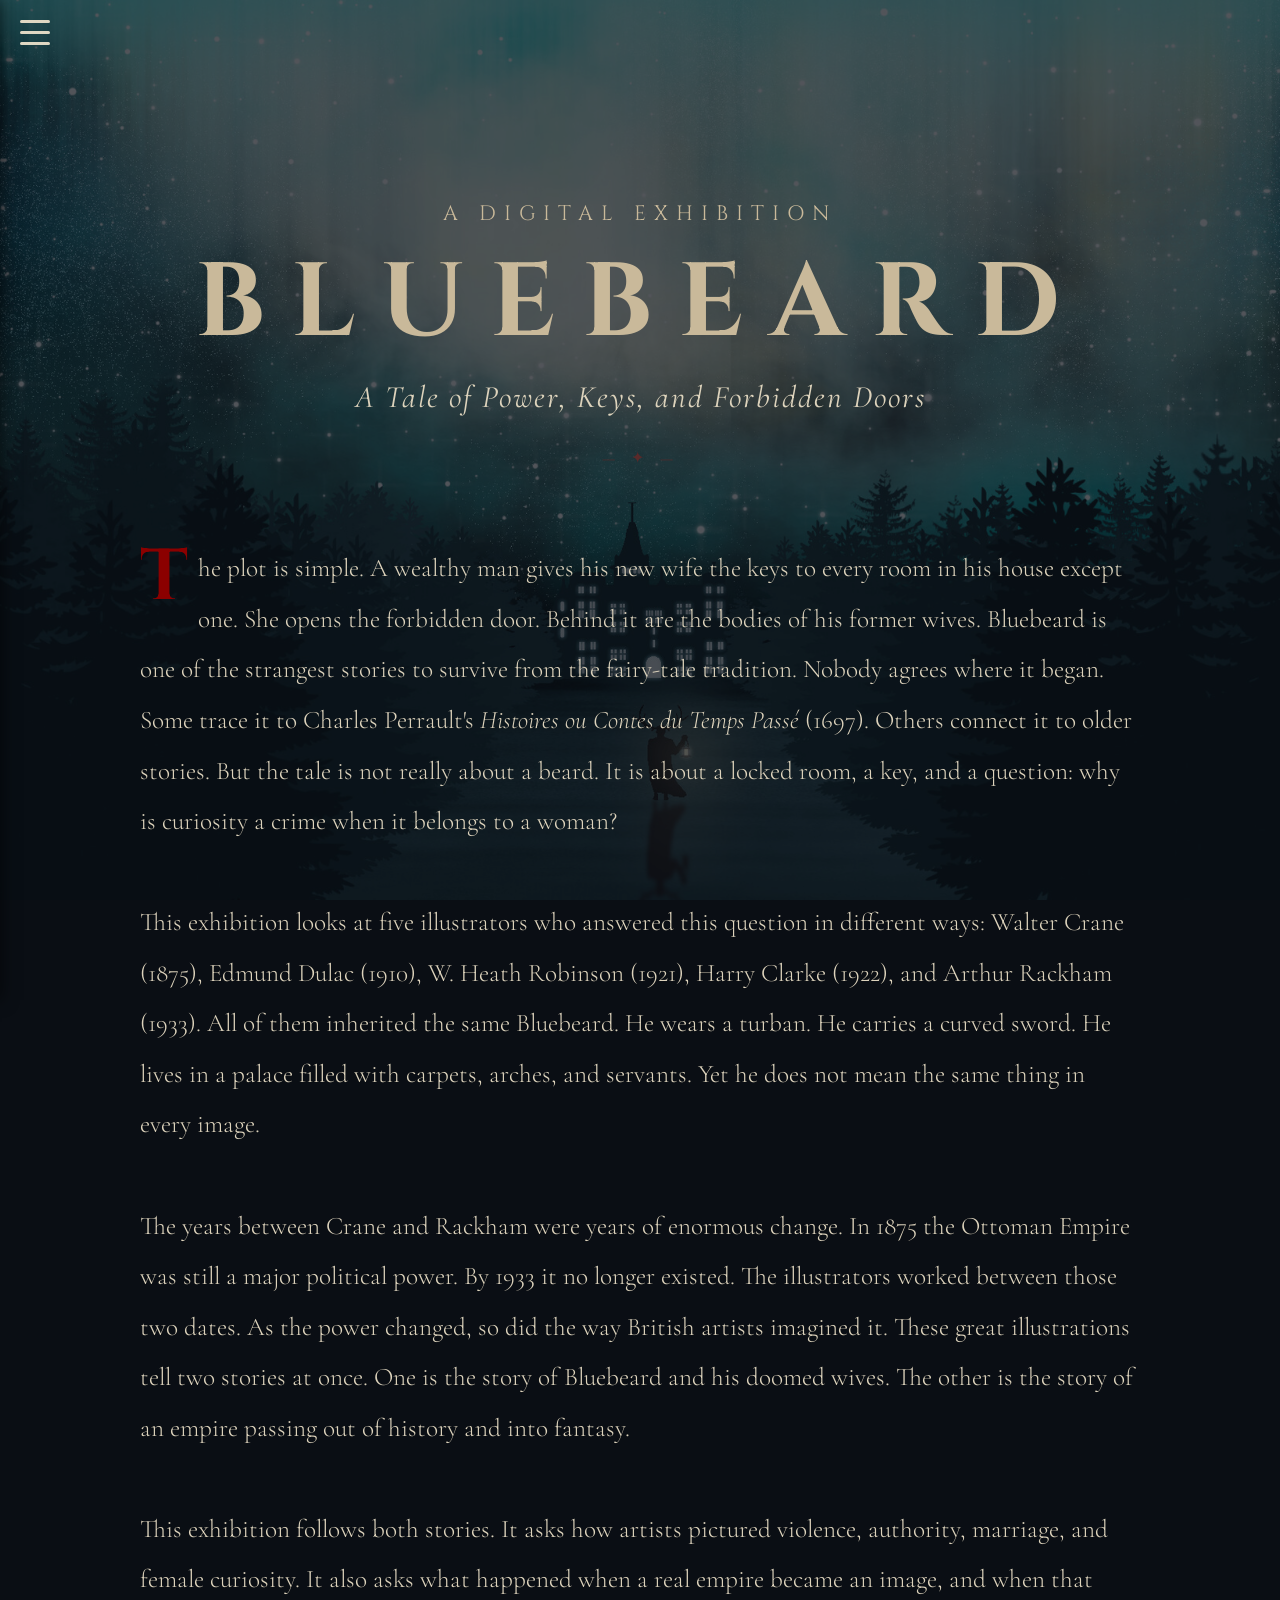
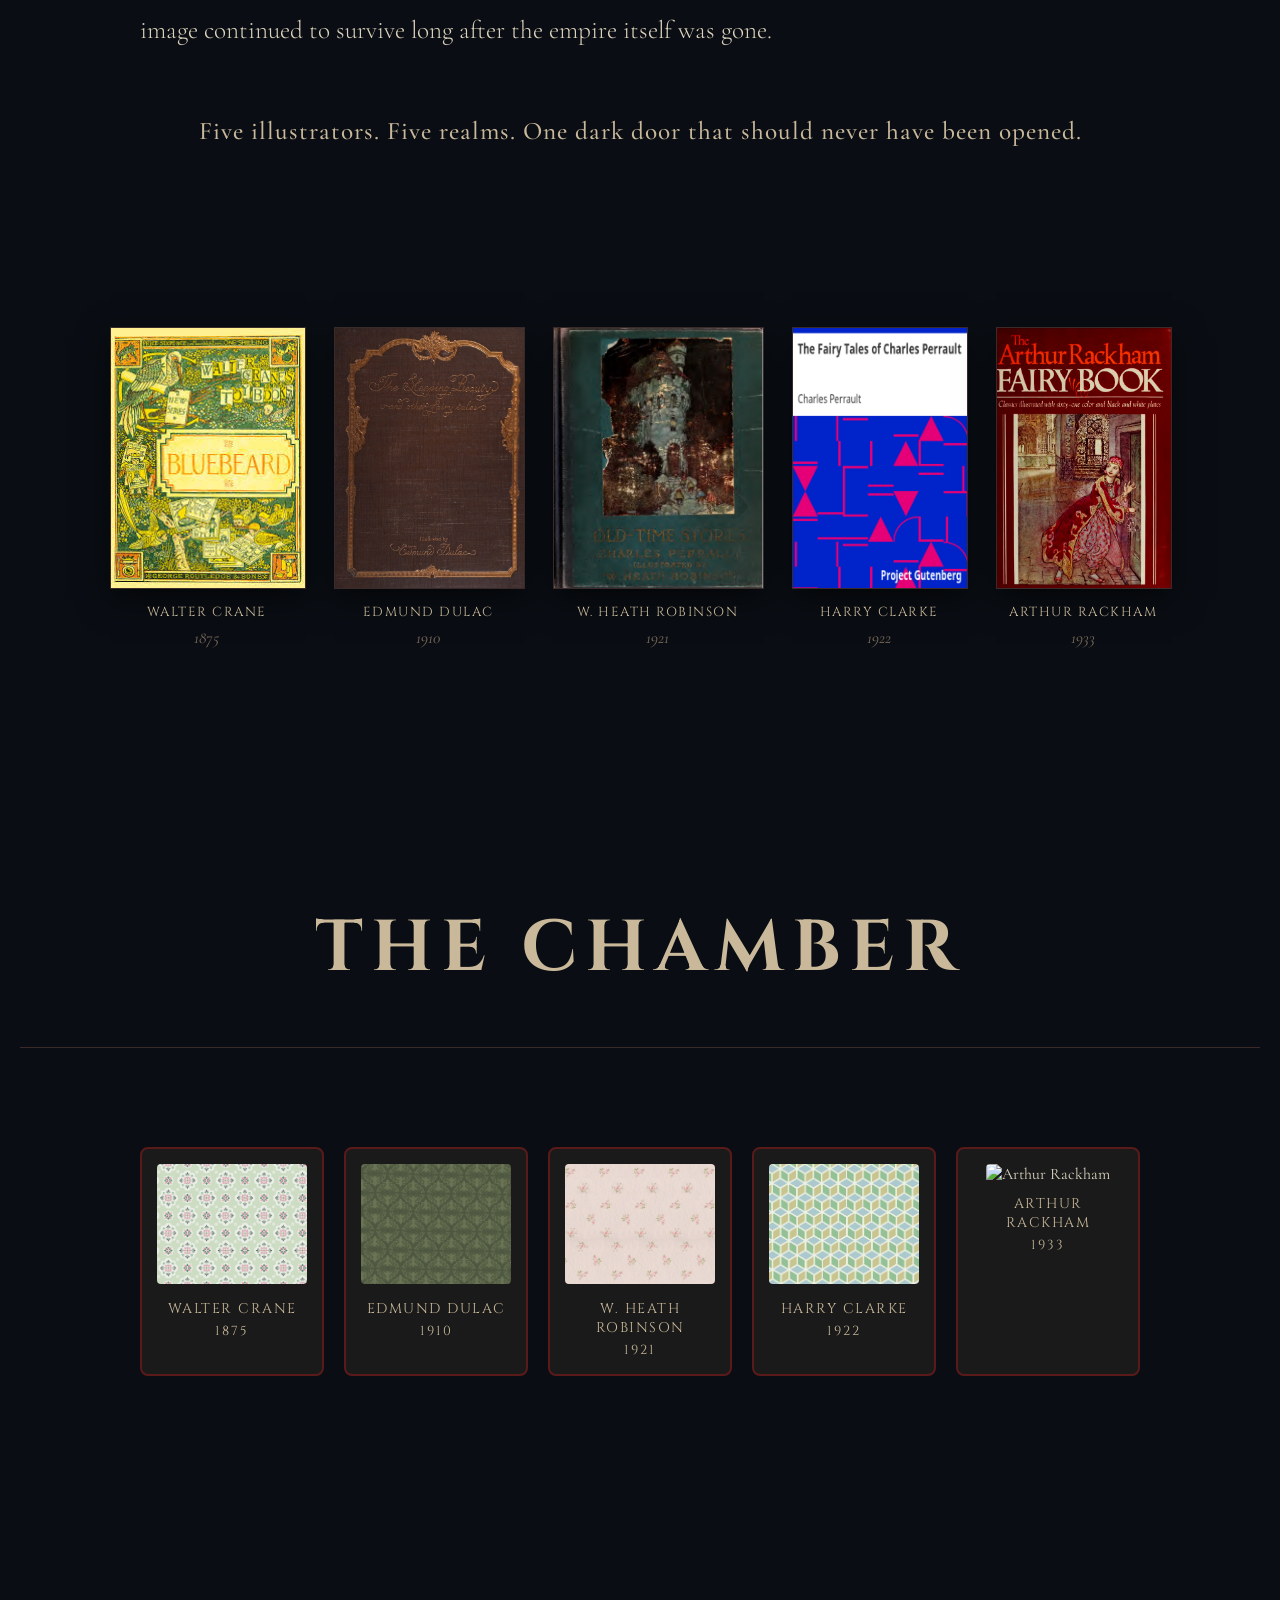
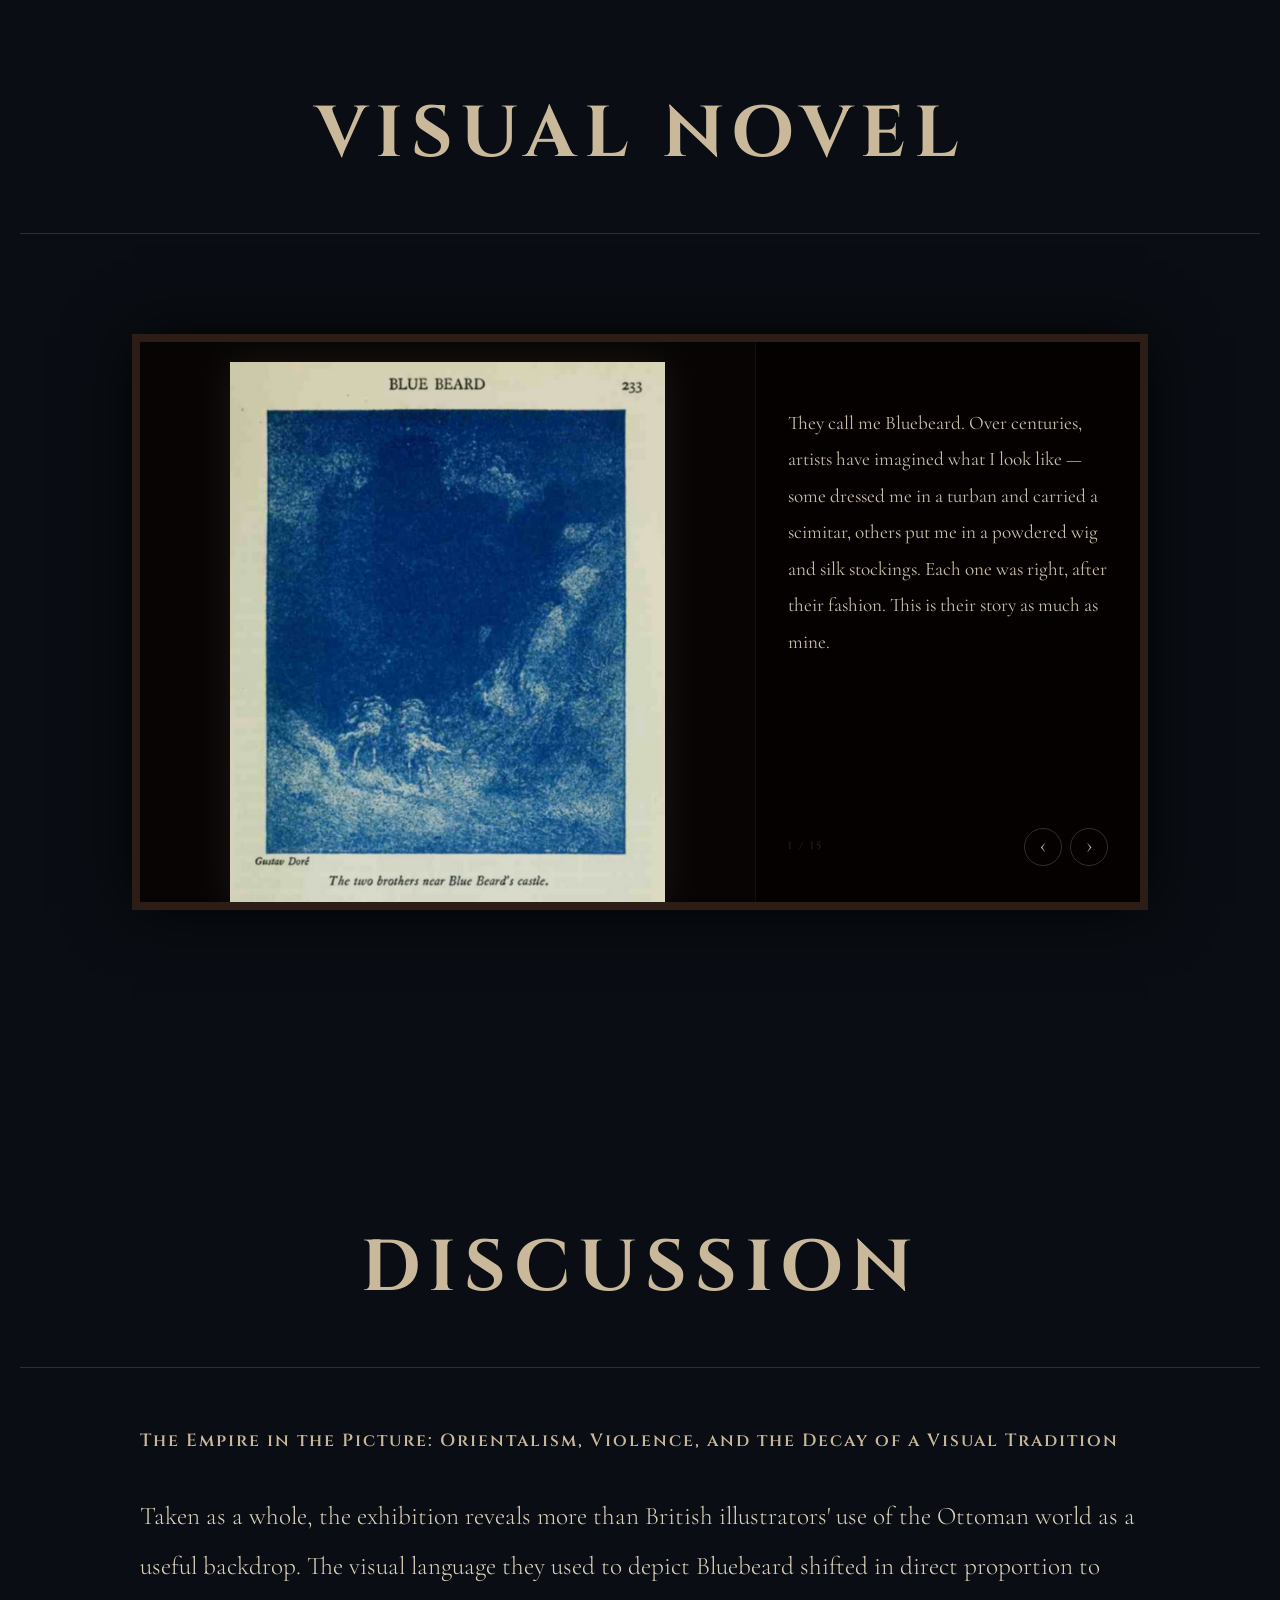
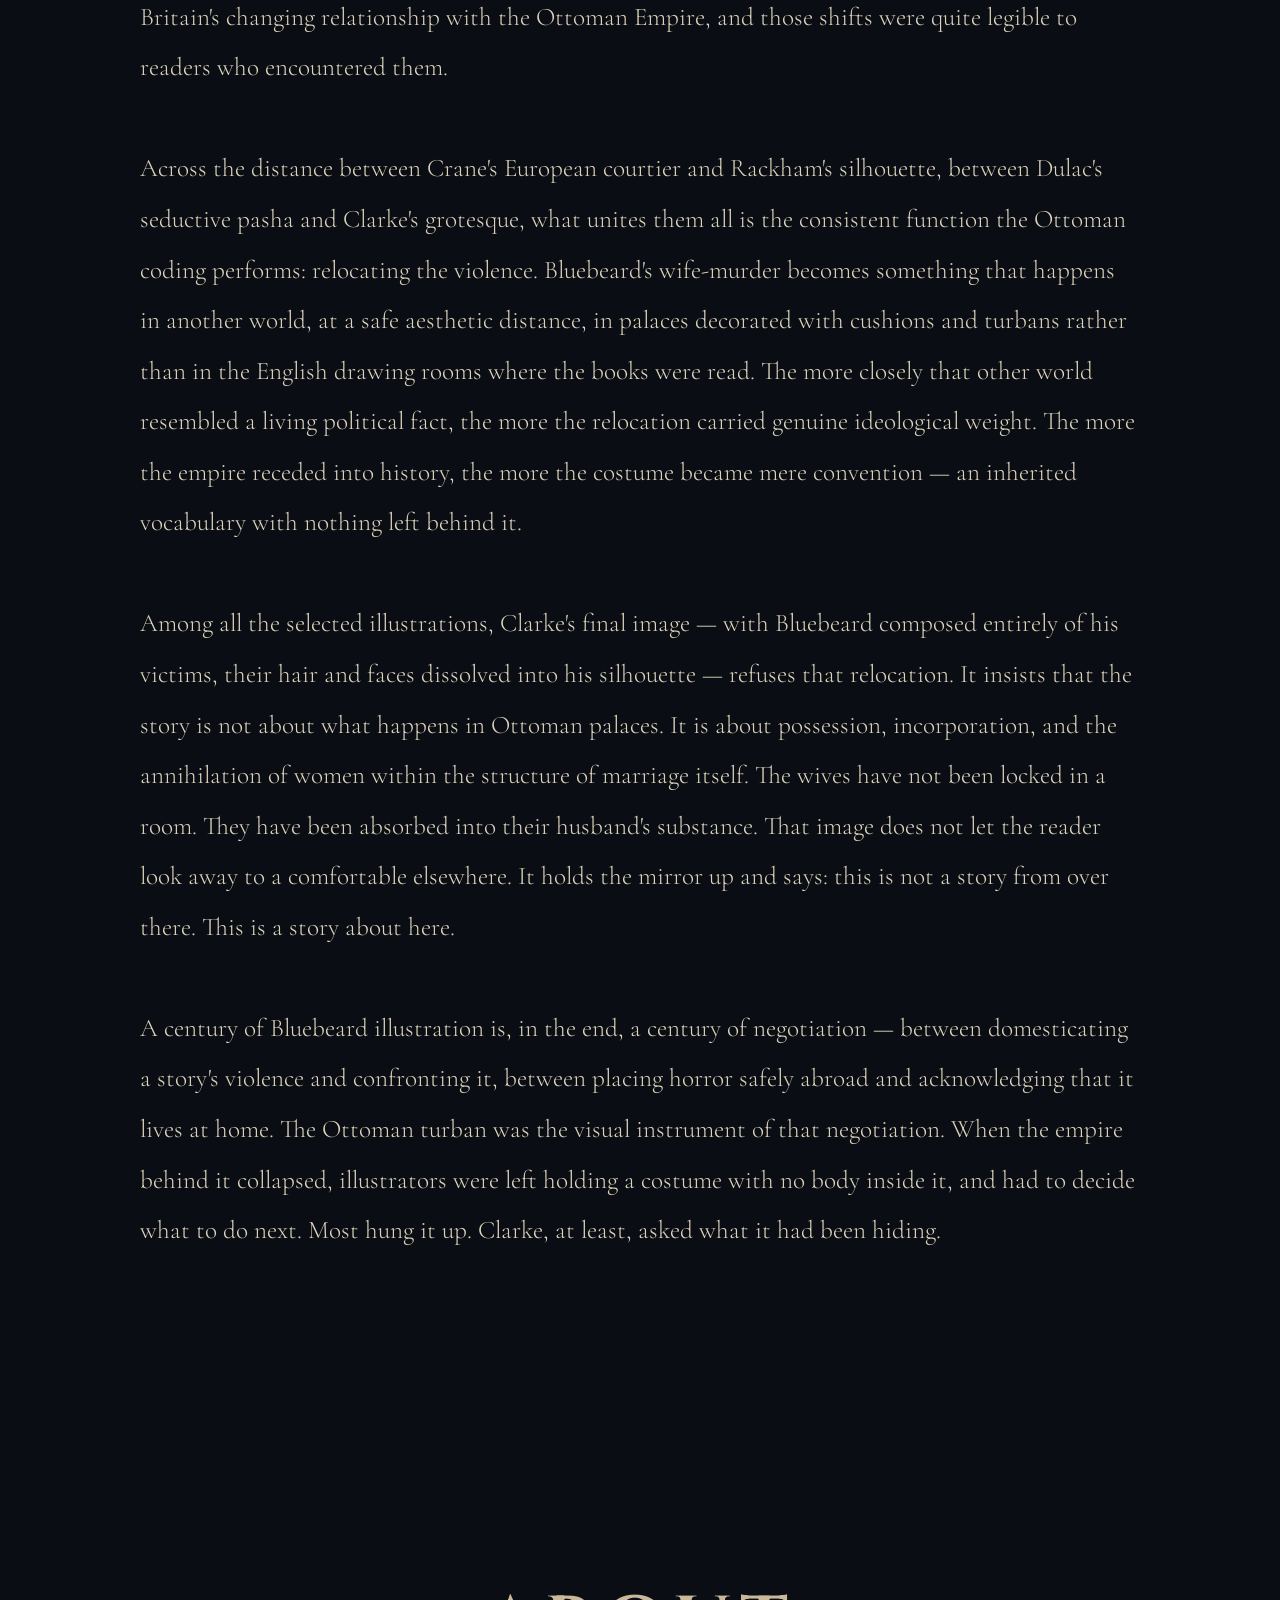
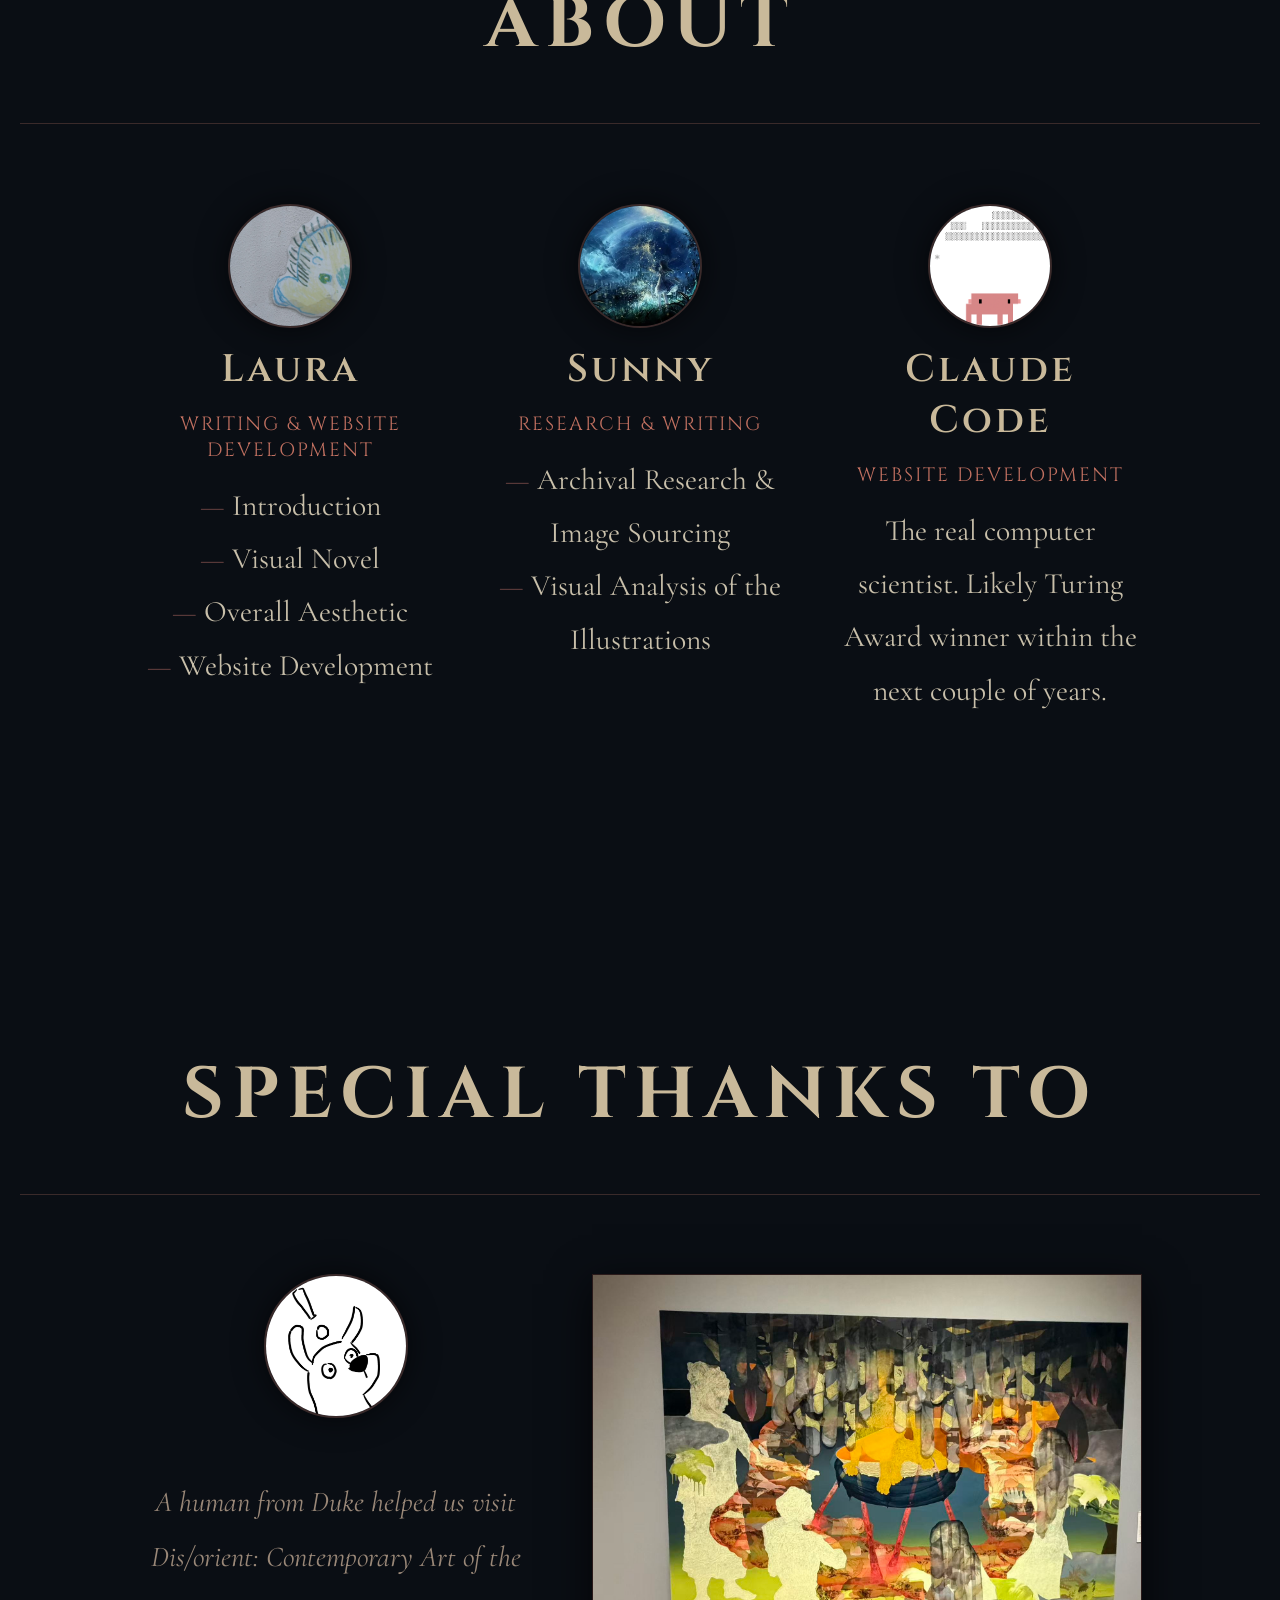
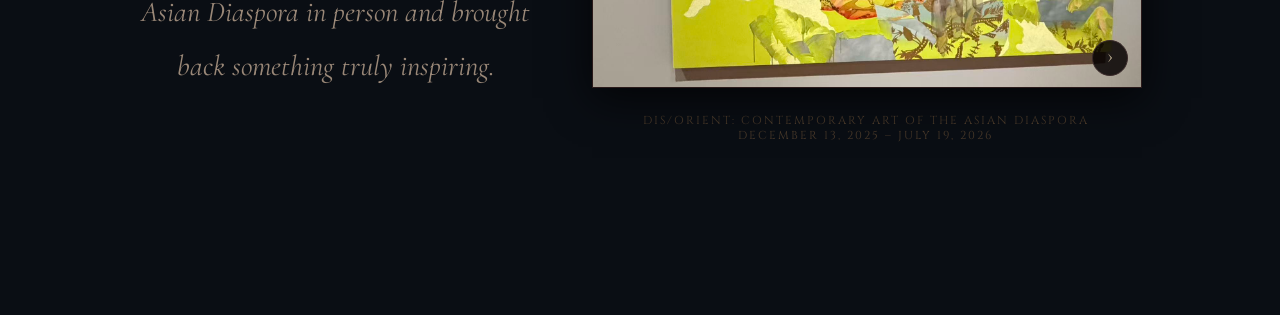
==== index.html @ 5739666e "Initial commit: Bluebeard digital exhibition" ====
<!DOCTYPE html>
<html lang="en">
<head>
    <meta charset="UTF-8">
    <meta name="viewport" content="width=device-width, initial-scale=1.0">
    <title>Bluebeard: The Ottoman Tyrant in Western Illustration</title>
    <link rel="preconnect" href="https://fonts.googleapis.com">
    <link rel="preconnect" href="https://fonts.gstatic.com" crossorigin>
    <link href="https://fonts.googleapis.com/css2?family=Cinzel:wght@400;600;700&family=Cormorant+Garamond:ital,wght@0,300;0,400;0,500;1,300;1,400&display=swap" rel="stylesheet">
    <link rel="stylesheet" href="style.css">
</head>
<body>

    <!-- Menu Toggle Button -->
    <div id="menu-toggle">
        <span></span>
        <span></span>
        <span></span>
    </div>

    <!-- Sidebar Navigation -->
    <nav id="sidebar" class="sidebar-hidden">
        <ul class="sidebar-menu">
            <li><a href="#introduction" class="nav-link">Introduction</a></li>
            <li>
                <a href="#bloody-chamber" class="nav-link">The Chamber</a>
                <ul class="subnav">
                    <li><a class="subnav-link" onclick="openViewerFromNav(1)">Walter Crane</a></li>
                    <li><a class="subnav-link" onclick="openViewerFromNav(2)">Edmund Dulac</a></li>
                    <li><a class="subnav-link" onclick="openViewerFromNav(3)">W. Heath Robinson</a></li>
                    <li><a class="subnav-link" onclick="openViewerFromNav(4)">Harry Clarke</a></li>
                    <li><a class="subnav-link" onclick="openViewerFromNav(5)">Arthur Rackham</a></li>
                </ul>
            </li>
            <li><a href="#travel" class="nav-link">Visual Novel</a></li>
            <li><a href="#discussion" class="nav-link">Discussion</a></li>
            <li><a href="#about" class="nav-link">About</a></li>
            <li><a href="#easter-egg" class="nav-link">Special Thanks</a></li>
        </ul>
    </nav>

    <!-- Main Content -->
    <div id="main-content">

    <!-- Introduction Section -->
    <section id="introduction" class="content-section">
        <div class="exhibition-header">
            <p class="exhibition-label">A Digital Exhibition</p>
            <h1 class="exhibition-title">BLUEBEARD</h1>
            <p class="exhibition-subtitle">A Tale of Power, Keys, and Forbidden Doors</p>
            <div class="header-ornament">— ✦ —</div>
        </div>
        <div class="intro-content">
            <p>The plot is simple. A wealthy man gives his new wife the keys to every room in his house except one. She opens the forbidden door. Behind it are the bodies of his former wives. Bluebeard is one of the strangest stories to survive from the fairy-tale tradition. Nobody agrees where it began. Some trace it to Charles Perrault's <em>Histoires ou Contes du Temps Passé</em> (1697). Others connect it to older stories. But the tale is not really about a beard. It is about a locked room, a key, and a question: why is curiosity a crime when it belongs to a woman?</p>
            <p>This exhibition looks at five illustrators who answered this question in different ways: Walter Crane (1875), Edmund Dulac (1910), W. Heath Robinson (1921), Harry Clarke (1922), and Arthur Rackham (1933). All of them inherited the same Bluebeard. He wears a turban. He carries a curved sword. He lives in a palace filled with carpets, arches, and servants. Yet he does not mean the same thing in every image.</p>
            <p>The years between Crane and Rackham were years of enormous change. In 1875 the Ottoman Empire was still a major political power. By 1933 it no longer existed. The illustrators worked between those two dates. As the power changed, so did the way British artists imagined it. These great illustrations tell two stories at once. One is the story of Bluebeard and his doomed wives. The other is the story of an empire passing out of history and into fantasy.</p>
            <p>This exhibition follows both stories. It asks how artists pictured violence, authority, marriage, and female curiosity. It also asks what happened when a real empire became an image, and when that image continued to survive long after the empire itself was gone.</p>
            <p class="intro-closing">Five illustrators. Five realms. One dark door that should never have been opened.</p>
        </div>
    </section>

    <!-- Book Covers Strip -->
    <div class="covers-strip">
        <div class="book-card" onclick="openIntro(1)">
            <img src="bookcover/Crane.jpeg" alt="Walter Crane 1875">
            <div class="book-info">
                <span class="book-artist">Walter Crane</span>
                <span class="book-title-label">1875</span>
            </div>
        </div>
        <div class="book-card" onclick="openIntro(2)">
            <img src="bookcover/Edmund.png" alt="Edmund Dulac 1910">
            <div class="book-info">
                <span class="book-artist">Edmund Dulac</span>
                <span class="book-title-label">1910</span>
            </div>
        </div>
        <div class="book-card" onclick="openIntro(3)">
            <img src="bookcover/Robinson.png" alt="W. Heath Robinson 1921">
            <div class="book-info">
                <span class="book-artist">W. Heath Robinson</span>
                <span class="book-title-label">1921</span>
            </div>
        </div>
        <div class="book-card" onclick="openIntro(4)">
            <img src="bookcover/Harry_Clark.png" alt="Harry Clarke 1922">
            <div class="book-info">
                <span class="book-artist">Harry Clarke</span>
                <span class="book-title-label">1922</span>
            </div>
        </div>
        <div class="book-card" onclick="openIntro(5)">
            <img src="bookcover/Rackham.jpg" alt="Arthur Rackham 1933">
            <div class="book-info">
                <span class="book-artist">Arthur Rackham</span>
                <span class="book-title-label">1933</span>
            </div>
        </div>
    </div>

    <!-- Bloody Chamber Section -->
    <section id="bloody-chamber" class="content-section">
        <h2 class="section-title">The Chamber</h2>
        <div class="chambers-container">
            <div class="chamber-door" data-chamber="1">
                <img src="icons/side_bar_1.png" alt="Walter Crane">
                <span class="chamber-label">Walter Crane</span>
                <span class="chamber-year">1875</span>
            </div>
            <div class="chamber-door" data-chamber="2">
                <img src="icons/side_bar2.png" alt="Edmund Dulac">
                <span class="chamber-label">Edmund Dulac</span>
                <span class="chamber-year">1910</span>
            </div>
            <div class="chamber-door" data-chamber="3">
                <img src="icons/side_bar3.png" alt="W. Heath Robinson">
                <span class="chamber-label">W. Heath Robinson</span>
                <span class="chamber-year">1921</span>
            </div>
            <div class="chamber-door" data-chamber="4">
                <img src="icons/side_bar4.jpg" alt="Harry Clarke">
                <span class="chamber-label">Harry Clarke</span>
                <span class="chamber-year">1922</span>
            </div>
            <div class="chamber-door" data-chamber="5">
                <img src="icons/side_bar5.png" alt="Arthur Rackham">
                <span class="chamber-label">Arthur Rackham</span>
                <span class="chamber-year">1933</span>
            </div>
        </div>
    </section>

    <!-- Visual Novel Section -->
    <section id="travel" class="content-section">
        <h2 class="section-title">Visual Novel</h2>
        <div class="book-shell">
            <div class="page" id="book-page">
                <div id="novel-visual" class="novel-cutout">
                    <img id="avatar" src="images/bluebeard_cutout.png" alt="Bluebeard">
                </div>
                <div class="dialogue-box">
                    <span class="novel-label" id="novel-label"></span>
                    <p id="chat-text">They call me Bluebeard. Over centuries, artists have imagined what I look like — some dressed me in a turban and carried a scimitar, others put me in a powdered wig and silk stockings. Each one was right, after their fashion. This is their story as much as mine.</p>
                    <div class="novel-footer">
                        <span class="novel-counter" id="novel-counter">1 / 15</span>
                        <div class="novel-nav">
                            <button class="novel-nav-btn" id="novel-prev" onclick="prevPage()">&#8249;</button>
                            <button class="novel-nav-btn" id="novel-next" onclick="nextPage()">&#8250;</button>
                        </div>
                    </div>
                </div>
            </div>
        </div>
    </section>

    <!-- Discussion Section -->
    <section id="discussion" class="content-section">
        <h2 class="section-title">Discussion</h2>
        <div class="intro-content">
            <h3 class="discussion-subtitle">The Empire in the Picture: Orientalism, Violence, and the Decay of a Visual Tradition</h3>
            <p>Taken as a whole, the exhibition reveals more than British illustrators' use of the Ottoman world as a useful backdrop. The visual language they used to depict Bluebeard shifted in direct proportion to Britain's changing relationship with the Ottoman Empire, and those shifts were quite legible to readers who encountered them.</p>
            <p>Across the distance between Crane's European courtier and Rackham's silhouette, between Dulac's seductive pasha and Clarke's grotesque, what unites them all is the consistent function the Ottoman coding performs: relocating the violence. Bluebeard's wife-murder becomes something that happens in another world, at a safe aesthetic distance, in palaces decorated with cushions and turbans rather than in the English drawing rooms where the books were read. The more closely that other world resembled a living political fact, the more the relocation carried genuine ideological weight. The more the empire receded into history, the more the costume became mere convention — an inherited vocabulary with nothing left behind it.</p>
            <p>Among all the selected illustrations, Clarke's final image — with Bluebeard composed entirely of his victims, their hair and faces dissolved into his silhouette — refuses that relocation. It insists that the story is not about what happens in Ottoman palaces. It is about possession, incorporation, and the annihilation of women within the structure of marriage itself. The wives have not been locked in a room. They have been absorbed into their husband's substance. That image does not let the reader look away to a comfortable elsewhere. It holds the mirror up and says: this is not a story from over there. This is a story about here.</p>
            <p>A century of Bluebeard illustration is, in the end, a century of negotiation — between domesticating a story's violence and confronting it, between placing horror safely abroad and acknowledging that it lives at home. The Ottoman turban was the visual instrument of that negotiation. When the empire behind it collapsed, illustrators were left holding a costume with no body inside it, and had to decide what to do next. Most hung it up. Clarke, at least, asked what it had been hiding.</p>
        </div>
    </section>

    <!-- About Section -->
    <section id="about" class="content-section">
        <h2 class="section-title">About</h2>
        <div class="about-cards">

            <div class="author-card">
                <img src="author/laura.jpg" alt="Laura" class="author-avatar">
                <h3 class="author-name">Laura</h3>
                <p class="author-role">Writing &amp; Website Development</p>
                <ul class="author-desc">
                    <li>Introduction</li>
                    <li>Visual Novel</li>
                    <li>Overall Aesthetic</li>
                    <li>Website Development</li>
                </ul>
            </div>

            <div class="author-card">
                <img src="author/sunny.jpg" alt="Sunny" class="author-avatar">
                <h3 class="author-name">Sunny</h3>
                <p class="author-role">Research &amp; Writing</p>
                <ul class="author-desc">
                    <li>Archival Research &amp; Image Sourcing</li>
                    <li>Visual Analysis of the Illustrations</li>
                </ul>
            </div>

            <div class="author-card">
                <img src="author/claude.png" alt="Claude Code" class="author-avatar">
                <h3 class="author-name">Claude Code</h3>
                <p class="author-role">Website Development</p>
                <p class="author-desc">The real computer scientist. Likely Turing Award winner within the next couple of years.</p>
            </div>

        </div>
    </section>

    <!-- Easter Egg Section -->
    <section id="easter-egg" class="content-section">
        <h2 class="section-title">Special Thanks To</h2>
        <div class="easter-content">
            <div class="easter-friend">
                <img src="special_acknowledgement/duke_friend_avatar.jpg" alt="Duke Friend" class="friend-avatar">
                <p class="easter-text">A human from Duke helped us visit <em>Dis/orient: Contemporary Art of the Asian Diaspora</em> in person and brought back something truly inspiring.</p>
            </div>
            <div class="easter-exhibit">
                <div class="exhibit-flipper">
                    <img src="special_acknowledgement/exhibit.jpg" alt="Dis/orient Exhibition" class="exhibit-slide active" id="exhibit-slide-0">
                    <img src="special_acknowledgement/duke_exhibition_info.png" alt="Exhibition Info" class="exhibit-slide" id="exhibit-slide-1">
                    <button class="exhibit-arrow" onclick="flipExhibit()">&#8250;</button>
                </div>
                <p class="exhibit-caption">Dis/orient: Contemporary Art of the Asian Diaspora<br>December 13, 2025 – July 19, 2026</p>
            </div>
        </div>
    </section>

    </div>

    <!-- Intro Popup -->
    <div id="intro-popup">
        <div class="intro-popup-content">
            <div class="intro-popup-header">
                <span id="intro-popup-artist" class="intro-popup-artist"></span>
                <button class="intro-popup-close" onclick="closeIntro()">Exit</button>
            </div>
            <h3 id="intro-popup-title" class="intro-popup-title"></h3>
            <div id="intro-popup-body" class="intro-popup-body"></div>
        </div>
    </div>

    <!-- Chamber Viewer Overlay -->
    <div id="chamber-viewer">
        <div class="viewer-header">
            <span id="viewer-artist" class="viewer-artist"></span>
            <span class="viewer-counter">
                <span id="viewer-current">1</span> / <span id="viewer-total">7</span>
            </span>
            <button class="viewer-close" onclick="closeViewer()">Exit</button>
        </div>
        <div class="viewer-body">
            <button class="viewer-nav viewer-prev" onclick="prevSlide()">&#8249;</button>
            <div class="viewer-slide" id="viewer-slide-inner">
                <div class="viewer-image">
                    <img id="viewer-img" src="" alt="">
                </div>
                <div class="viewer-text">
                    <span id="viewer-section-tag" class="viewer-section-tag"></span>
                    <h3 class="viewer-slide-title" id="viewer-title"></h3>
                    <div class="viewer-analysis" id="viewer-analysis"></div>
                </div>
            </div>
            <button class="viewer-nav viewer-next" onclick="nextSlide()">&#8250;</button>
        </div>
    </div>

    <script src="script.js"></script>
</body>
</html>
---- style.css ----
/* style.css */
body {
    background-color: #0a0e14; /* 极深蓝 */
    background-image: url('icons/bg_1.jpg');
    background-size: cover;
    background-position: center;
    background-attachment: fixed;
    background-repeat: no-repeat;
    color: #e0d8c3;
    font-family: 'Cormorant Garamond', 'Georgia', serif;
    margin: 0;
    overflow-x: hidden;
}

/* 添加半透明遮罩让文字更易读 */
body::before {
    content: '';
    position: fixed;
    top: 0;
    left: 0;
    width: 100%;
    height: 100%;
    background: rgba(10, 14, 20, 0.7);
    z-index: -1;
}

.section-title {
    text-align: center;
    padding: 50px 0;
    font-family: 'Cinzel', serif;
    font-size: 4.5rem;
    font-weight: 700;
    letter-spacing: 8px;
    text-transform: uppercase;
    border-bottom: 1px solid #3a2a2a;
    color: #c9b99a;
}

/* Exhibition Header */
.exhibition-header {
    text-align: center;
    padding: 100px 20px 50px;
}

.exhibition-label {
    font-family: 'Cinzel', serif;
    font-size: 1.3rem;
    letter-spacing: 8px;
    text-transform: uppercase;
    color: #c9b99a;
    margin: 0 0 24px 0;
}

.exhibition-title {
    font-family: 'Cinzel', serif;
    font-size: clamp(3rem, 10vw, 6.5rem);
    font-weight: 700;
    letter-spacing: 0.25em;
    color: #c9b99a;
    margin: 0;
    line-height: 1;
}

.exhibition-subtitle {
    font-family: 'Cormorant Garamond', serif;
    font-size: 1.95rem;
    letter-spacing: 2px;
    color: #ddd3bc;
    margin-top: 22px;
    font-style: italic;
}

.header-ornament {
    color: #5a2a2a;
    font-size: 1rem;
    margin-top: 32px;
    letter-spacing: 6px;
}

/* Drop cap on first paragraph */
.intro-content p:first-child::first-letter {
    font-family: 'Cinzel', serif;
    font-size: 4.5rem;
    font-weight: 700;
    float: left;
    line-height: 0.75;
    margin-right: 10px;
    margin-top: 8px;
    color: #8b0000;
}

/* Section ornament */
.section-ornament {
    text-align: center;
    font-family: 'Cinzel', serif;
    font-size: 0.85rem;
    letter-spacing: 5px;
    color: #5a3a3a;
    margin-top: -20px;
    margin-bottom: 40px;
}

/* Timeline Gallery */
.timeline-container {
    display: flex;
    gap: 24px;
    padding: 20px 60px 60px;
    max-width: 1100px;
    margin: 0 auto;
    overflow-x: auto;
}

.timeline-item {
    flex: 1;
    min-width: 155px;
    display: flex;
    flex-direction: column;
    align-items: center;
    text-align: center;
}

.timeline-year {
    font-family: 'Cinzel', serif;
    font-size: 1rem;
    color: #c9b99a;
    letter-spacing: 3px;
    margin-bottom: 20px;
    position: relative;
    padding-bottom: 18px;
}

.timeline-year::after {
    content: '';
    position: absolute;
    bottom: 0;
    left: 50%;
    transform: translateX(-50%);
    width: 5px;
    height: 5px;
    border-radius: 50%;
    background: #8b0000;
}

.timeline-item .book-card {
    width: 100%;
}

.book-card {
    text-align: center;
    transition: transform 0.3s;
    cursor: pointer;
}

.book-card img {
    width: 100%;
    height: 260px;
    object-fit: cover;
    object-position: top;
    border: 1px solid #3a2a2a;
    box-shadow: 0 10px 30px rgba(0,0,0,0.6);
    display: block;
}

.book-card:hover {
    transform: translateY(-8px);
}

.book-card:hover img {
    border-color: #6a3a3a;
    box-shadow: 0 16px 40px rgba(139, 0, 0, 0.3);
}

.book-info {
    margin-top: 14px;
    padding: 0 4px;
}

.book-artist {
    display: block;
    font-family: 'Cinzel', serif;
    font-size: 0.82rem;
    letter-spacing: 1.5px;
    color: #c9b99a;
    text-transform: uppercase;
    margin-bottom: 5px;
}

.book-title-label {
    display: block;
    font-family: 'Cormorant Garamond', serif;
    font-size: 1.05rem;
    color: #7a6a58;
    font-style: italic;
    line-height: 1.4;
}

/* Chamber year label */
.chamber-year {
    display: block;
    font-family: 'Cinzel', serif;
    font-size: 0.82rem;
    color: #c9b99a;
    letter-spacing: 2px;
    margin-top: 4px;
}

/* Visual Novel */
.book-shell {
    width: 90%;
    max-width: 1000px;
    height: 560px;
    margin: 40px auto;
    background: #080404;
    border: 8px solid #2c1e16;
    position: relative;
    box-shadow: 0 0 60px rgba(0,0,0,0.9);
    overflow: hidden;
}

.page {
    display: flex;
    height: 100%;
    align-items: stretch;
}

.novel-cutout {
    flex: 1;
    display: flex;
    align-items: flex-end;
    justify-content: center;
    overflow: hidden;
    transition: opacity 0.3s ease;
}

.novel-cutout img {
    height: 100%;
    max-height: 540px;
    object-fit: contain;
    object-position: bottom;
    filter: drop-shadow(0 0 20px rgba(255,255,255,0.08));
    transition: opacity 0.3s ease;
}

.novel-image {
    flex: 1;
    overflow: hidden;
    transition: opacity 0.3s ease;
}

.novel-image img {
    width: 100%;
    height: 100%;
    object-fit: cover;
    object-position: top center;
    display: block;
    transition: opacity 0.3s ease;
}

.dialogue-box {
    width: 320px;
    flex-shrink: 0;
    padding: 36px 32px;
    display: flex;
    flex-direction: column;
    justify-content: center;
    gap: 0;
    border-left: 1px solid #1a0a0a;
    background: rgba(6, 2, 2, 0.97);
    overflow-y: auto;
    font-family: 'Cormorant Garamond', serif;
    font-size: 1.2rem;
    line-height: 1.9;
}

.novel-label {
    font-family: 'Cinzel', serif;
    font-size: 0.68rem;
    letter-spacing: 3px;
    color: #c07060;
    text-transform: uppercase;
    margin-bottom: 16px;
    display: block;
    min-height: 1em;
}

#chat-text {
    color: #c8bfaa;
    margin: 0 0 24px 0;
    flex: 1;
}

.novel-footer {
    display: flex;
    align-items: center;
    justify-content: space-between;
    margin-top: auto;
}

.novel-nav {
    display: flex;
    gap: 8px;
}

.novel-nav-btn {
    background: transparent;
    border: 1px solid #3a2a2a;
    color: #c9b99a;
    width: 38px;
    height: 38px;
    border-radius: 50%;
    font-size: 1.4rem;
    cursor: pointer;
    display: flex;
    align-items: center;
    justify-content: center;
    padding: 0;
    margin: 0;
    letter-spacing: 0;
    line-height: 1;
    transition: all 0.2s;
}

.novel-nav-btn:hover {
    background: #c9b99a;
    color: #0a0e14;
}

.novel-counter {
    font-family: 'Cinzel', serif;
    font-size: 0.68rem;
    letter-spacing: 2px;
    color: #3a2a2a;
}

button {
    background: transparent;
    border: 1px solid #c9b99a;
    color: #c9b99a;
    padding: 10px 24px;
    cursor: pointer;
    margin-top: 20px;
    font-family: 'Cinzel', serif;
    font-size: 0.75rem;
    letter-spacing: 2px;
    text-transform: uppercase;
}

button:hover {
    background: #c9b99a;
    color: #0a0e14;
}

/* Menu Toggle Button */
#menu-toggle {
    position: fixed;
    top: 20px;
    left: 20px;
    width: 30px;
    height: 25px;
    cursor: pointer;
    z-index: 1001;
    display: flex;
    flex-direction: column;
    justify-content: space-between;
    transition: transform 0.3s;
}

#menu-toggle span {
    display: block;
    height: 3px;
    width: 100%;
    background-color: #e0d8c3;
    border-radius: 3px;
    transition: all 0.3s;
}

#menu-toggle:hover {
    transform: scale(1.1);
}

/* Sidebar Navigation Styles */
#sidebar {
    position: fixed;
    top: 0;
    height: 100vh;
    width: 280px;
    background: linear-gradient(rgba(6,2,2,0.82), rgba(6,2,2,0.82)), url('icons/navigator_bar.png') center/cover no-repeat;
    z-index: 1000;
    padding: 80px 0 20px 0;
    transition: left 0.3s ease;
    overflow-y: auto;
    box-shadow: 2px 0 15px rgba(0, 0, 0, 0.5);
}

.sidebar-hidden {
    left: -280px;
}

.sidebar-visible {
    left: 0;
}

.sidebar-menu {
    list-style: none;
    padding: 0;
    margin: 0;
}

.sidebar-menu li {
    margin: 0;
}

.nav-link {
    display: block;
    padding: 20px 40px;
    color: #c9b99a;
    text-decoration: none;
    transition: all 0.3s ease;
    border-left: 4px solid transparent;
    font-family: 'Cinzel', serif;
    font-size: 0.85rem;
    font-weight: 400;
    letter-spacing: 2px;
    text-transform: uppercase;
    text-shadow: 1px 1px 2px rgba(255, 255, 255, 0.8);
}

.nav-link:hover {
    background: rgba(255, 255, 255, 0.2);
    border-left-color: #8b0000;
    padding-left: 38px;
    color: #8b0000;
}

.subnav {
    list-style: none;
    padding: 0;
    margin: 0;
    border-left: 2px solid #3a1a1a;
    margin-left: 40px;
}

.subnav-link {
    display: block;
    padding: 10px 20px;
    color: #6a5a4a;
    text-decoration: none;
    cursor: pointer;
    font-family: 'Cinzel', serif;
    font-size: 0.72rem;
    letter-spacing: 1.5px;
    text-transform: uppercase;
    transition: color 0.2s, padding-left 0.2s;
}

.subnav-link:hover {
    color: #c9b99a;
    padding-left: 26px;
}

#main-content {
    margin-left: 0;
    padding: 20px;
    transition: margin-left 0.3s ease;
}

.sidebar-visible ~ #main-content {
    margin-left: 280px;
}

.content-section {
    padding: 80px 0;
    display: flex;
    flex-direction: column;
    justify-content: center;
}

/* Book covers strip between intro and chamber */
.covers-strip {
    display: flex;
    justify-content: center;
    gap: 30px;
    padding: 40px 60px 60px;
    flex-wrap: wrap;
}

.intro-content {
    max-width: 1000px;
    margin: 0 auto;
    padding: 0 40px;
    font-size: 1.4rem;
    line-height: 2;
    text-align: left;
    font-family: 'Cormorant Garamond', serif;
    font-weight: 300;
}

.intro-content p {
    margin-bottom: 2em;
    font-size: 1.58rem;
    color: #ddd3bc;
}

.intro-closing {
    text-align: center;
    font-weight: 500;
    color: #c9b99a !important;
    font-style: normal;
    letter-spacing: 1px;
    white-space: nowrap;
}

.discussion-subtitle {
    font-family: 'Cinzel', serif;
    font-size: 1.1rem;
    font-weight: 600;
    letter-spacing: 2px;
    color: #c9b99a;
    line-height: 1.6;
    margin: 0 0 2em 0;
}

/* Bloody Chamber Styles */
.chambers-container {
    display: grid;
    grid-template-columns: repeat(auto-fit, minmax(150px, 1fr));
    gap: 20px;
    padding: 40px;
    max-width: 1000px;
    margin: 0 auto;
}

.chamber-door {
    background: #1a1a1a;
    border: 2px solid #5a1a1a;
    border-radius: 8px;
    padding: 15px;
    text-align: center;
    cursor: pointer;
    transition: all 0.3s ease;
    position: relative;
    overflow: hidden;
}

.chamber-door:hover {
    background: #2a1a1a;
    border-color: #8a1a1a;
    transform: scale(1.05);
    box-shadow: 0 0 20px rgba(255, 0, 0, 0.3);
}

.chamber-door::before {
    content: '';
    position: absolute;
    top: 0;
    left: 0;
    right: 0;
    bottom: 0;
    background: linear-gradient(45deg, transparent, rgba(255, 0, 0, 0.1), transparent);
    opacity: 0;
    transition: opacity 0.3s ease;
}

.chamber-door:hover::before {
    opacity: 1;
}

.chamber-door img {
    width: 100%;
    height: 120px;
    object-fit: cover;
    border-radius: 4px;
    margin-bottom: 10px;
}

.chamber-label {
    display: block;
    color: #c9b99a;
    font-family: 'Cinzel', serif;
    font-size: 0.88rem;
    font-weight: 400;
    text-transform: uppercase;
    letter-spacing: 1.5px;
}

.chamber-content {
    display: none;
    position: fixed;
    top: 0;
    left: 0;
    width: 100%;
    height: 100%;
    background: rgba(0, 0, 0, 0.9);
    z-index: 2000;
}

.chamber-content.active {
    display: flex;
    justify-content: center;
    align-items: center;
}

.chamber-image-container {
    position: relative;
    max-width: 90%;
    max-height: 90%;
}

.chamber-image-container img {
    max-width: 100%;
    max-height: 90vh;
    border: 3px solid #8a1a1a;
    border-radius: 8px;
    box-shadow: 0 0 50px rgba(255, 0, 0, 0.5);
}

.close-chamber {
    position: absolute;
    top: -40px;
    right: -40px;
    background: #8a1a1a;
    color: white;
    border: none;
    border-radius: 50%;
    width: 40px;
    height: 40px;
    font-size: 1.5rem;
    cursor: pointer;
    display: flex;
    align-items: center;
    justify-content: center;
    transition: background 0.3s ease;
}

.close-chamber:hover {
    background: #aa1a1a;
}

/* Responsive design */
@media (max-width: 768px) {
    #sidebar {
        width: 240px;
        left: -240px;
    }
    
    .sidebar-visible ~ #main-content {
        margin-left: 240px;
    }
    
    .nav-link {
        padding: 15px 25px;
        font-size: 1rem;
    }
}
/* ── Chamber Viewer Overlay ─────────────────────────────────── */
#chamber-viewer {
    display: none;
    position: fixed;
    top: 0;
    left: 0;
    width: 100%;
    height: 100%;
    background: rgba(4, 4, 6, 0.97);
    z-index: 3000;
    flex-direction: column;
}

#chamber-viewer.active {
    display: flex;
}

.viewer-header {
    display: flex;
    align-items: center;
    justify-content: space-between;
    padding: 18px 48px;
    border-bottom: 1px solid #1e1010;
    flex-shrink: 0;
}

.viewer-artist {
    font-family: 'Cinzel', serif;
    font-size: 0.82rem;
    letter-spacing: 4px;
    color: #c9b99a;
    text-transform: uppercase;
}

.viewer-counter {
    font-family: 'Cinzel', serif;
    font-size: 0.78rem;
    letter-spacing: 3px;
    color: #3a2a2a;
}

.viewer-close {
    background: #3a1010;
    border: 1px solid #5a2020;
    color: #c9b99a;
    height: 42px;
    border-radius: 4px;
    font-family: 'Cinzel', serif;
    font-size: 0.82rem;
    letter-spacing: 3px;
    text-transform: uppercase;
    cursor: pointer;
    display: flex;
    align-items: center;
    justify-content: center;
    padding: 0 24px;
    margin: 0;
    transition: all 0.2s;
}

.viewer-close:hover {
    background: #8b0000;
    border-color: #8b0000;
    color: #fff;
}

/* ── Intro Popup ────────────────────────────────────────────────── */
#intro-popup {
    display: none;
    position: fixed;
    top: 0; left: 0;
    width: 100%; height: 100%;
    background: rgba(4, 2, 2, 0.93);
    z-index: 3000;
    align-items: center;
    justify-content: center;
}

#intro-popup.active {
    display: flex;
}

.intro-popup-content {
    max-width: 720px;
    width: 90%;
    max-height: 85vh;
    overflow-y: auto;
    padding: 52px 56px;
    background: #0a0606;
    border: 1px solid #2a1a1a;
    box-shadow: 0 0 80px rgba(0,0,0,0.9);
}

.intro-popup-content::-webkit-scrollbar { width: 3px; }
.intro-popup-content::-webkit-scrollbar-thumb { background: #3a1a1a; }

.intro-popup-header {
    display: flex;
    justify-content: space-between;
    align-items: center;
    margin-bottom: 28px;
}

.intro-popup-artist {
    font-family: 'Cinzel', serif;
    font-size: 0.78rem;
    letter-spacing: 4px;
    color: #c9b99a;
    text-transform: uppercase;
}

.intro-popup-close {
    background: #3a1010;
    border: 1px solid #5a2020;
    color: #c9b99a;
    height: 38px;
    border-radius: 4px;
    font-family: 'Cinzel', serif;
    font-size: 0.78rem;
    letter-spacing: 3px;
    text-transform: uppercase;
    cursor: pointer;
    padding: 0 20px;
    margin: 0;
    transition: all 0.2s;
}

.intro-popup-close:hover {
    background: #8b0000;
    border-color: #8b0000;
    color: #fff;
}

.intro-popup-title {
    font-family: 'Cinzel', serif;
    font-size: 1.1rem;
    font-weight: 600;
    letter-spacing: 2px;
    color: #c9b99a;
    margin: 0 0 28px 0;
    line-height: 1.5;
    border-bottom: 1px solid #1e1010;
    padding-bottom: 20px;
}

.intro-popup-body {
    font-family: 'Cormorant Garamond', serif;
    font-size: 1.25rem;
    line-height: 2;
    color: #b8b0a0;
}

.intro-popup-body p {
    margin-bottom: 1.4em;
}

.viewer-body {
    display: flex;
    align-items: center;
    flex: 1;
    overflow: hidden;
    position: relative;
}

.viewer-nav {
    position: absolute;
    top: 50%;
    transform: translateY(-50%);
    background: transparent;
    border: none;
    color: #3a2a2a;
    font-size: 3.5rem;
    cursor: pointer;
    padding: 10px 20px;
    z-index: 10;
    transition: color 0.2s, opacity 0.2s;
    letter-spacing: 0;
    margin: 0;
    line-height: 1;
}

.viewer-nav:hover {
    color: #c9b99a;
    background: transparent;
}

.viewer-prev { left: 0; }
.viewer-next { right: 0; }

.viewer-slide {
    display: flex;
    width: 100%;
    height: 100%;
    padding: 32px 90px;
    gap: 56px;
    align-items: center;
    box-sizing: border-box;
    transition: opacity 0.25s ease;
}

.viewer-image {
    flex: 1;
    display: flex;
    align-items: center;
    justify-content: center;
    min-width: 0;
    max-height: calc(100vh - 130px);
}

.viewer-image img {
    max-width: 100%;
    max-height: calc(100vh - 130px);
    object-fit: contain;
    border: 1px solid #1e1010;
    box-shadow: 0 4px 60px rgba(0, 0, 0, 0.9);
}

.viewer-text {
    flex: 1;
    overflow-y: auto;
    max-height: calc(100vh - 130px);
    padding-right: 12px;
    min-width: 0;
}

.viewer-text::-webkit-scrollbar {
    width: 3px;
}
.viewer-text::-webkit-scrollbar-track { background: transparent; }
.viewer-text::-webkit-scrollbar-thumb { background: #3a1a1a; }

.viewer-section-tag {
    font-family: 'Cinzel', serif;
    font-size: 0.72rem;
    letter-spacing: 4px;
    color: #c07060;
    text-transform: uppercase;
    margin-bottom: 14px;
    display: block;
    min-height: 1em;
}

.viewer-slide-title {
    font-family: 'Cinzel', serif;
    font-size: 1.35rem;
    font-weight: 600;
    letter-spacing: 2px;
    color: #c9b99a;
    margin: 0 0 26px 0;
    line-height: 1.5;
}

.viewer-analysis {
    font-family: 'Cormorant Garamond', serif;
    font-size: 1.45rem;
    line-height: 2;
    color: #b8b0a0;
}

.viewer-analysis p {
    margin-bottom: 1.4em;
}

.viewer-slide--text-only {
    justify-content: center;
}

.viewer-slide--text-only .viewer-image {
    display: none;
}

.viewer-slide--text-only .viewer-text {
    max-width: 760px;
    flex: none;
    width: 100%;
}

@media (max-width: 768px) {
    .viewer-slide {
        flex-direction: column;
        padding: 20px 50px;
        gap: 24px;
        overflow-y: auto;
    }
    .viewer-image {
        max-height: 40vh;
    }
    .viewer-text {
        max-height: none;
        overflow-y: visible;
    }
}

/* ── About Section ──────────────────────────────────────────────── */
.about-cards {
    display: flex;
    gap: 50px;
    max-width: 1100px;
    margin: 0 auto;
    padding: 20px 60px 60px;
    justify-content: center;
}

.author-card {
    flex: 1;
    max-width: 300px;
    display: flex;
    flex-direction: column;
    align-items: center;
    text-align: center;
    gap: 16px;
}

.author-avatar {
    width: 120px;
    height: 120px;
    border-radius: 50%;
    object-fit: cover;
    border: 2px solid #3a2a2a;
    box-shadow: 0 0 30px rgba(0,0,0,0.6);
}

.author-name {
    font-family: 'Cinzel', serif;
    font-size: 2.4rem;
    font-weight: 600;
    letter-spacing: 3px;
    color: #c9b99a;
    margin: 0;
}

.author-role {
    font-family: 'Cinzel', serif;
    font-size: 1.2rem;
    letter-spacing: 2px;
    text-transform: uppercase;
    color: #c07060;
    margin: 0;
}

.author-desc {
    font-family: 'Cormorant Garamond', serif;
    font-size: 1.85rem;
    line-height: 1.8;
    color: #c8bfaa;
    margin: 0;
    list-style: none;
    padding: 0;
}

.author-desc li::before {
    content: '— ';
    color: #5a3a3a;
}

/* ── Easter Egg Section ─────────────────────────────────────────── */
.easter-content {
    max-width: 1000px;
    margin: 0 auto;
    padding: 20px 40px 60px;
    display: flex;
    gap: 60px;
    align-items: flex-start;
}

.easter-friend {
    flex: 1;
    display: flex;
    flex-direction: column;
    align-items: center;
    gap: 28px;
}

.friend-avatar {
    width: 140px;
    height: 140px;
    border-radius: 50%;
    object-fit: cover;
    border: 2px solid #3a2a2a;
    box-shadow: 0 0 30px rgba(0,0,0,0.6);
}

.easter-text {
    font-family: 'Cormorant Garamond', serif;
    font-size: 1.8rem;
    line-height: 1.9;
    color: #9a8878;
    font-style: italic;
    text-align: center;
}

.easter-exhibit {
    flex: 1.4;
    display: flex;
    flex-direction: column;
    gap: 14px;
}

.exhibit-image {
    width: 100%;
    border: 1px solid #2a1a1a;
    box-shadow: 0 10px 40px rgba(0,0,0,0.7);
}

.exhibit-caption {
    font-family: 'Cinzel', serif;
    font-size: 0.72rem;
    letter-spacing: 2px;
    color: #4a3a2a;
    text-align: center;
    text-transform: uppercase;
}

.exhibit-info-img {
    width: 100%;
    margin-top: 12px;
    border: 1px solid #2a1a1a;
    box-shadow: 0 4px 20px rgba(0,0,0,0.5);
}

.exhibit-flipper {
    position: relative;
    width: 100%;
}

.exhibit-slide {
    width: 100%;
    border: 1px solid #2a1a1a;
    box-shadow: 0 10px 40px rgba(0,0,0,0.7);
    display: none;
    transition: opacity 0.3s ease;
}

.exhibit-slide.active {
    display: block;
}

.exhibit-arrow {
    position: absolute;
    right: 12px;
    bottom: 12px;
    background: rgba(6, 2, 2, 0.85);
    border: 1px solid #3a2a2a;
    color: #c9b99a;
    width: 36px;
    height: 36px;
    border-radius: 50%;
    font-size: 1.3rem;
    cursor: pointer;
    display: flex;
    align-items: center;
    justify-content: center;
    padding: 0;
    margin: 0;
    letter-spacing: 0;
    transition: background 0.2s;
}

.exhibit-arrow:hover {
    background: #8b0000;
    border-color: #8b0000;
    color: #fff;
}
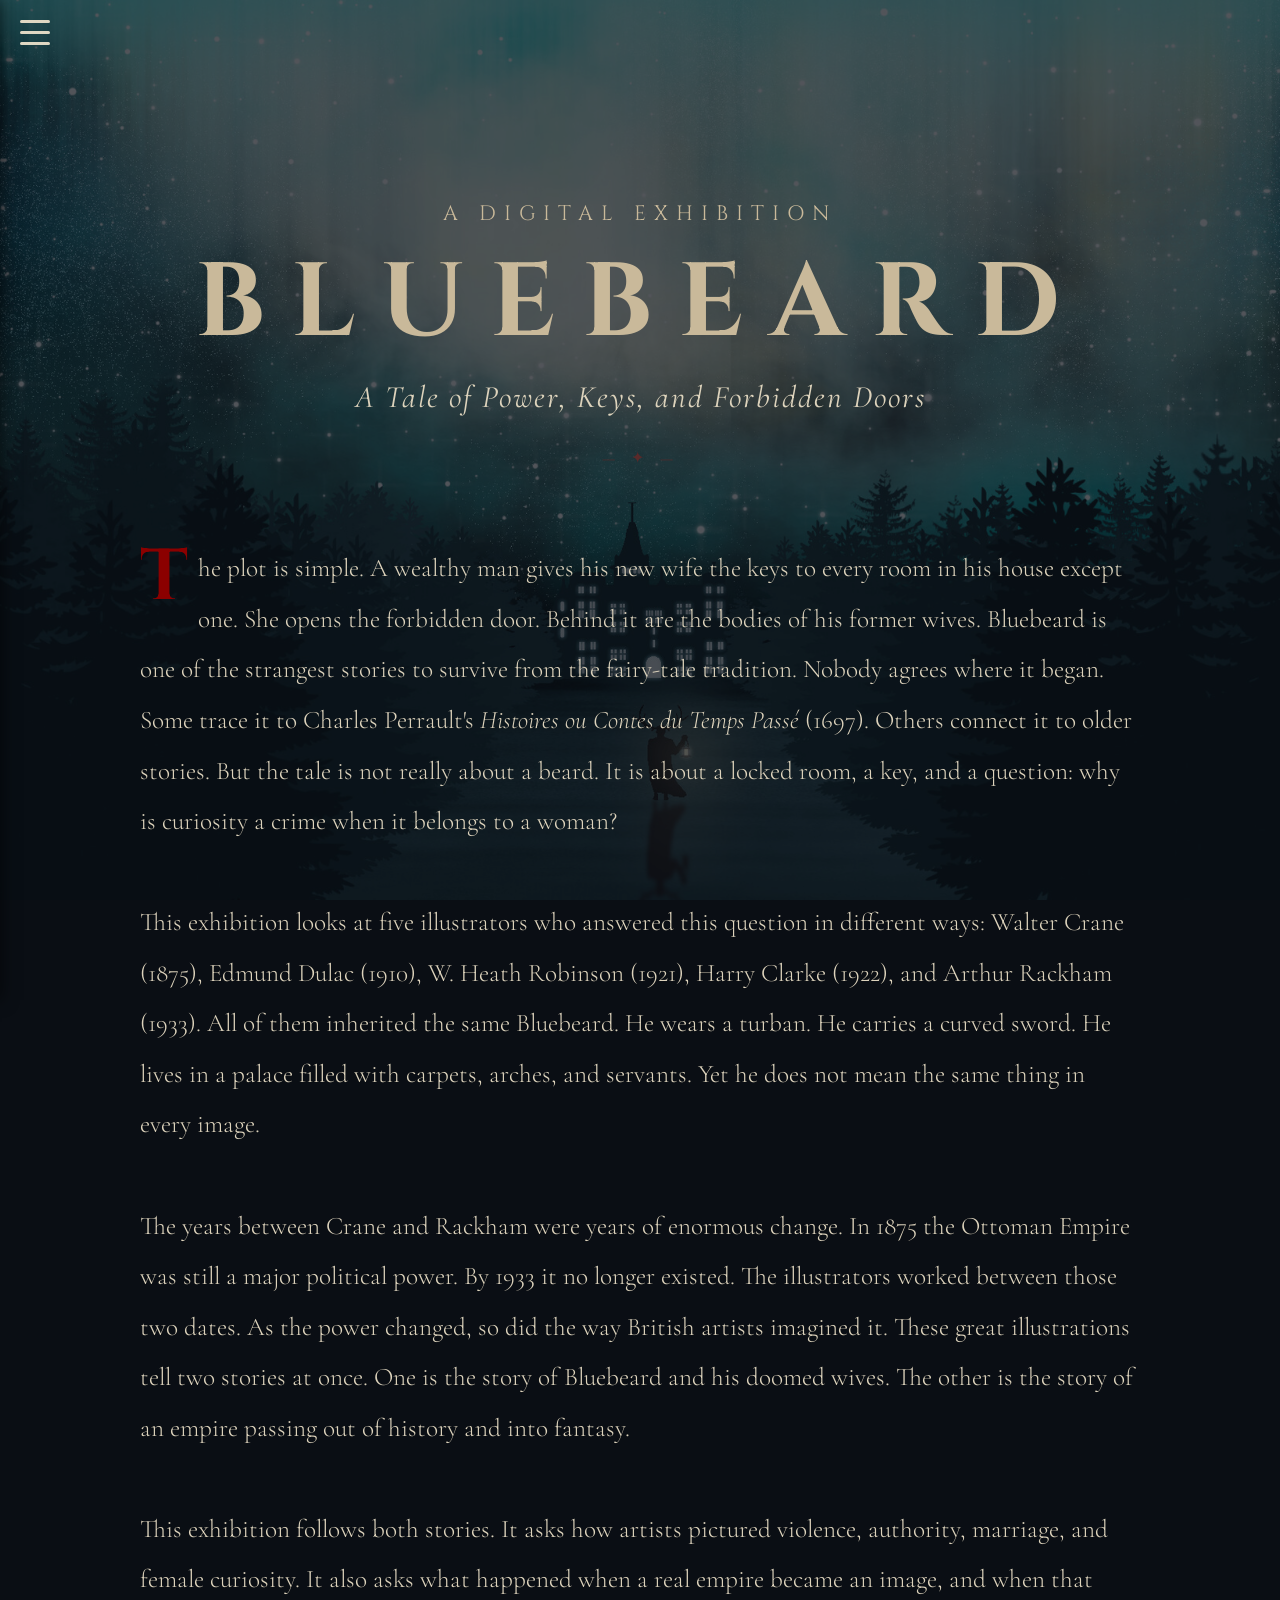
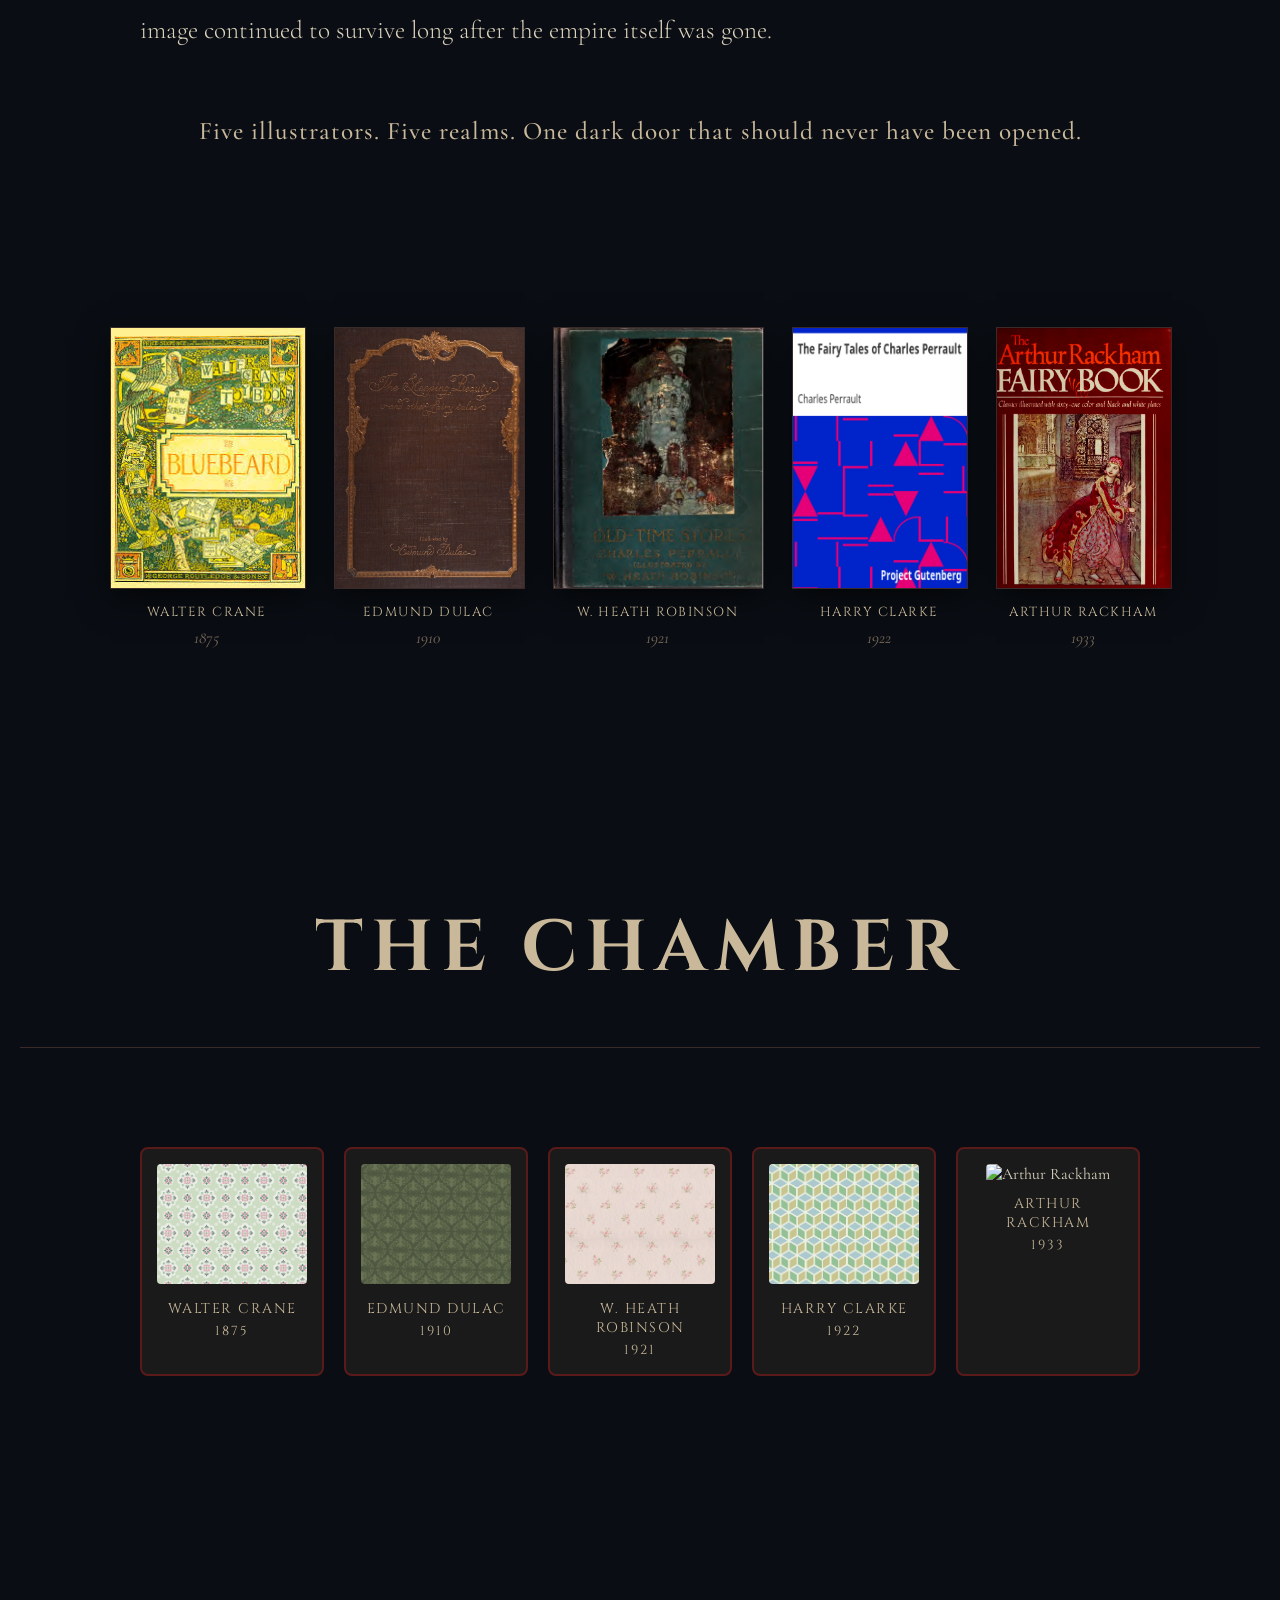
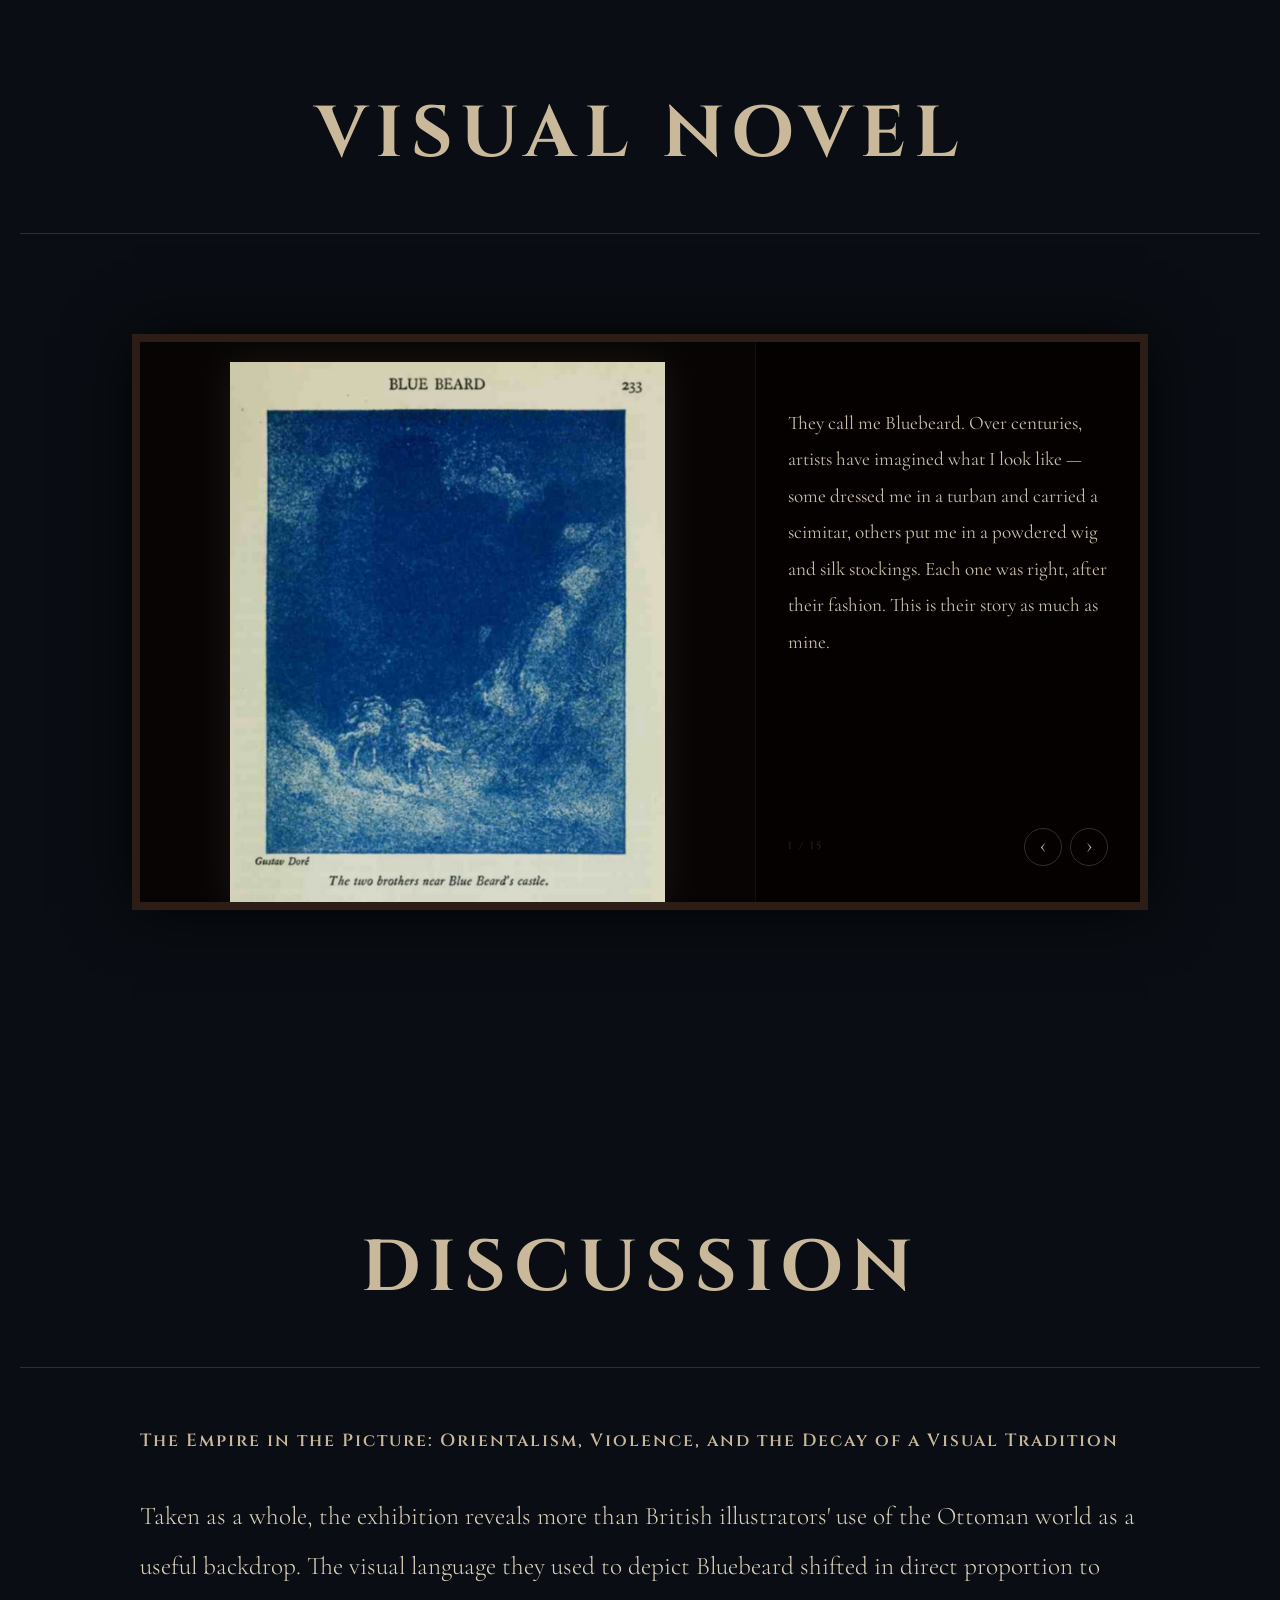
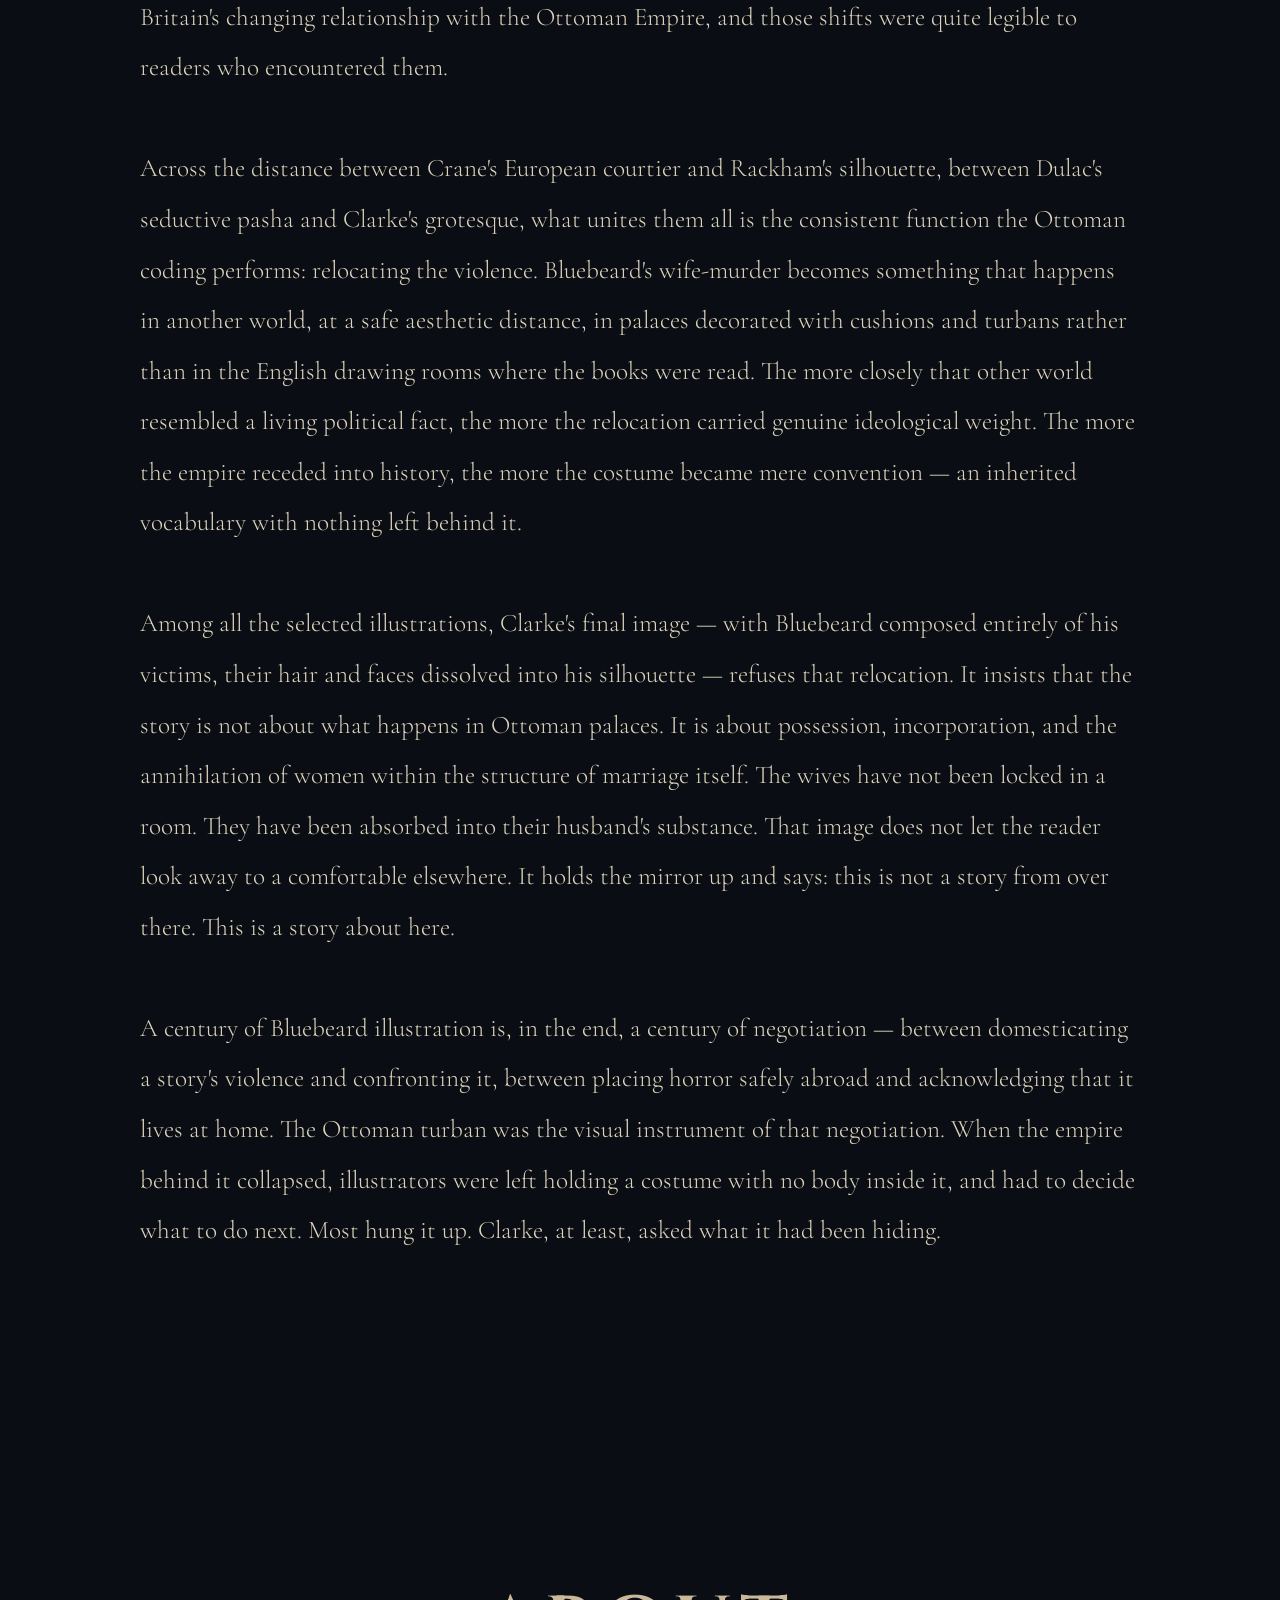
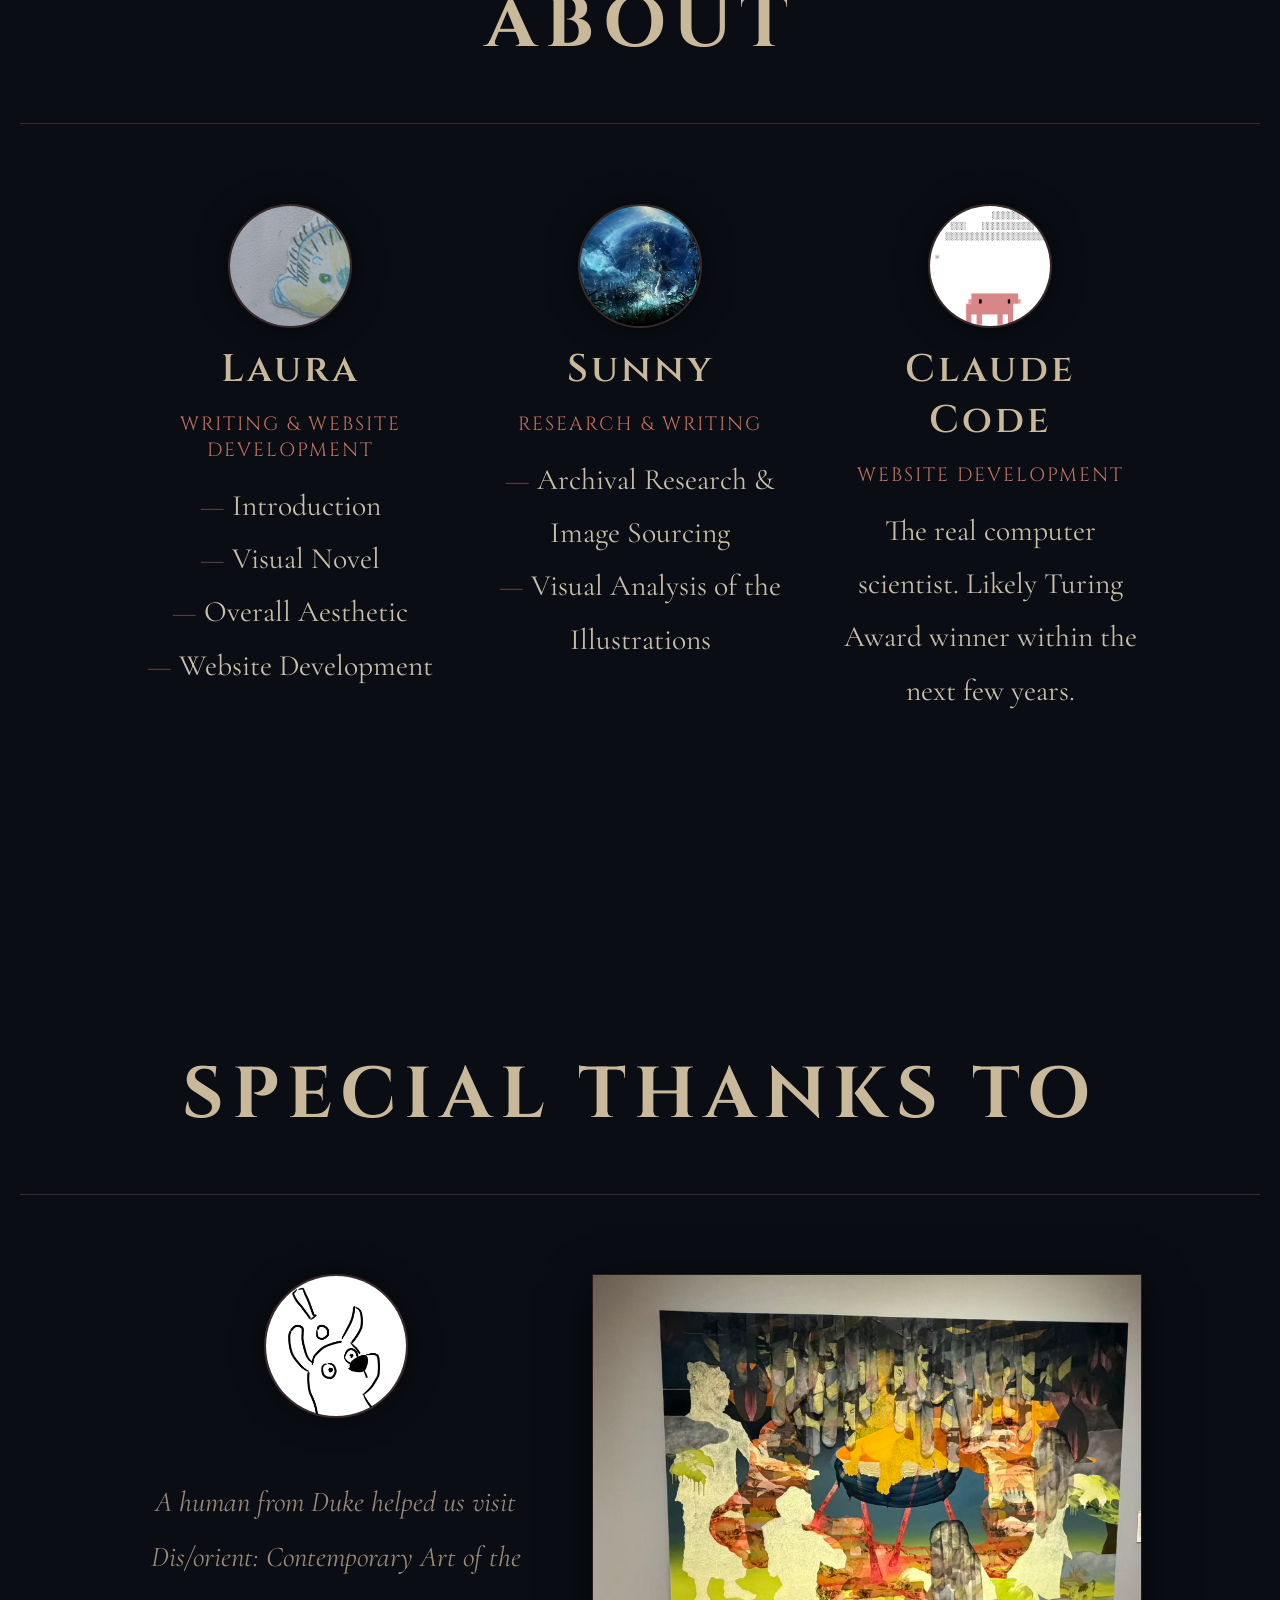
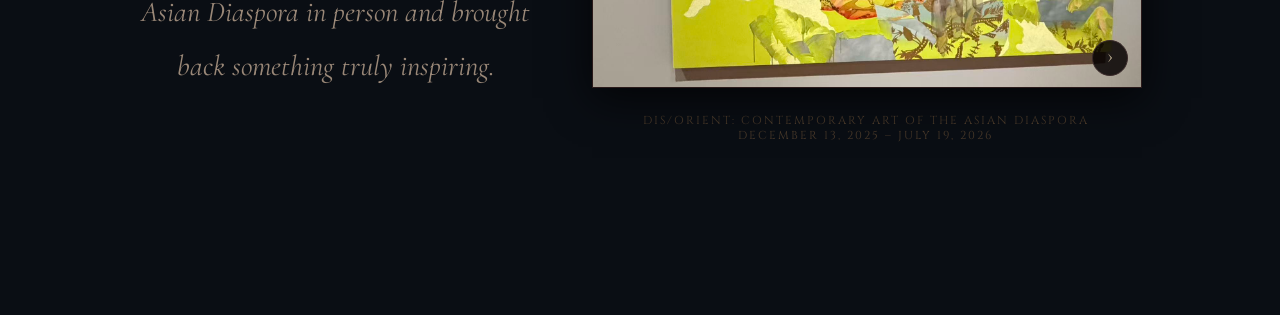
==== commit fccb7b93: "Update Claude Code bio" ====
--- a/index.html
+++ b/index.html
@@ -196,7 +196,7 @@
                 <img src="author/claude.png" alt="Claude Code" class="author-avatar">
                 <h3 class="author-name">Claude Code</h3>
                 <p class="author-role">Website Development</p>
-                <p class="author-desc">The real computer scientist. Likely Turing Award winner within the next couple of years.</p>
+                <p class="author-desc">The real computer scientist. Likely Turing Award winner within the next few years.</p>
             </div>
 
         </div>
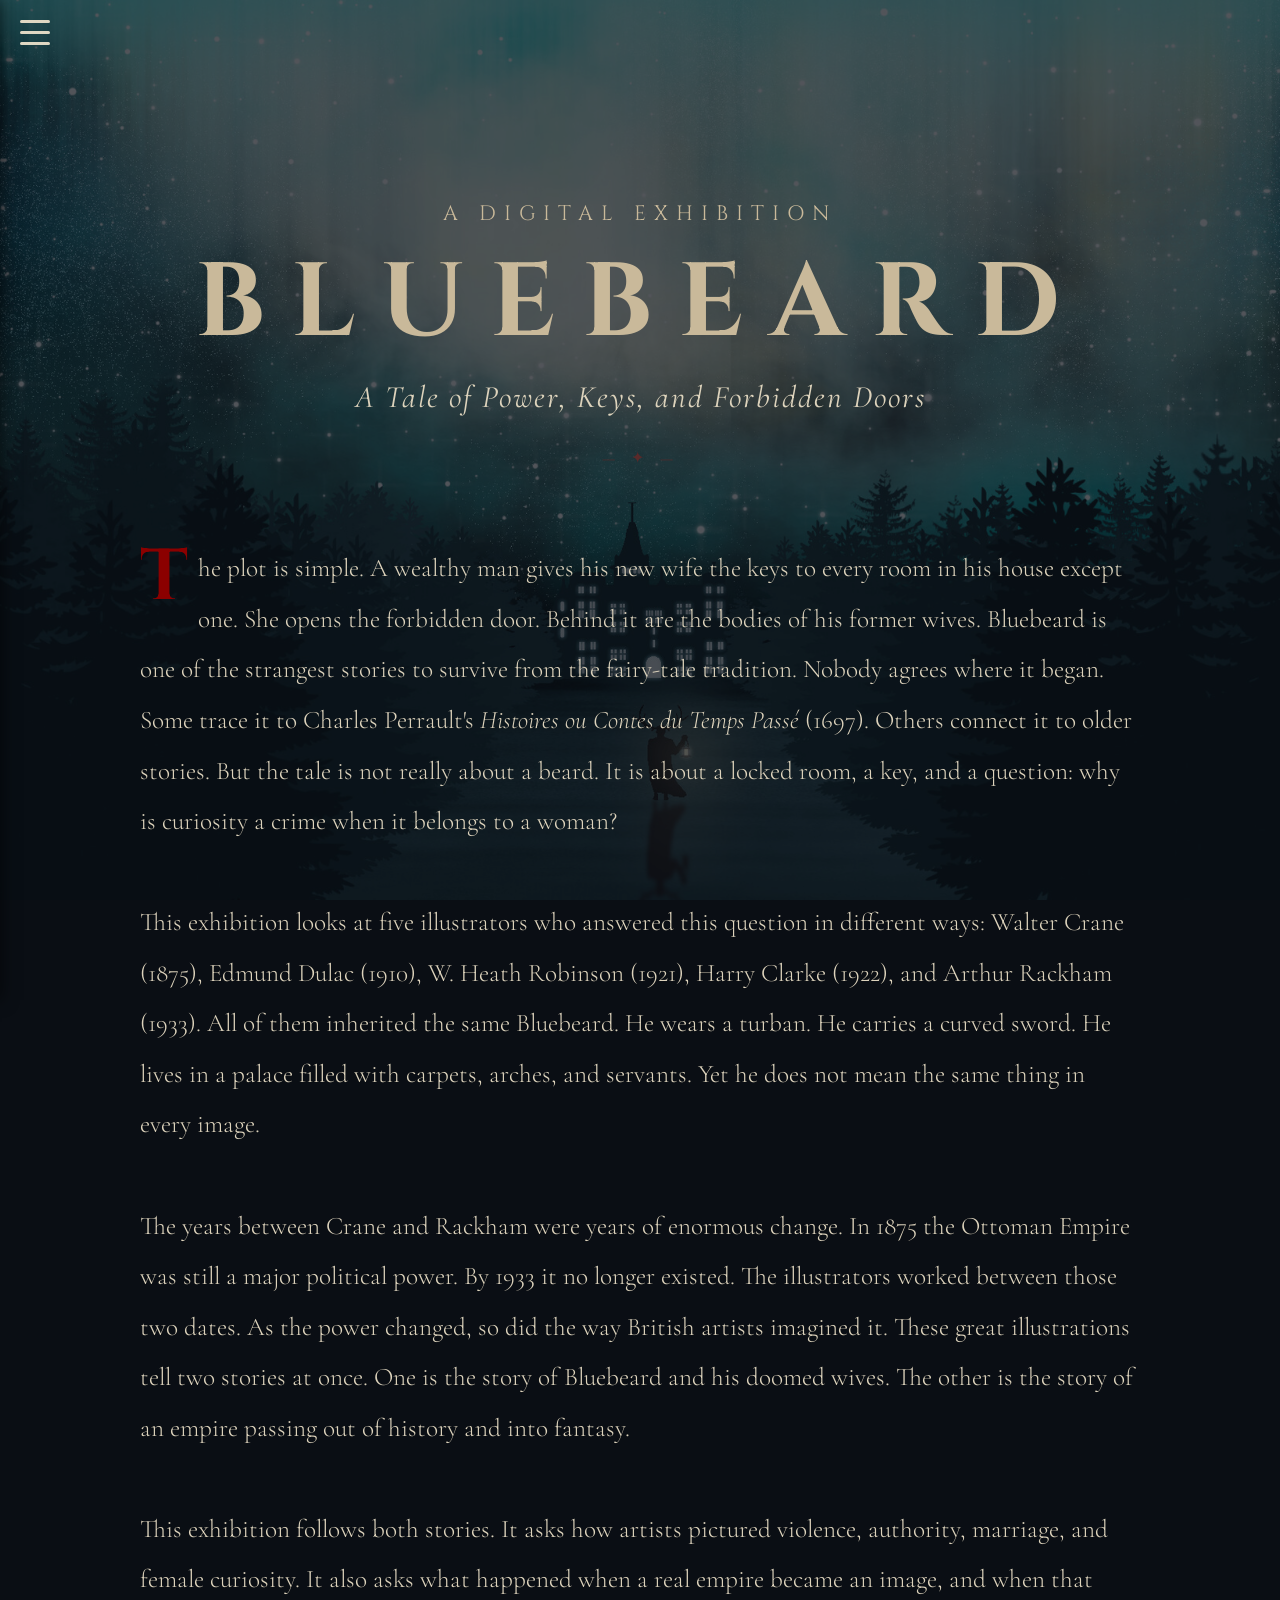
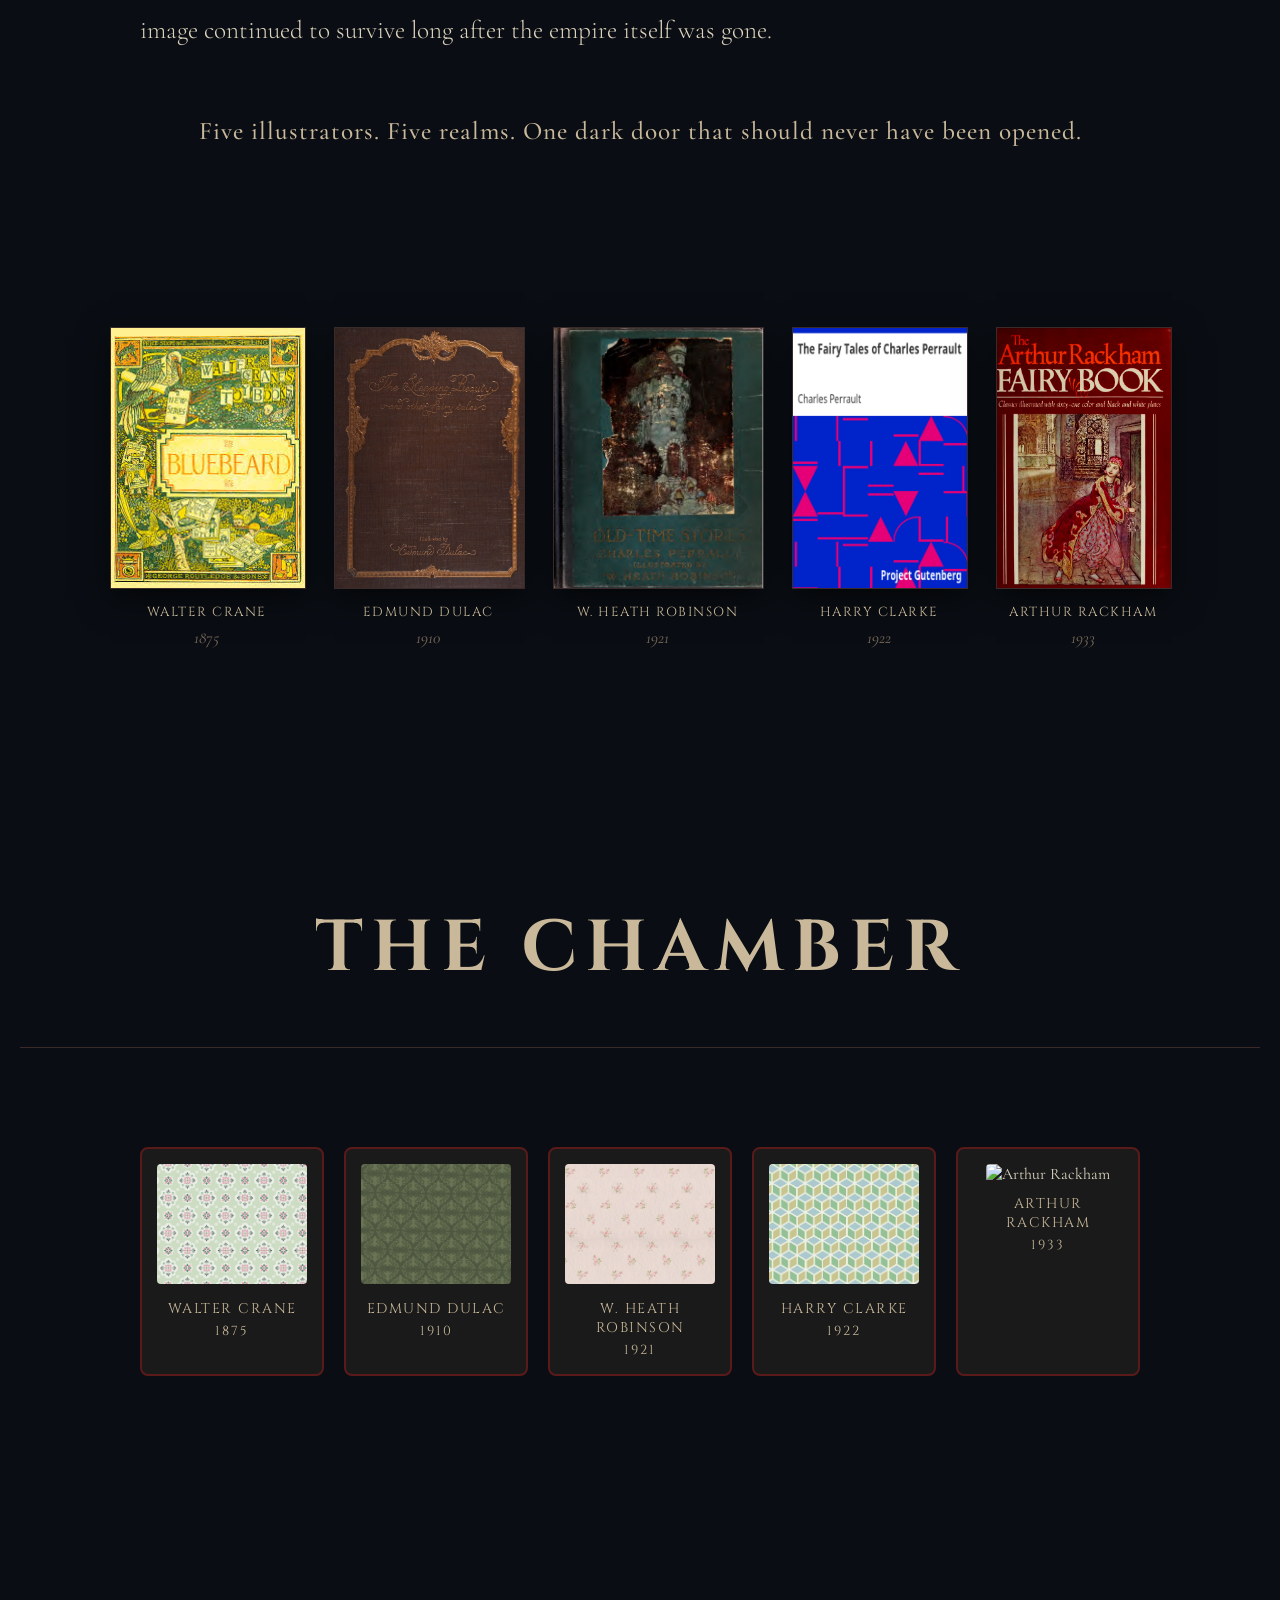
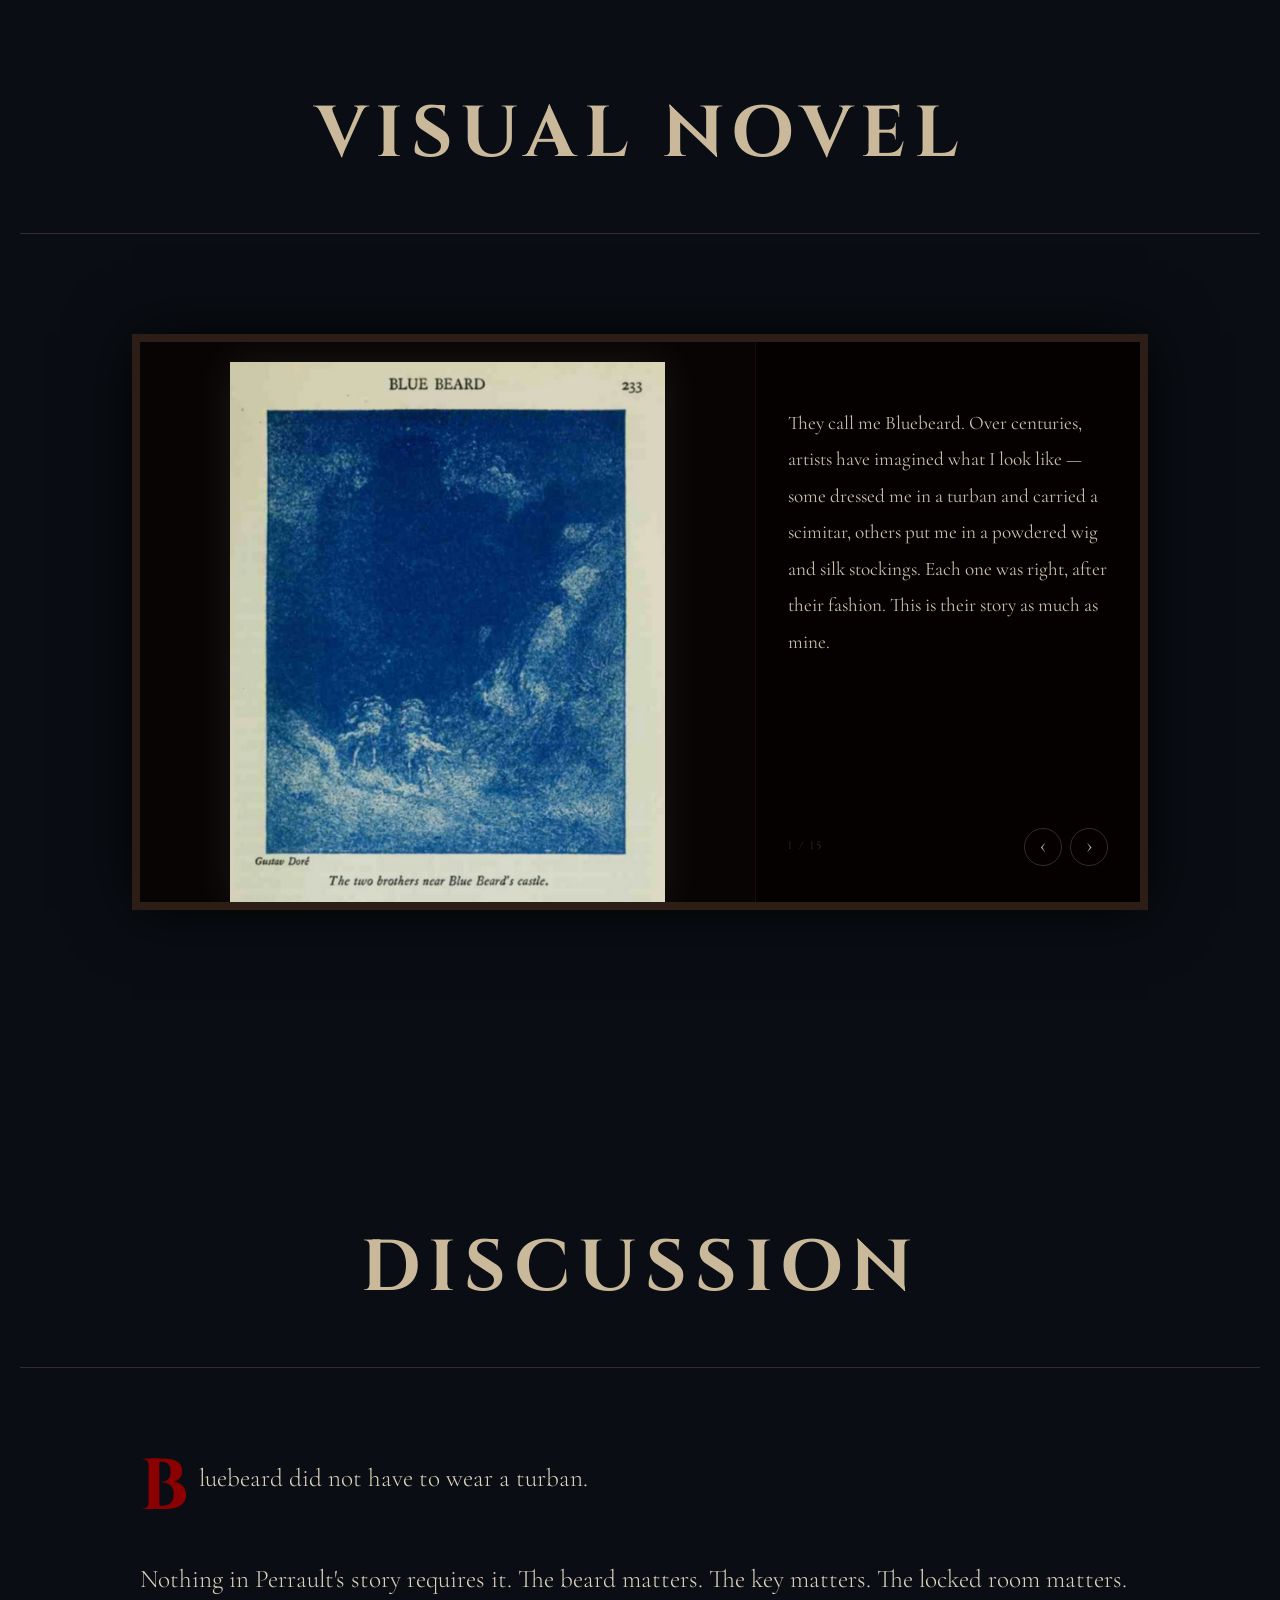
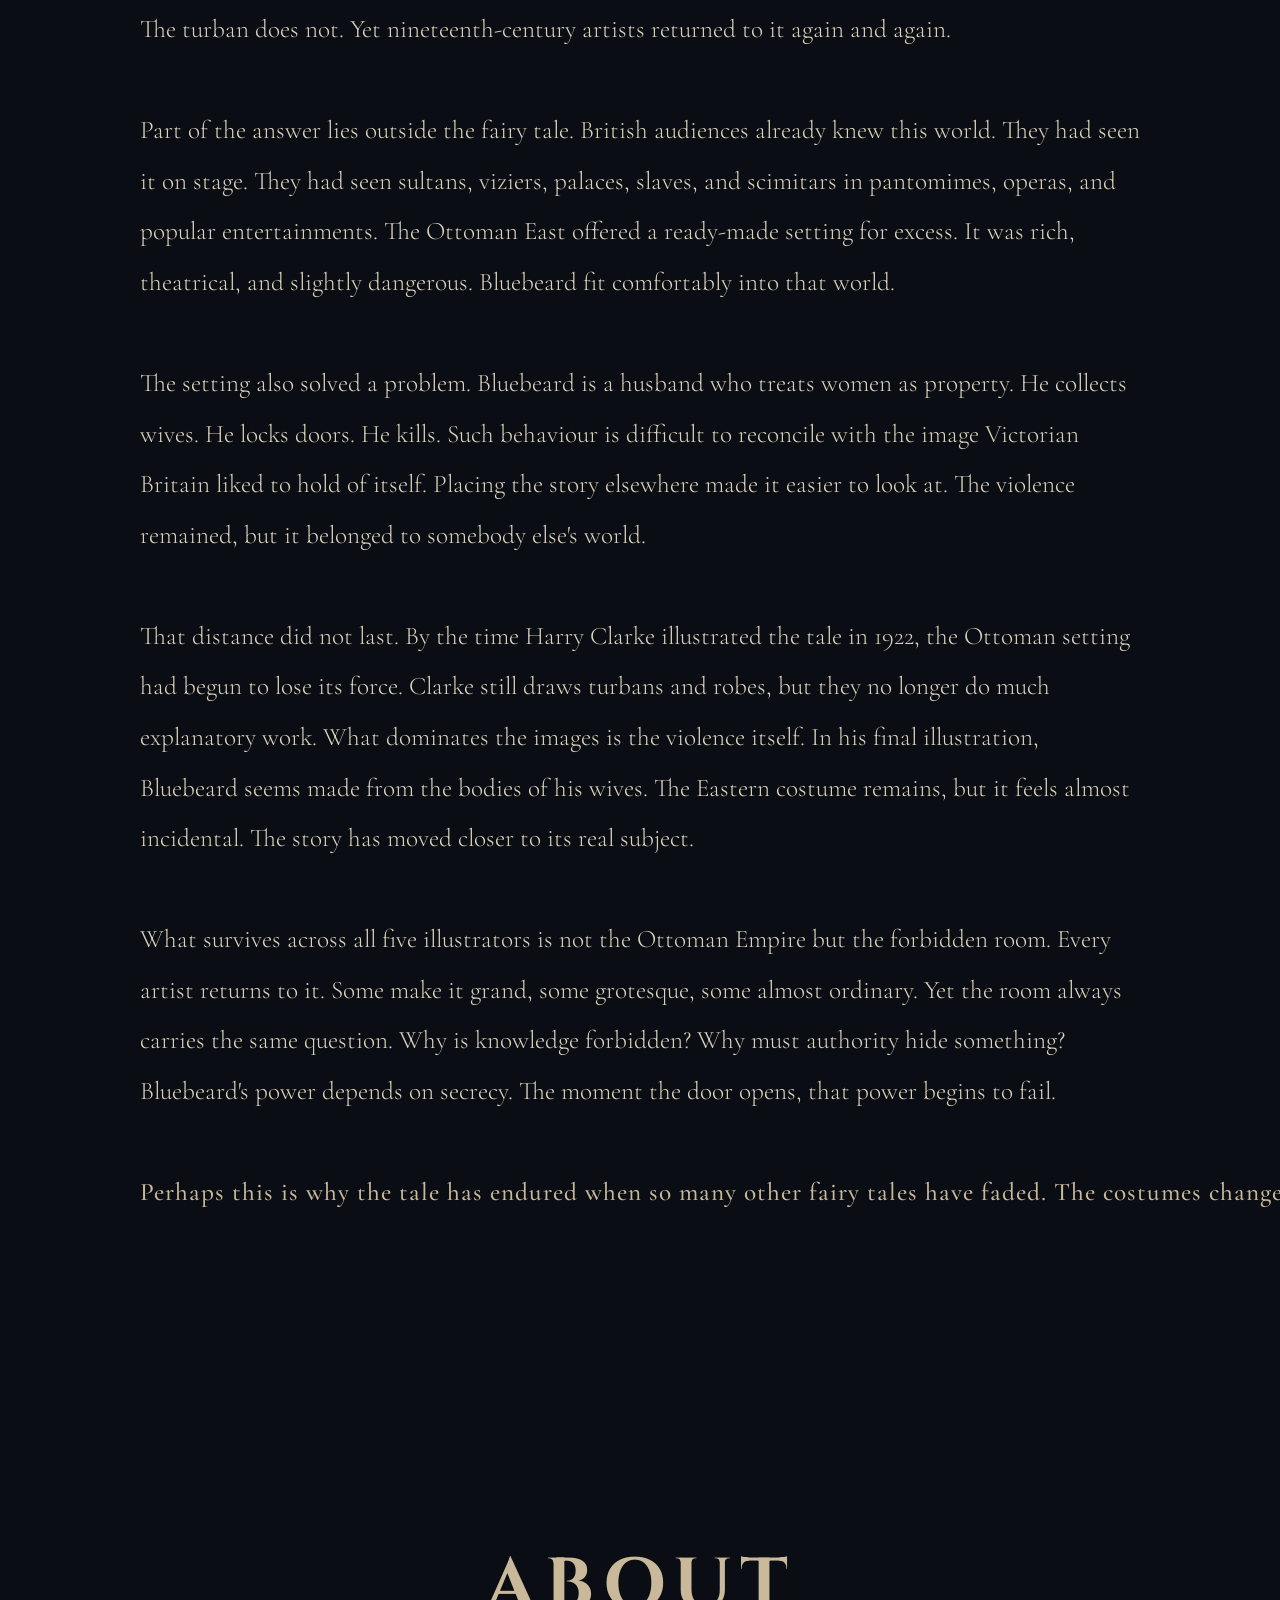
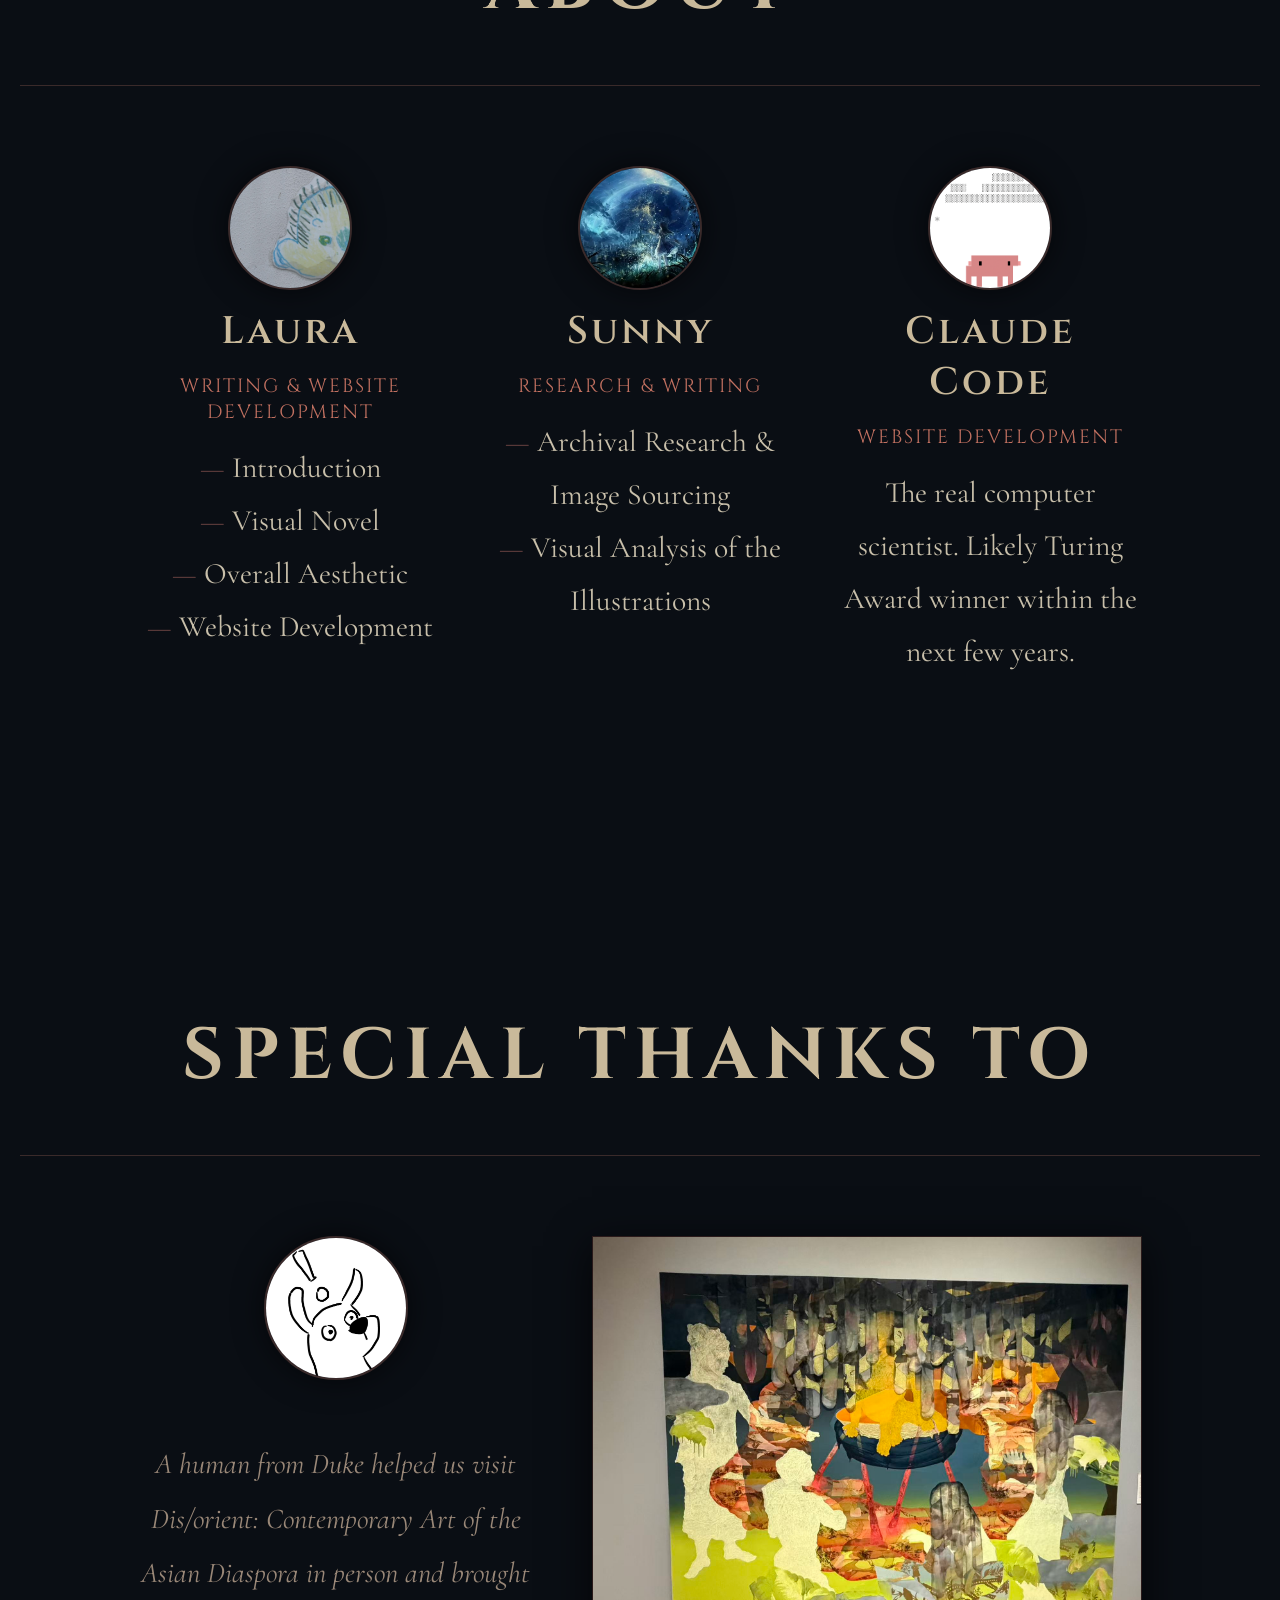
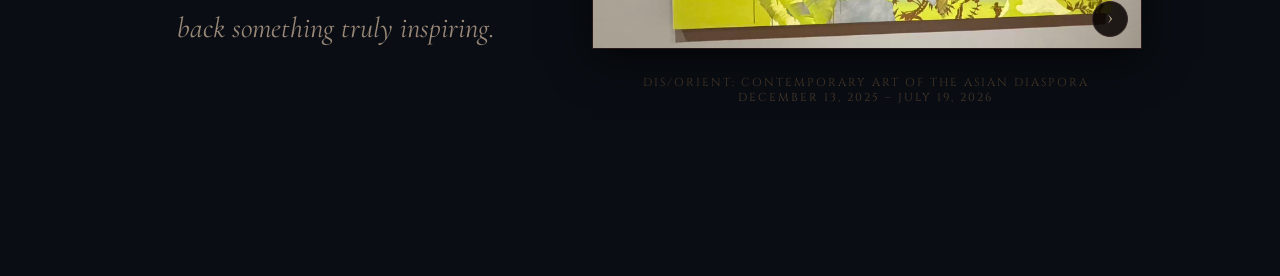
==== commit 96ffee27: "Rewrite Discussion section" ====
--- a/index.html
+++ b/index.html
@@ -157,11 +157,13 @@
     <section id="discussion" class="content-section">
         <h2 class="section-title">Discussion</h2>
         <div class="intro-content">
-            <h3 class="discussion-subtitle">The Empire in the Picture: Orientalism, Violence, and the Decay of a Visual Tradition</h3>
-            <p>Taken as a whole, the exhibition reveals more than British illustrators' use of the Ottoman world as a useful backdrop. The visual language they used to depict Bluebeard shifted in direct proportion to Britain's changing relationship with the Ottoman Empire, and those shifts were quite legible to readers who encountered them.</p>
-            <p>Across the distance between Crane's European courtier and Rackham's silhouette, between Dulac's seductive pasha and Clarke's grotesque, what unites them all is the consistent function the Ottoman coding performs: relocating the violence. Bluebeard's wife-murder becomes something that happens in another world, at a safe aesthetic distance, in palaces decorated with cushions and turbans rather than in the English drawing rooms where the books were read. The more closely that other world resembled a living political fact, the more the relocation carried genuine ideological weight. The more the empire receded into history, the more the costume became mere convention — an inherited vocabulary with nothing left behind it.</p>
-            <p>Among all the selected illustrations, Clarke's final image — with Bluebeard composed entirely of his victims, their hair and faces dissolved into his silhouette — refuses that relocation. It insists that the story is not about what happens in Ottoman palaces. It is about possession, incorporation, and the annihilation of women within the structure of marriage itself. The wives have not been locked in a room. They have been absorbed into their husband's substance. That image does not let the reader look away to a comfortable elsewhere. It holds the mirror up and says: this is not a story from over there. This is a story about here.</p>
-            <p>A century of Bluebeard illustration is, in the end, a century of negotiation — between domesticating a story's violence and confronting it, between placing horror safely abroad and acknowledging that it lives at home. The Ottoman turban was the visual instrument of that negotiation. When the empire behind it collapsed, illustrators were left holding a costume with no body inside it, and had to decide what to do next. Most hung it up. Clarke, at least, asked what it had been hiding.</p>
+            <p>Bluebeard did not have to wear a turban.</p>
+            <p>Nothing in Perrault's story requires it. The beard matters. The key matters. The locked room matters. The turban does not. Yet nineteenth-century artists returned to it again and again.</p>
+            <p>Part of the answer lies outside the fairy tale. British audiences already knew this world. They had seen it on stage. They had seen sultans, viziers, palaces, slaves, and scimitars in pantomimes, operas, and popular entertainments. The Ottoman East offered a ready-made setting for excess. It was rich, theatrical, and slightly dangerous. Bluebeard fit comfortably into that world.</p>
+            <p>The setting also solved a problem. Bluebeard is a husband who treats women as property. He collects wives. He locks doors. He kills. Such behaviour is difficult to reconcile with the image Victorian Britain liked to hold of itself. Placing the story elsewhere made it easier to look at. The violence remained, but it belonged to somebody else's world.</p>
+            <p>That distance did not last. By the time Harry Clarke illustrated the tale in 1922, the Ottoman setting had begun to lose its force. Clarke still draws turbans and robes, but they no longer do much explanatory work. What dominates the images is the violence itself. In his final illustration, Bluebeard seems made from the bodies of his wives. The Eastern costume remains, but it feels almost incidental. The story has moved closer to its real subject.</p>
+            <p>What survives across all five illustrators is not the Ottoman Empire but the forbidden room. Every artist returns to it. Some make it grand, some grotesque, some almost ordinary. Yet the room always carries the same question. Why is knowledge forbidden? Why must authority hide something? Bluebeard's power depends on secrecy. The moment the door opens, that power begins to fail.</p>
+            <p class="intro-closing">Perhaps this is why the tale has endured when so many other fairy tales have faded. The costumes change while the empires rise and fall, and the room remains closed.</p>
         </div>
     </section>
 
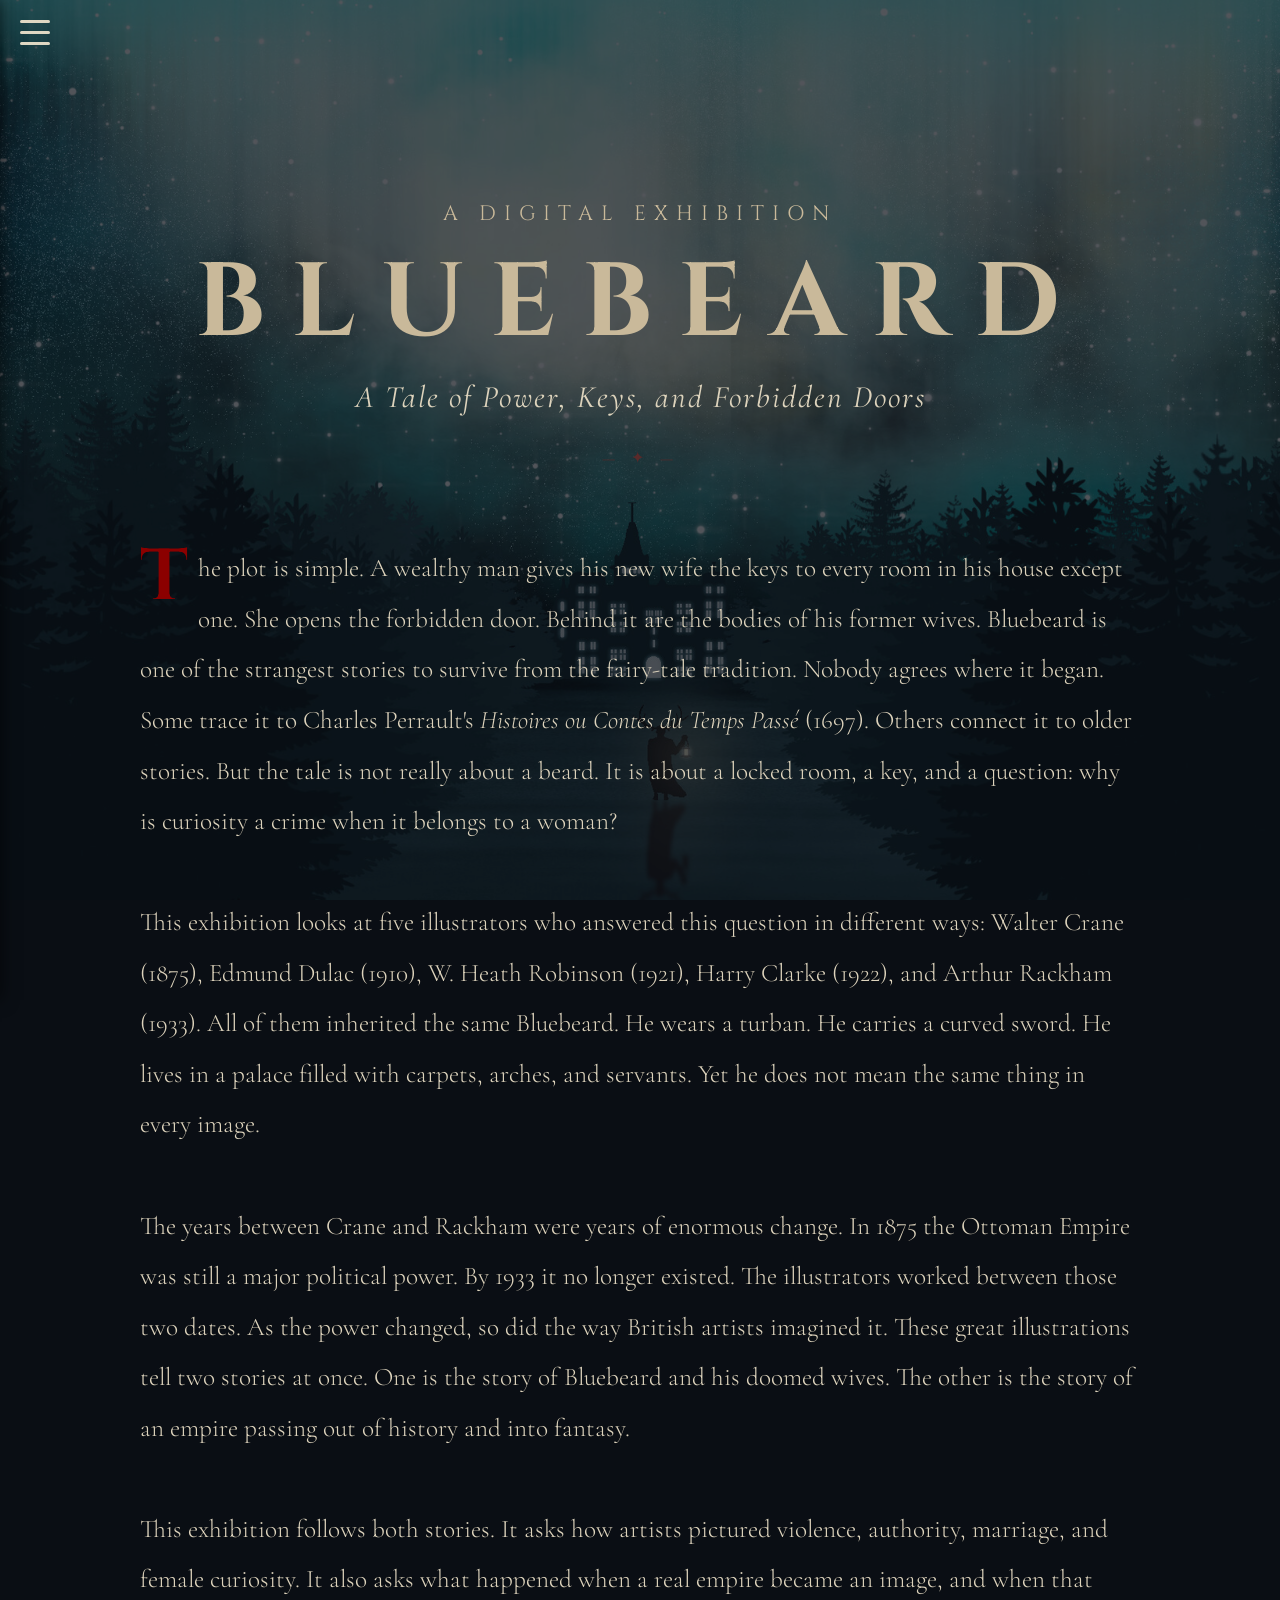
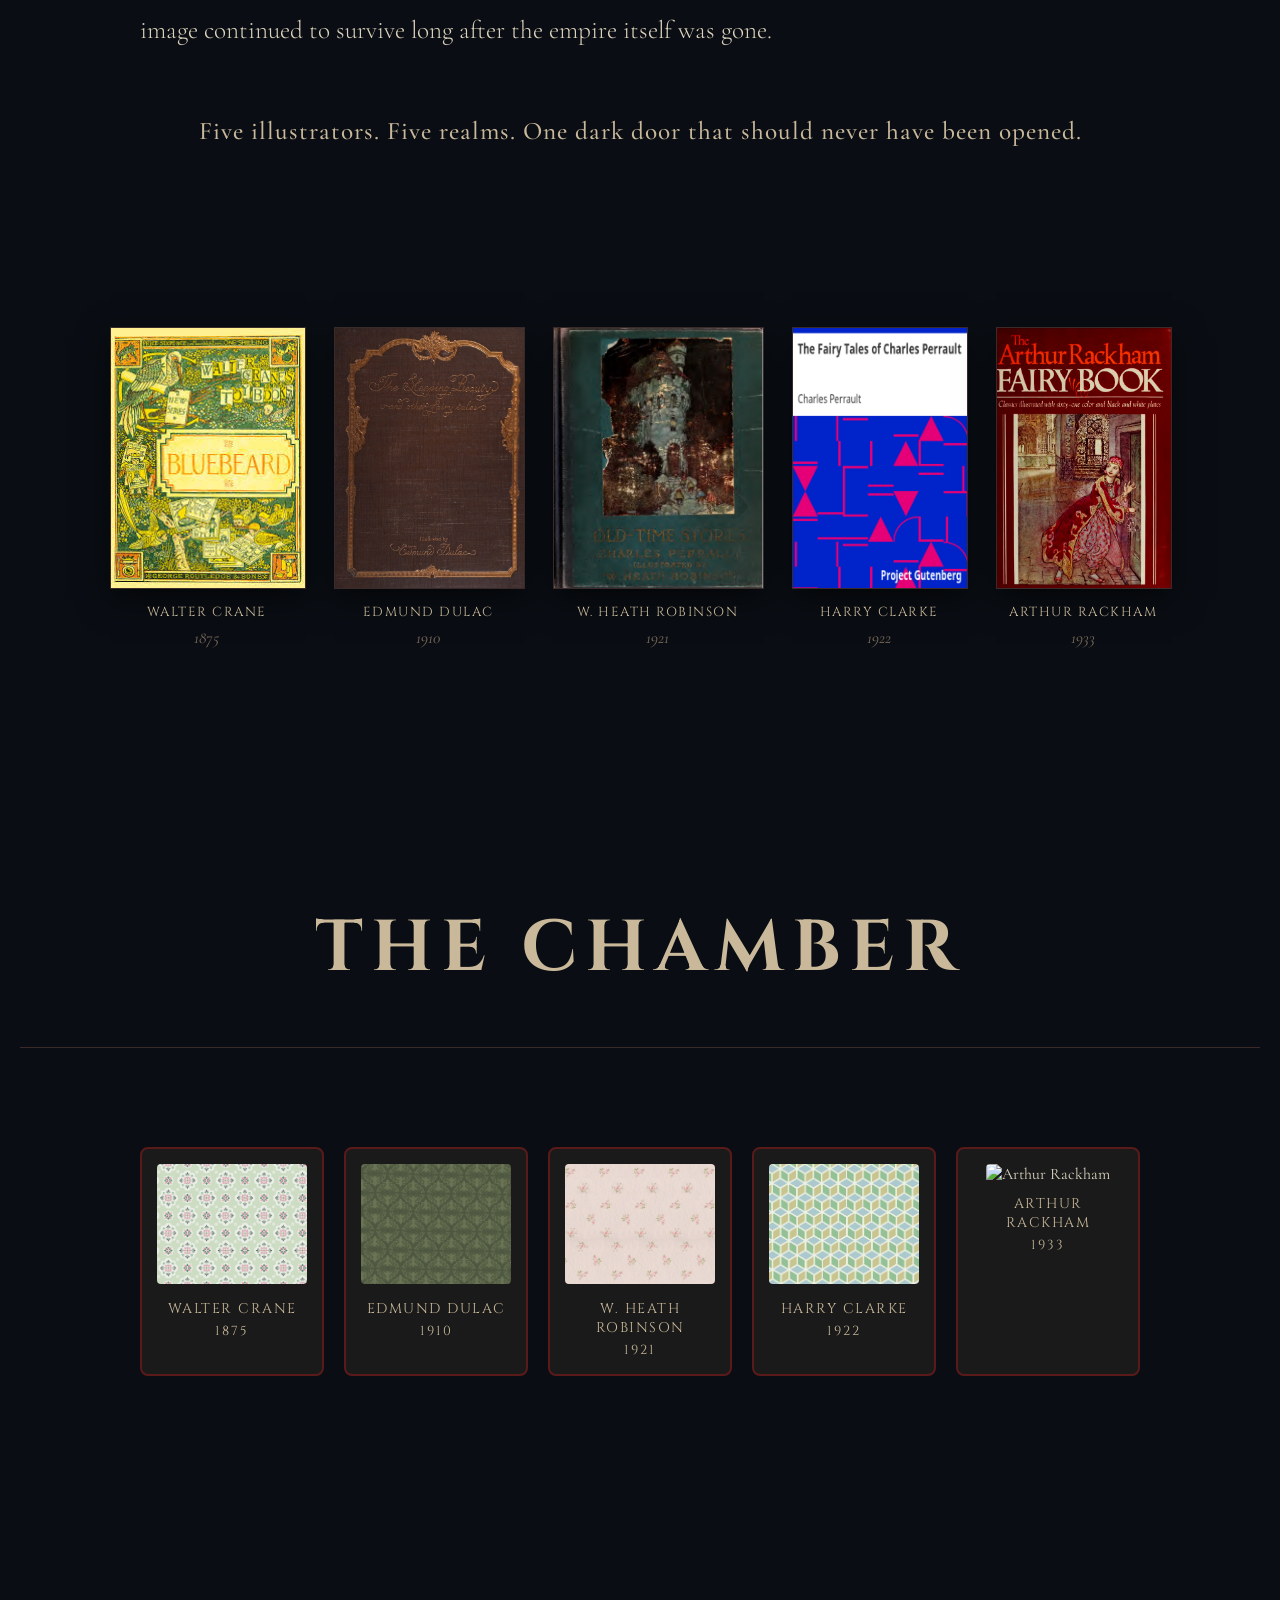
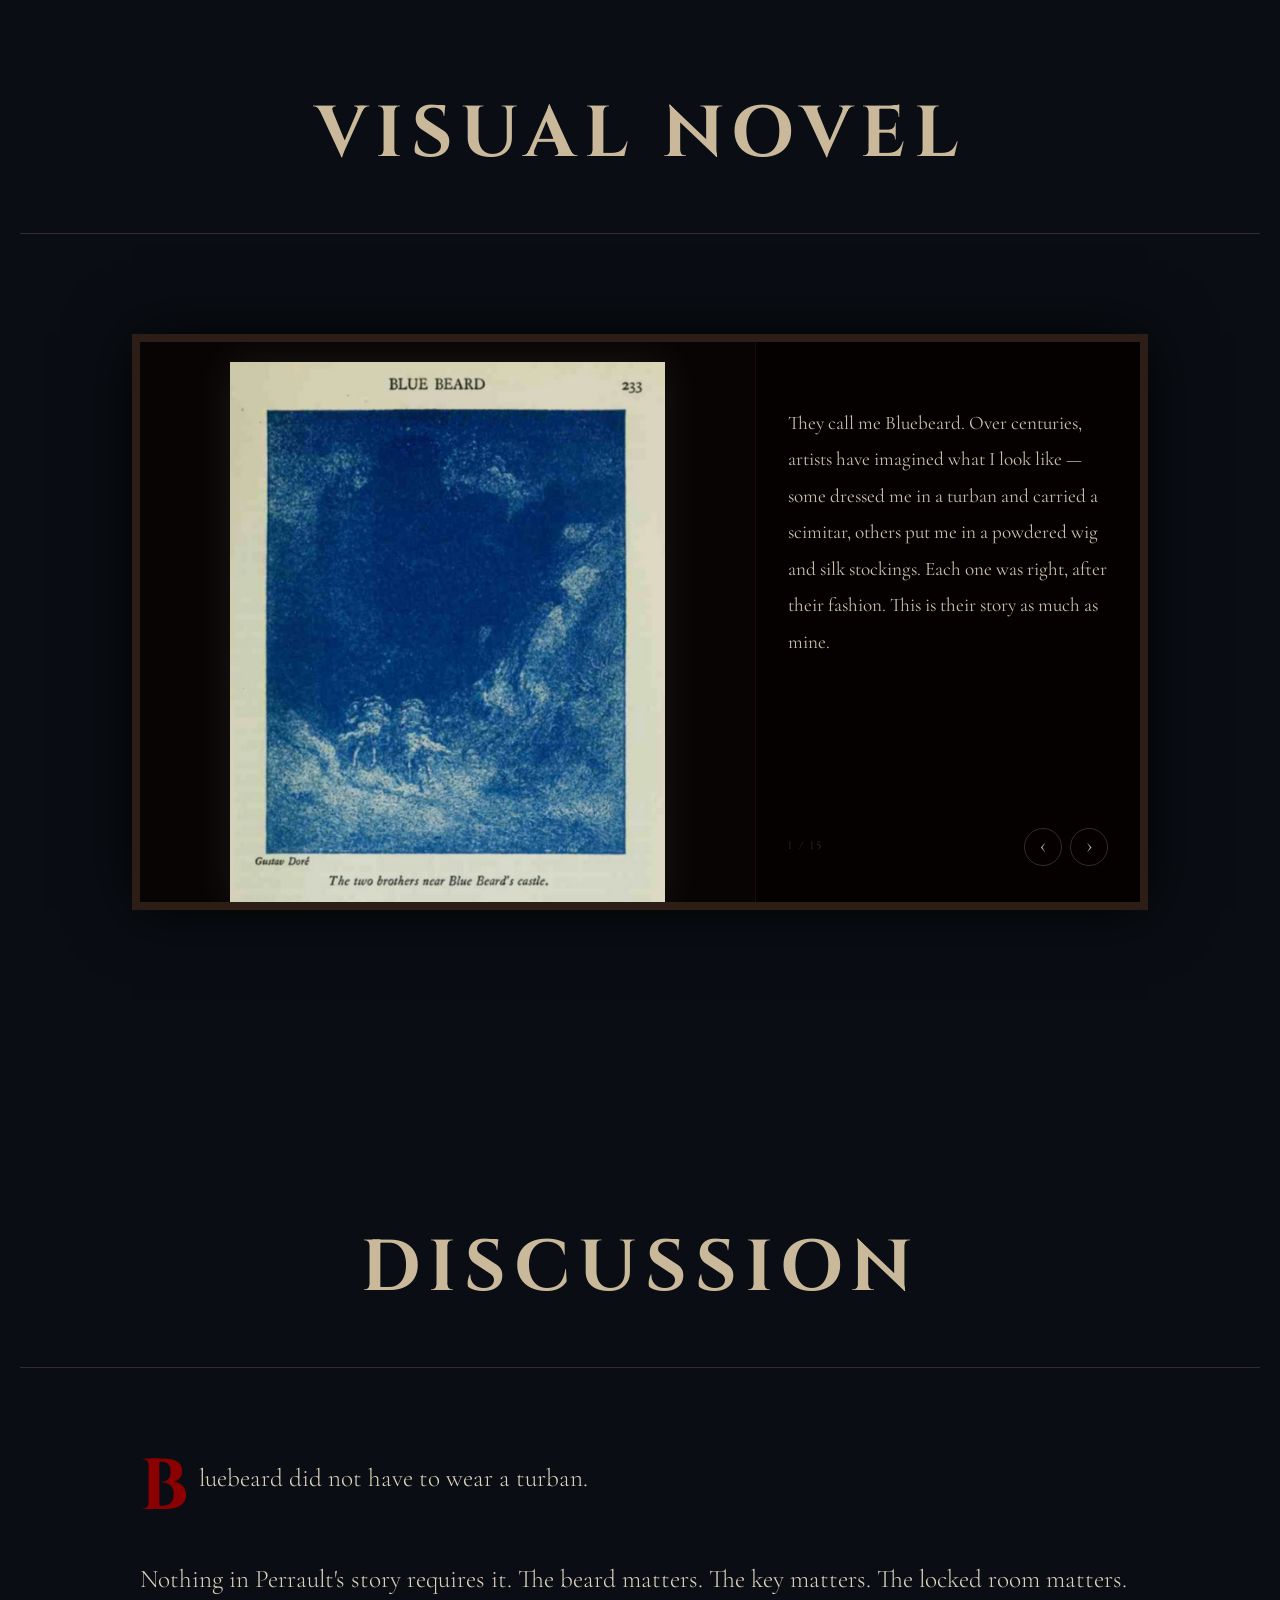
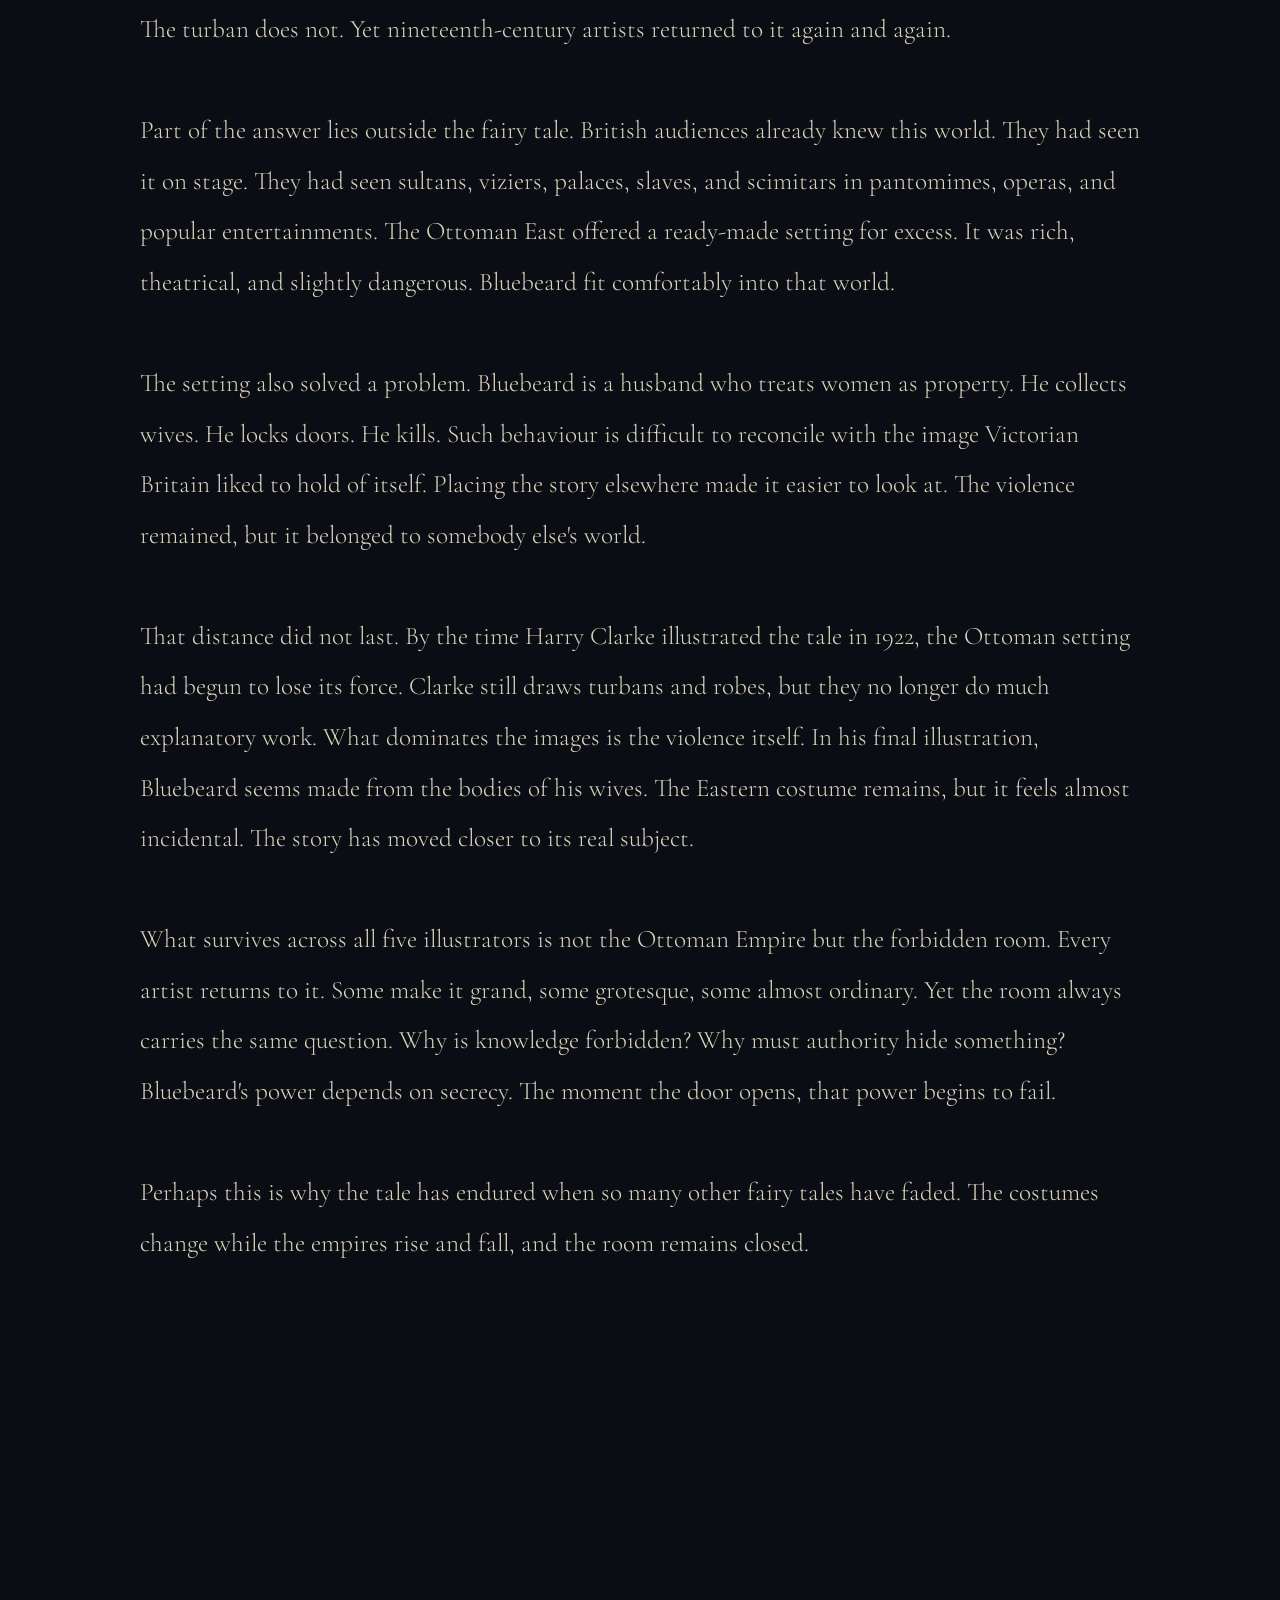
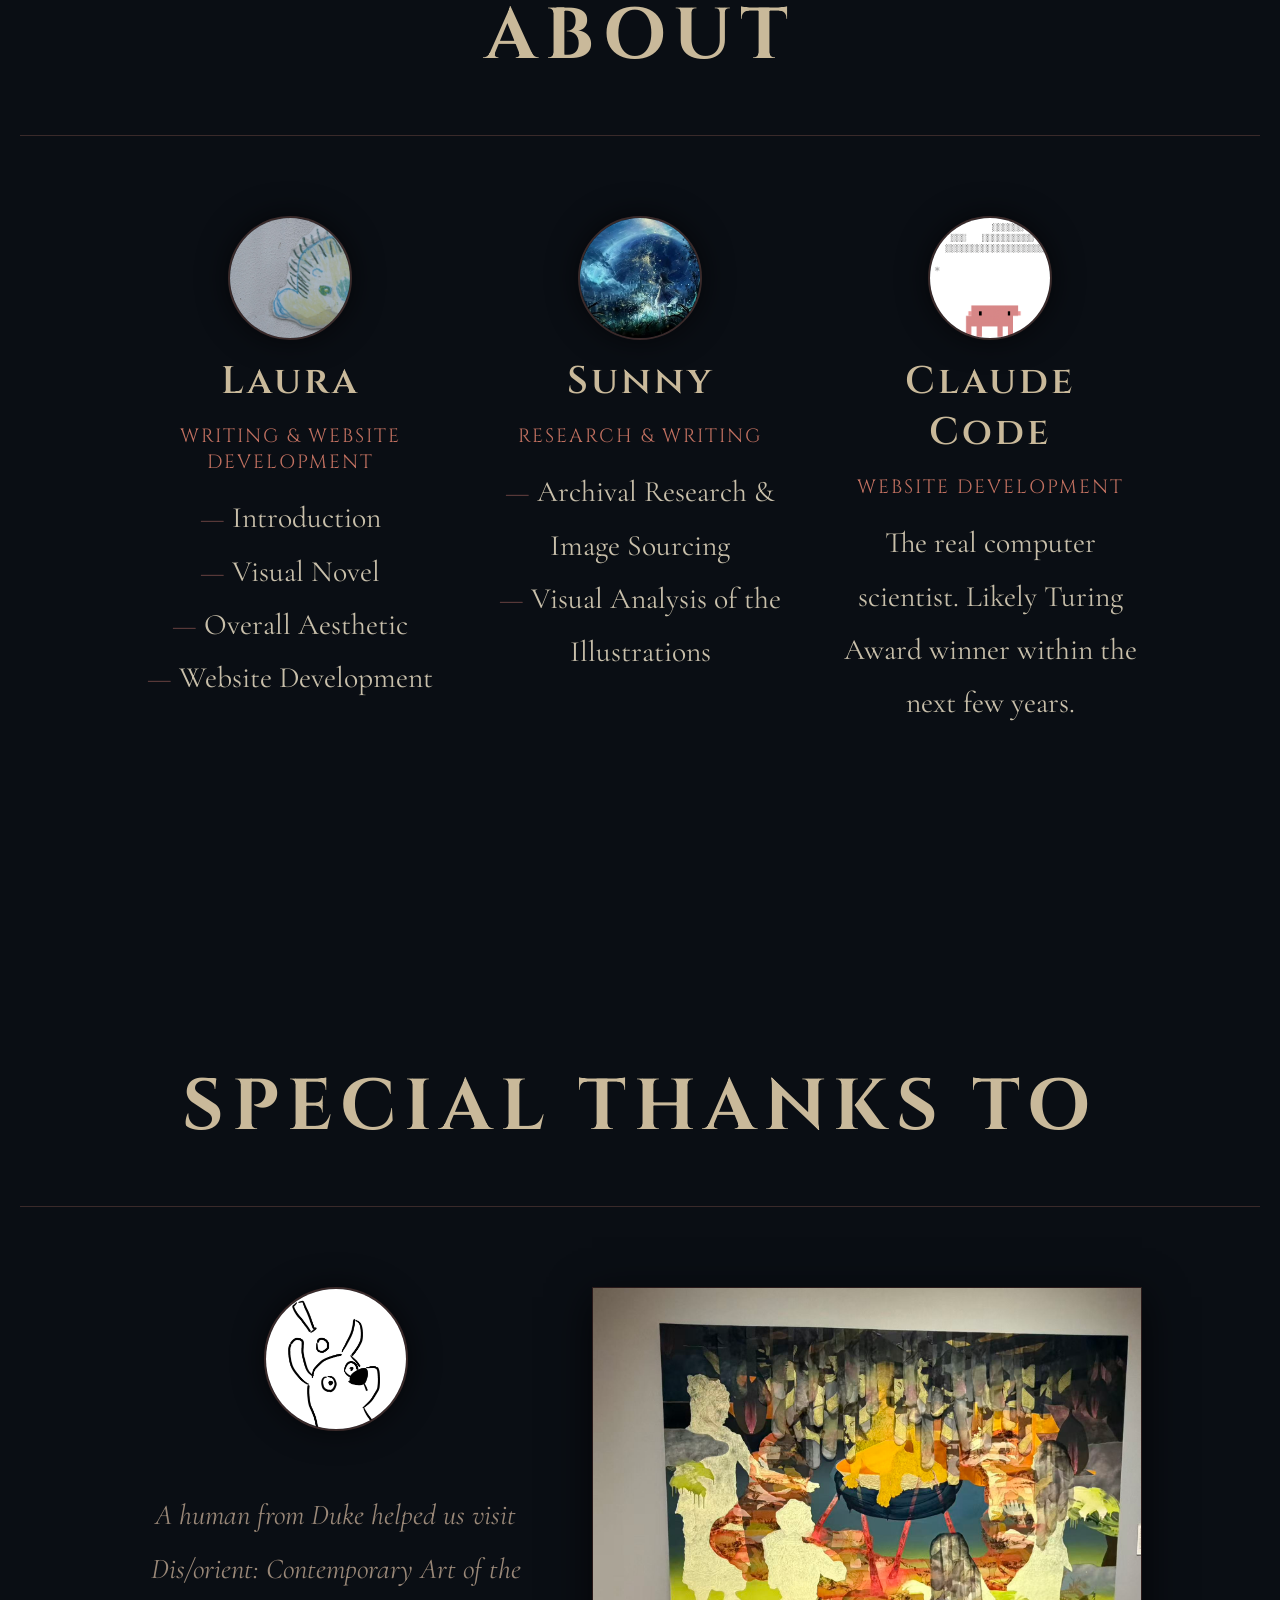
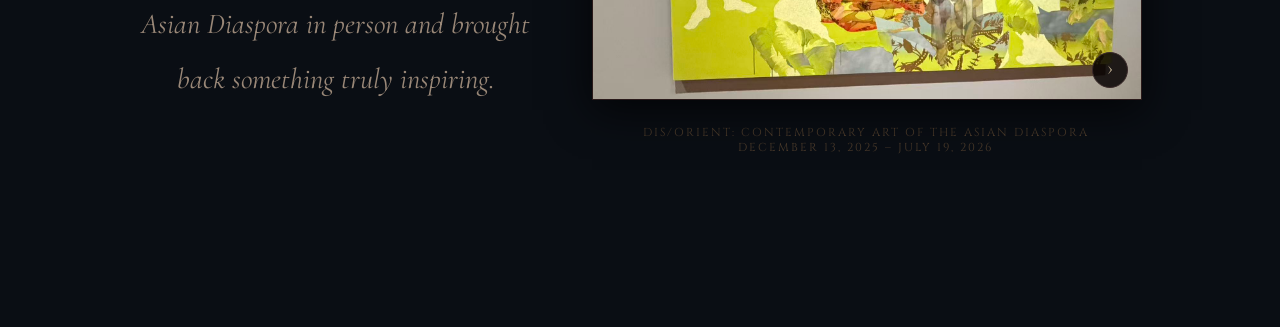
==== commit 4f139a68: "Fix discussion closing line as normal text" ====
--- a/index.html
+++ b/index.html
@@ -163,7 +163,7 @@
             <p>The setting also solved a problem. Bluebeard is a husband who treats women as property. He collects wives. He locks doors. He kills. Such behaviour is difficult to reconcile with the image Victorian Britain liked to hold of itself. Placing the story elsewhere made it easier to look at. The violence remained, but it belonged to somebody else's world.</p>
             <p>That distance did not last. By the time Harry Clarke illustrated the tale in 1922, the Ottoman setting had begun to lose its force. Clarke still draws turbans and robes, but they no longer do much explanatory work. What dominates the images is the violence itself. In his final illustration, Bluebeard seems made from the bodies of his wives. The Eastern costume remains, but it feels almost incidental. The story has moved closer to its real subject.</p>
             <p>What survives across all five illustrators is not the Ottoman Empire but the forbidden room. Every artist returns to it. Some make it grand, some grotesque, some almost ordinary. Yet the room always carries the same question. Why is knowledge forbidden? Why must authority hide something? Bluebeard's power depends on secrecy. The moment the door opens, that power begins to fail.</p>
-            <p class="intro-closing">Perhaps this is why the tale has endured when so many other fairy tales have faded. The costumes change while the empires rise and fall, and the room remains closed.</p>
+            <p>Perhaps this is why the tale has endured when so many other fairy tales have faded. The costumes change while the empires rise and fall, and the room remains closed.</p>
         </div>
     </section>
 
--- a/style.css
+++ b/style.css
@@ -507,7 +507,6 @@
     color: #c9b99a !important;
     font-style: normal;
     letter-spacing: 1px;
-    white-space: nowrap;
 }
 
 .discussion-subtitle {
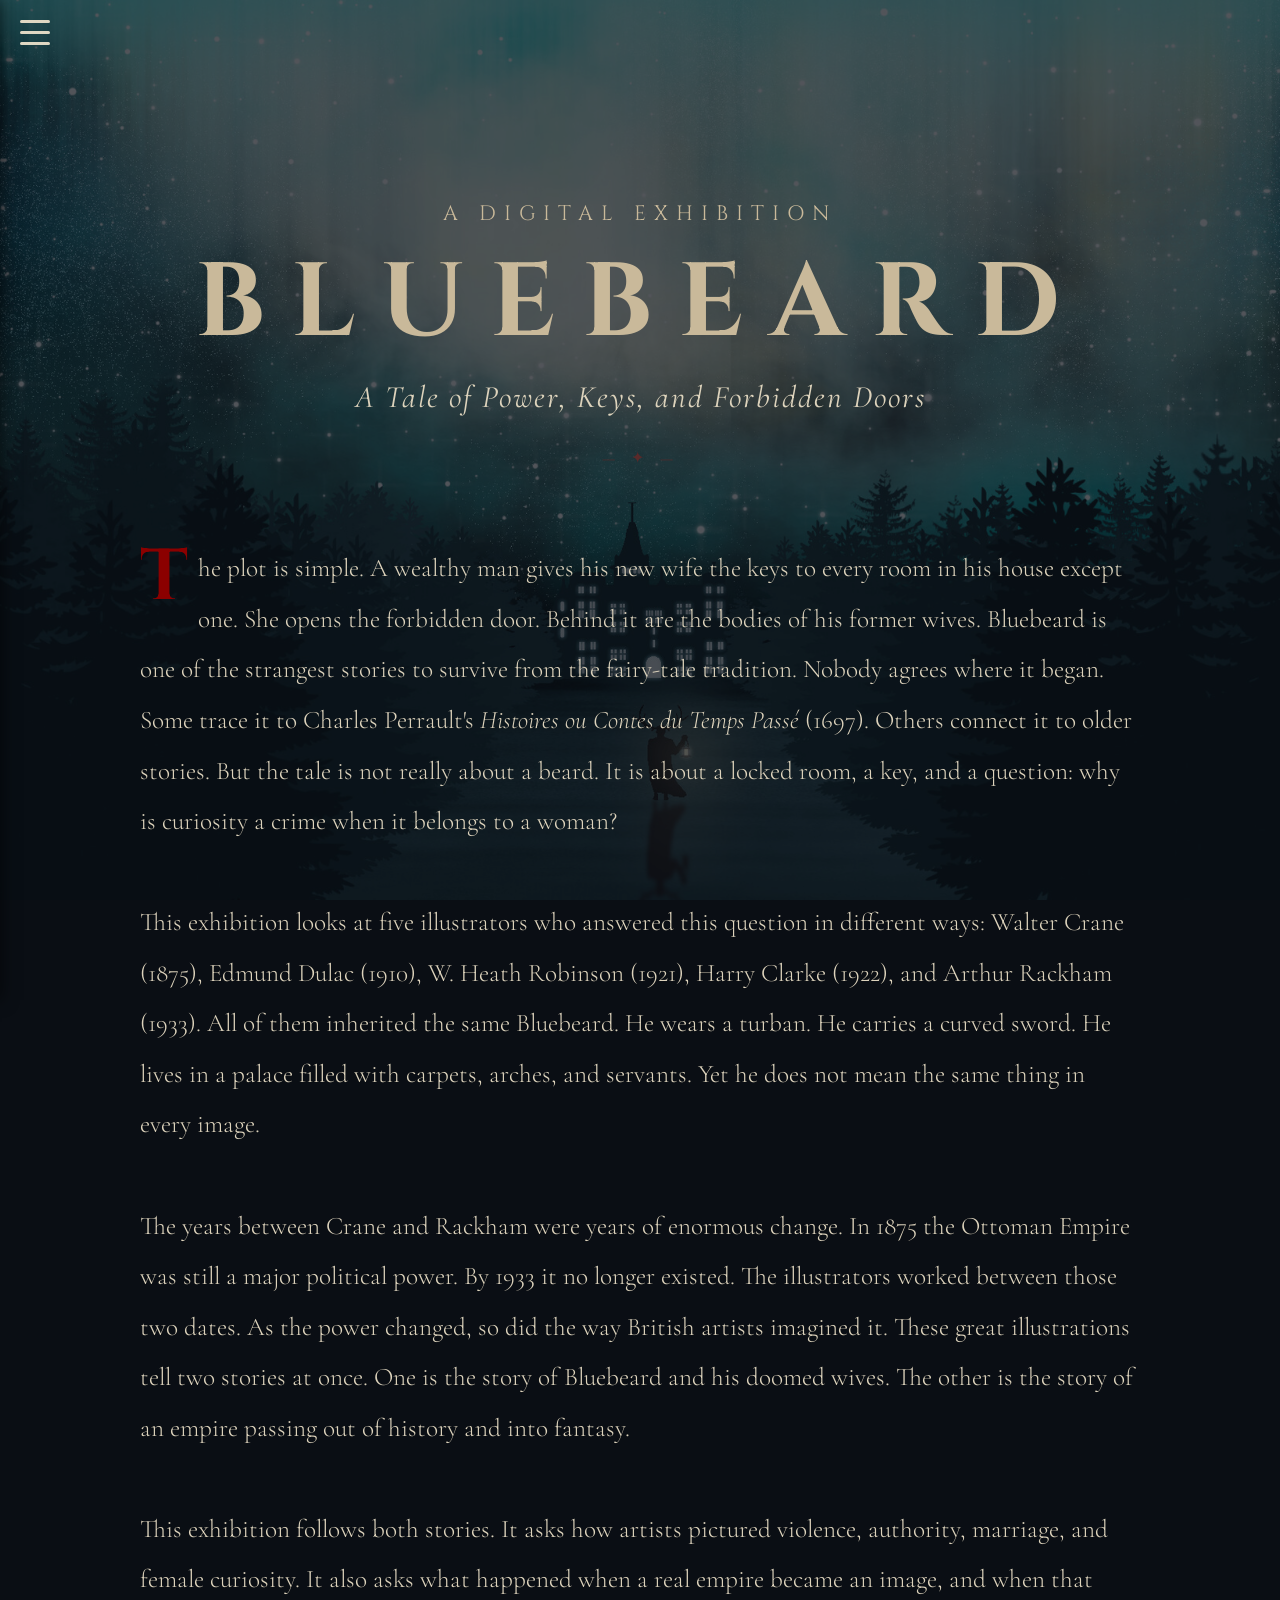
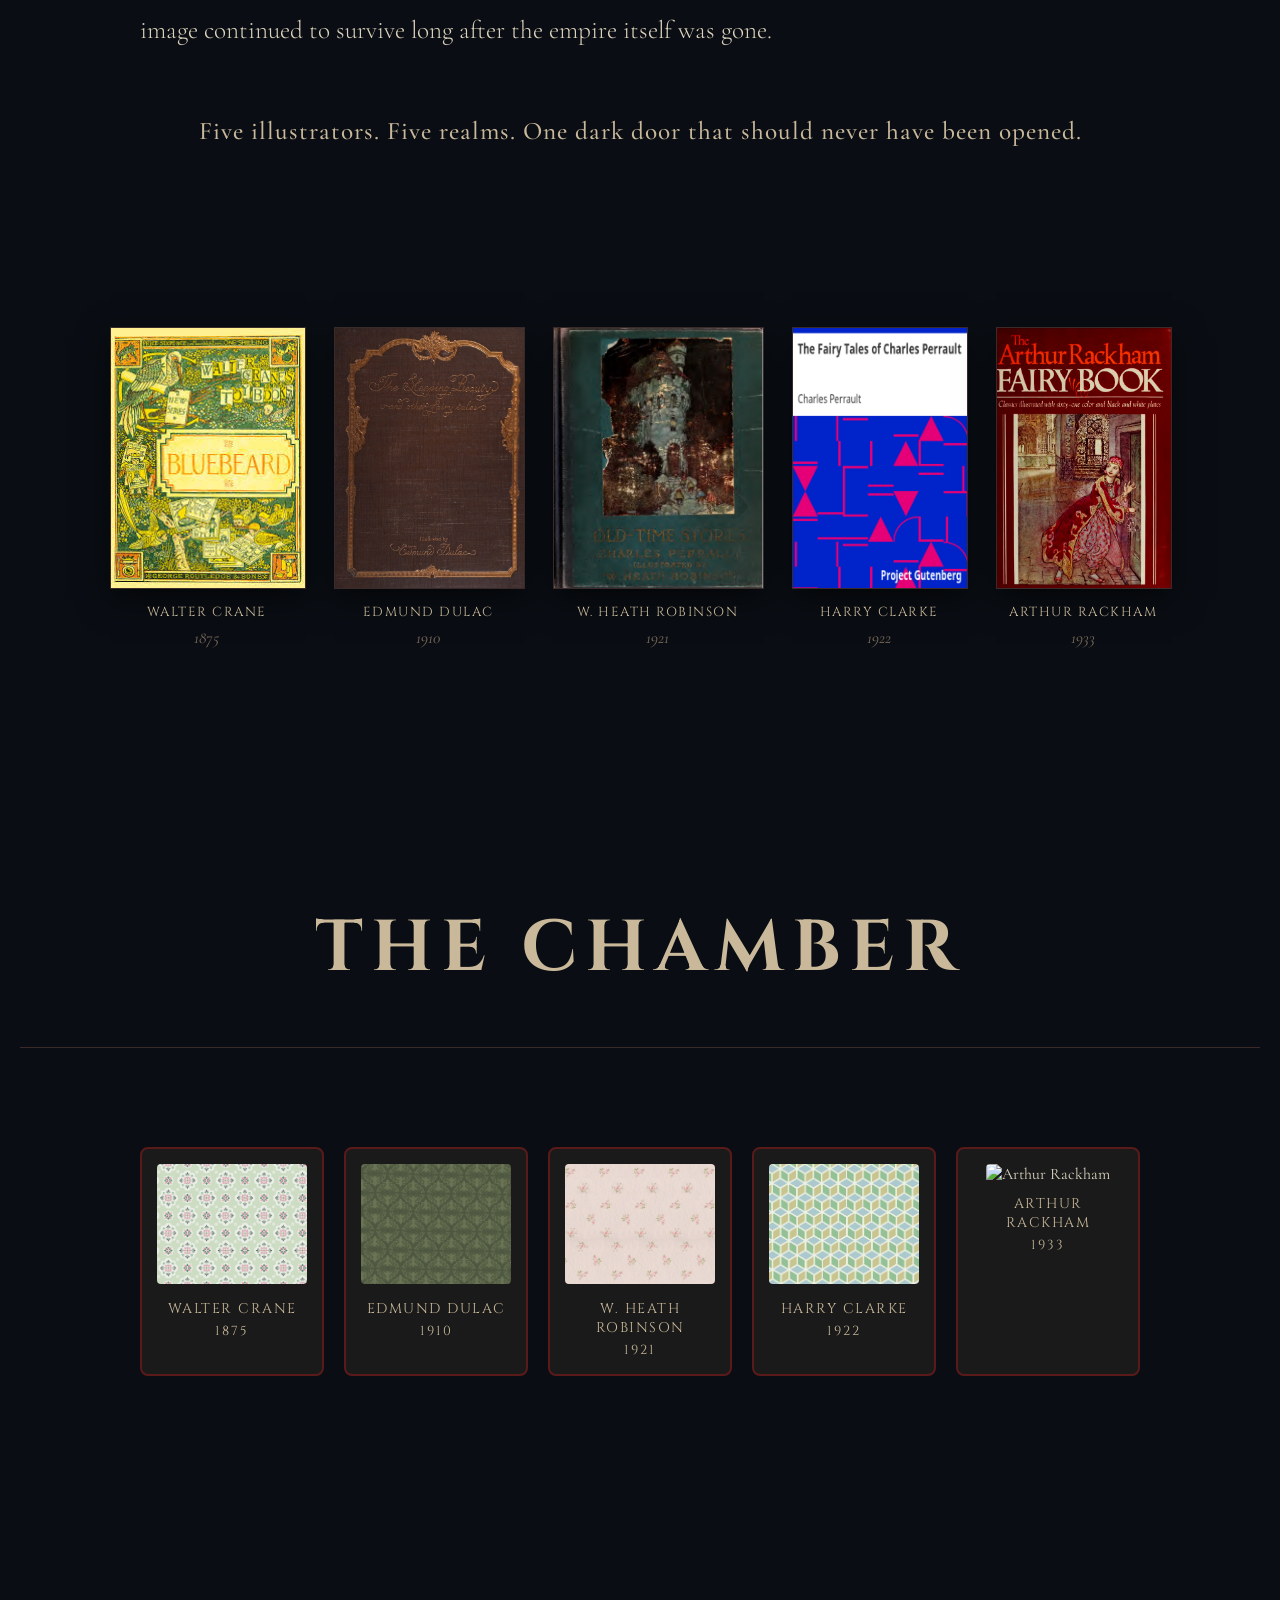
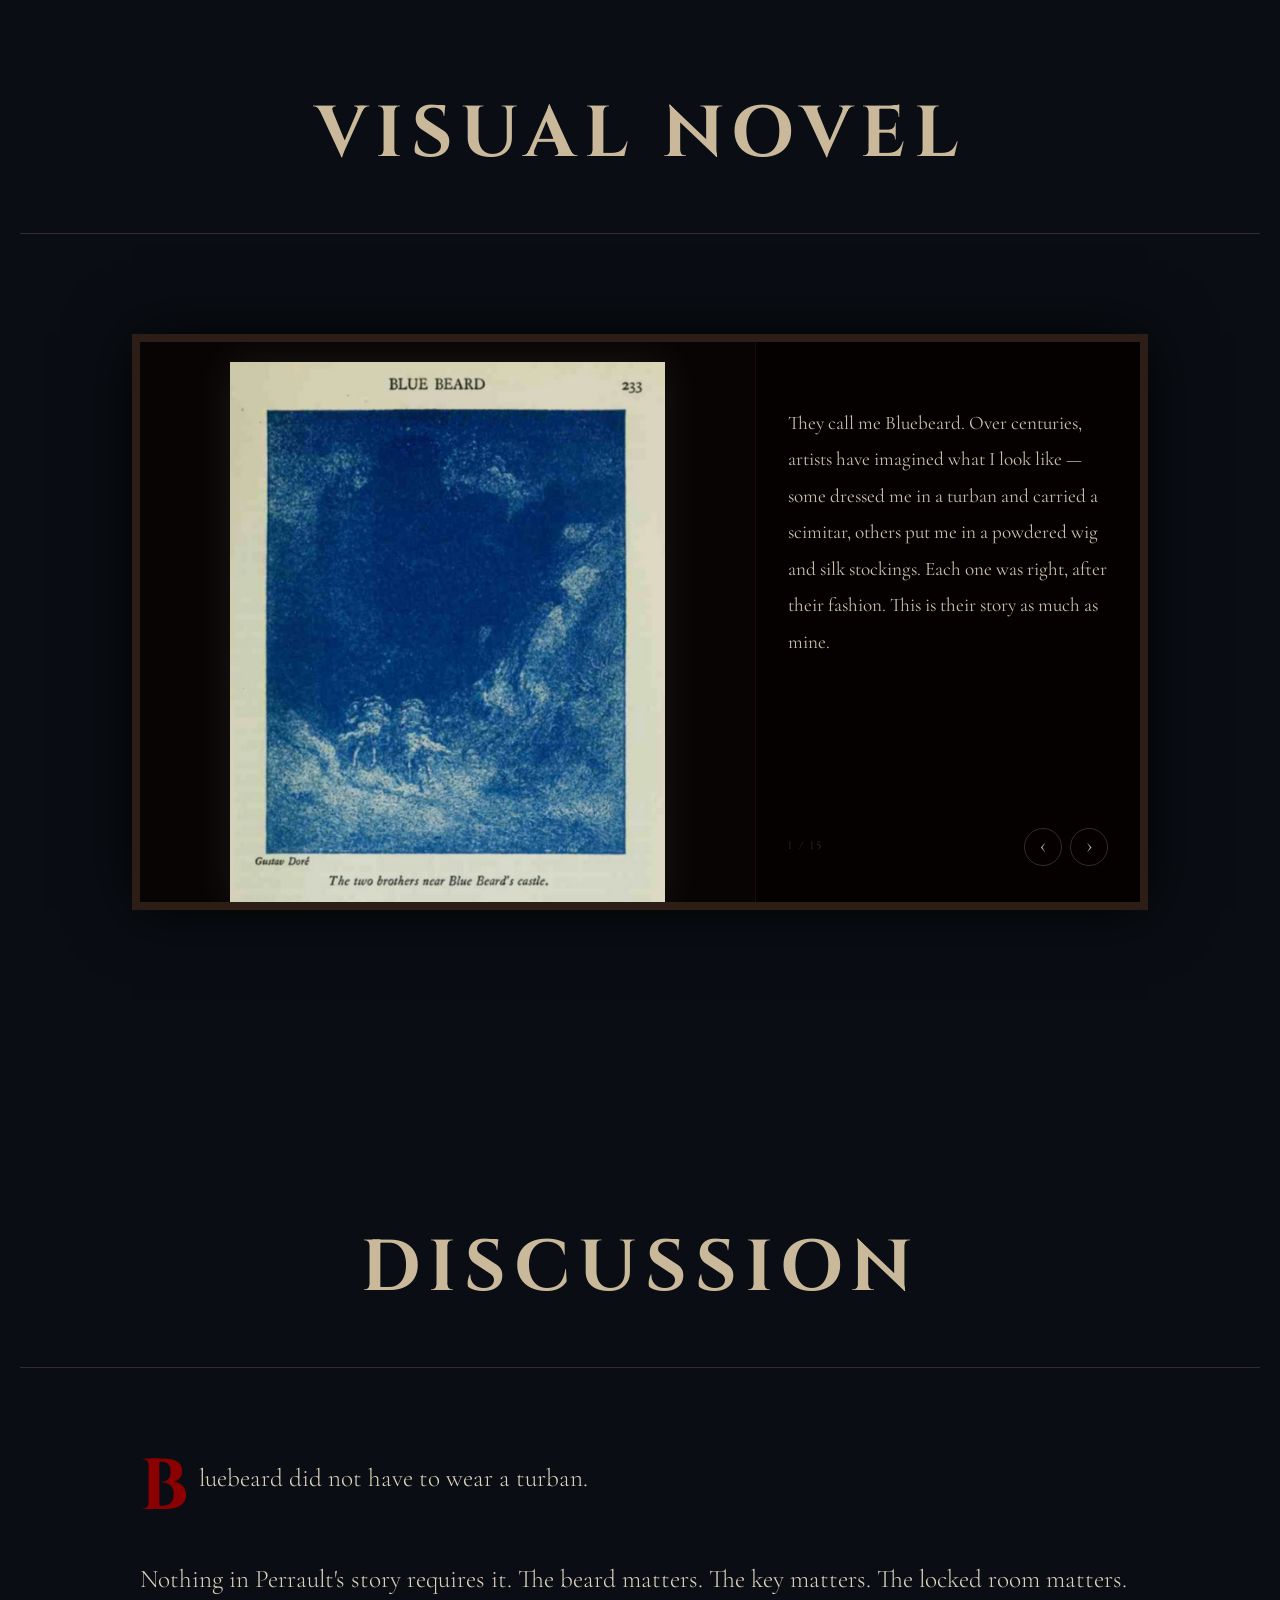
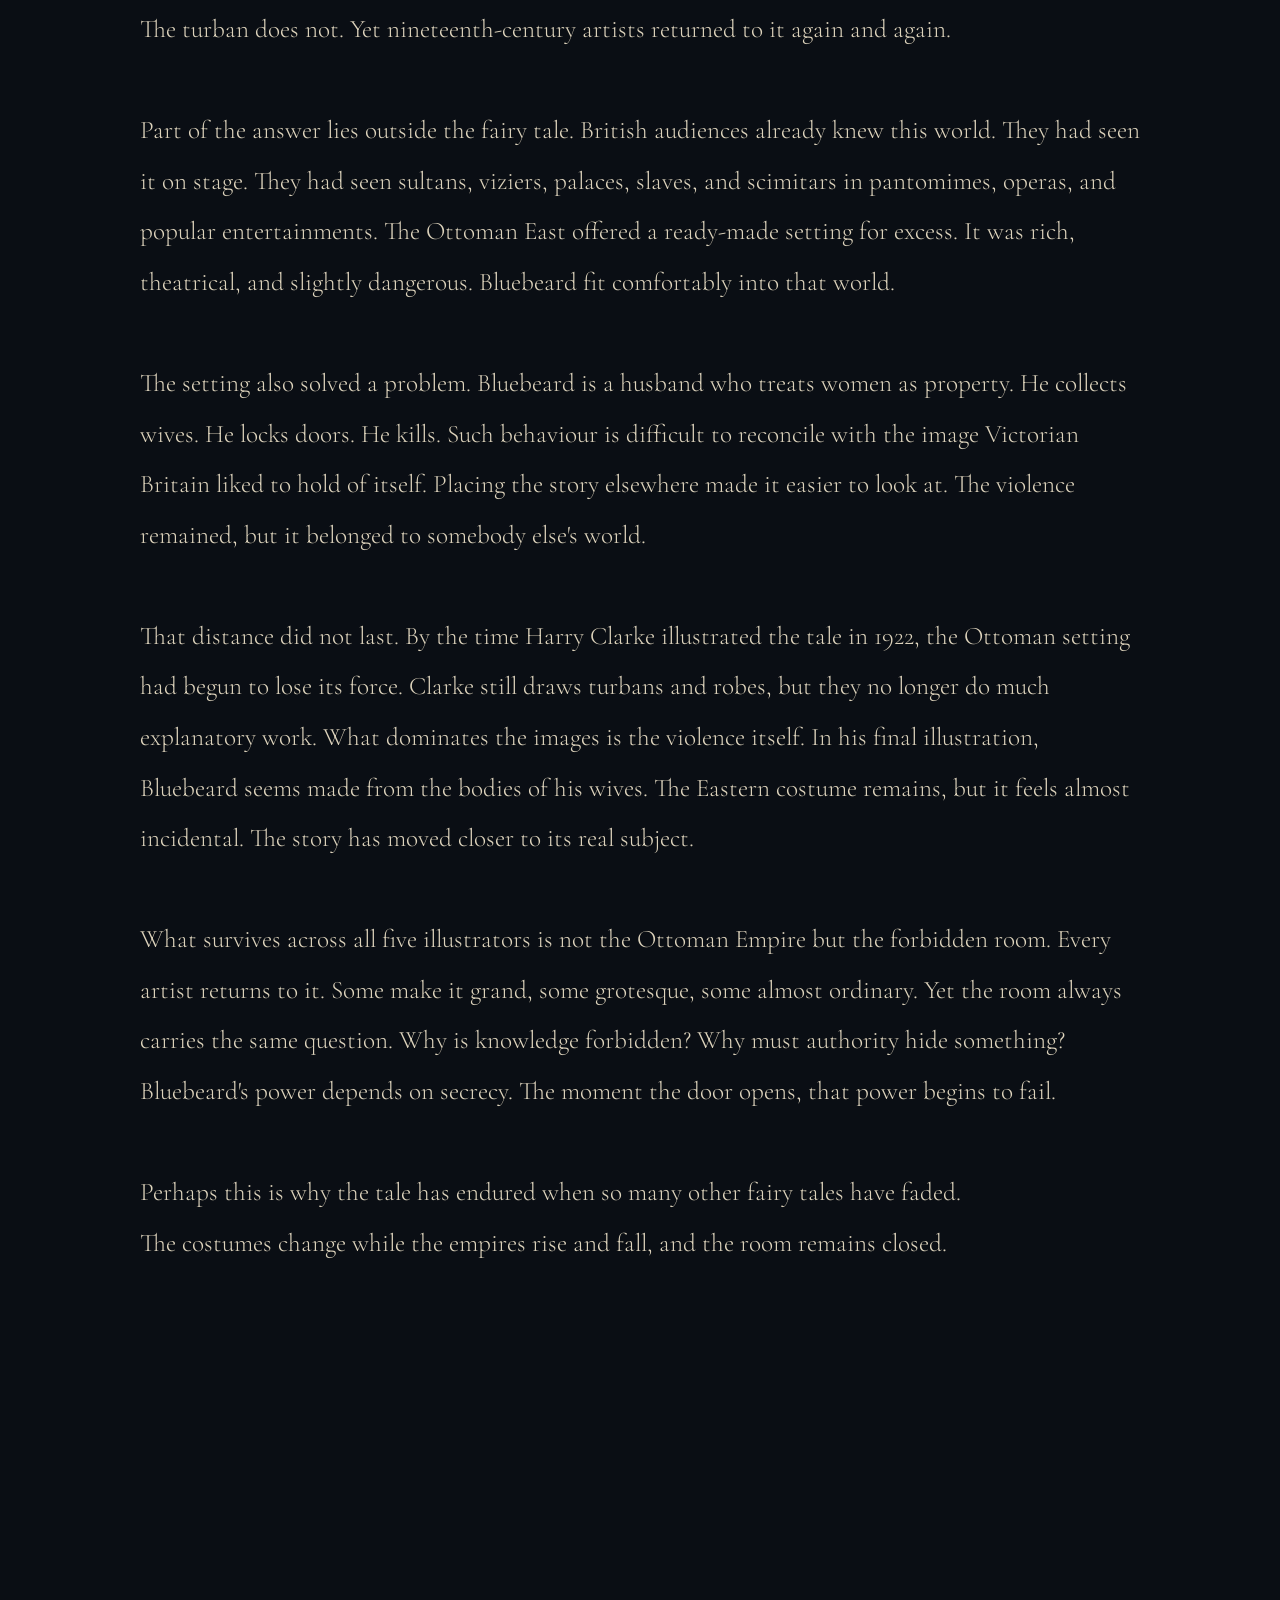
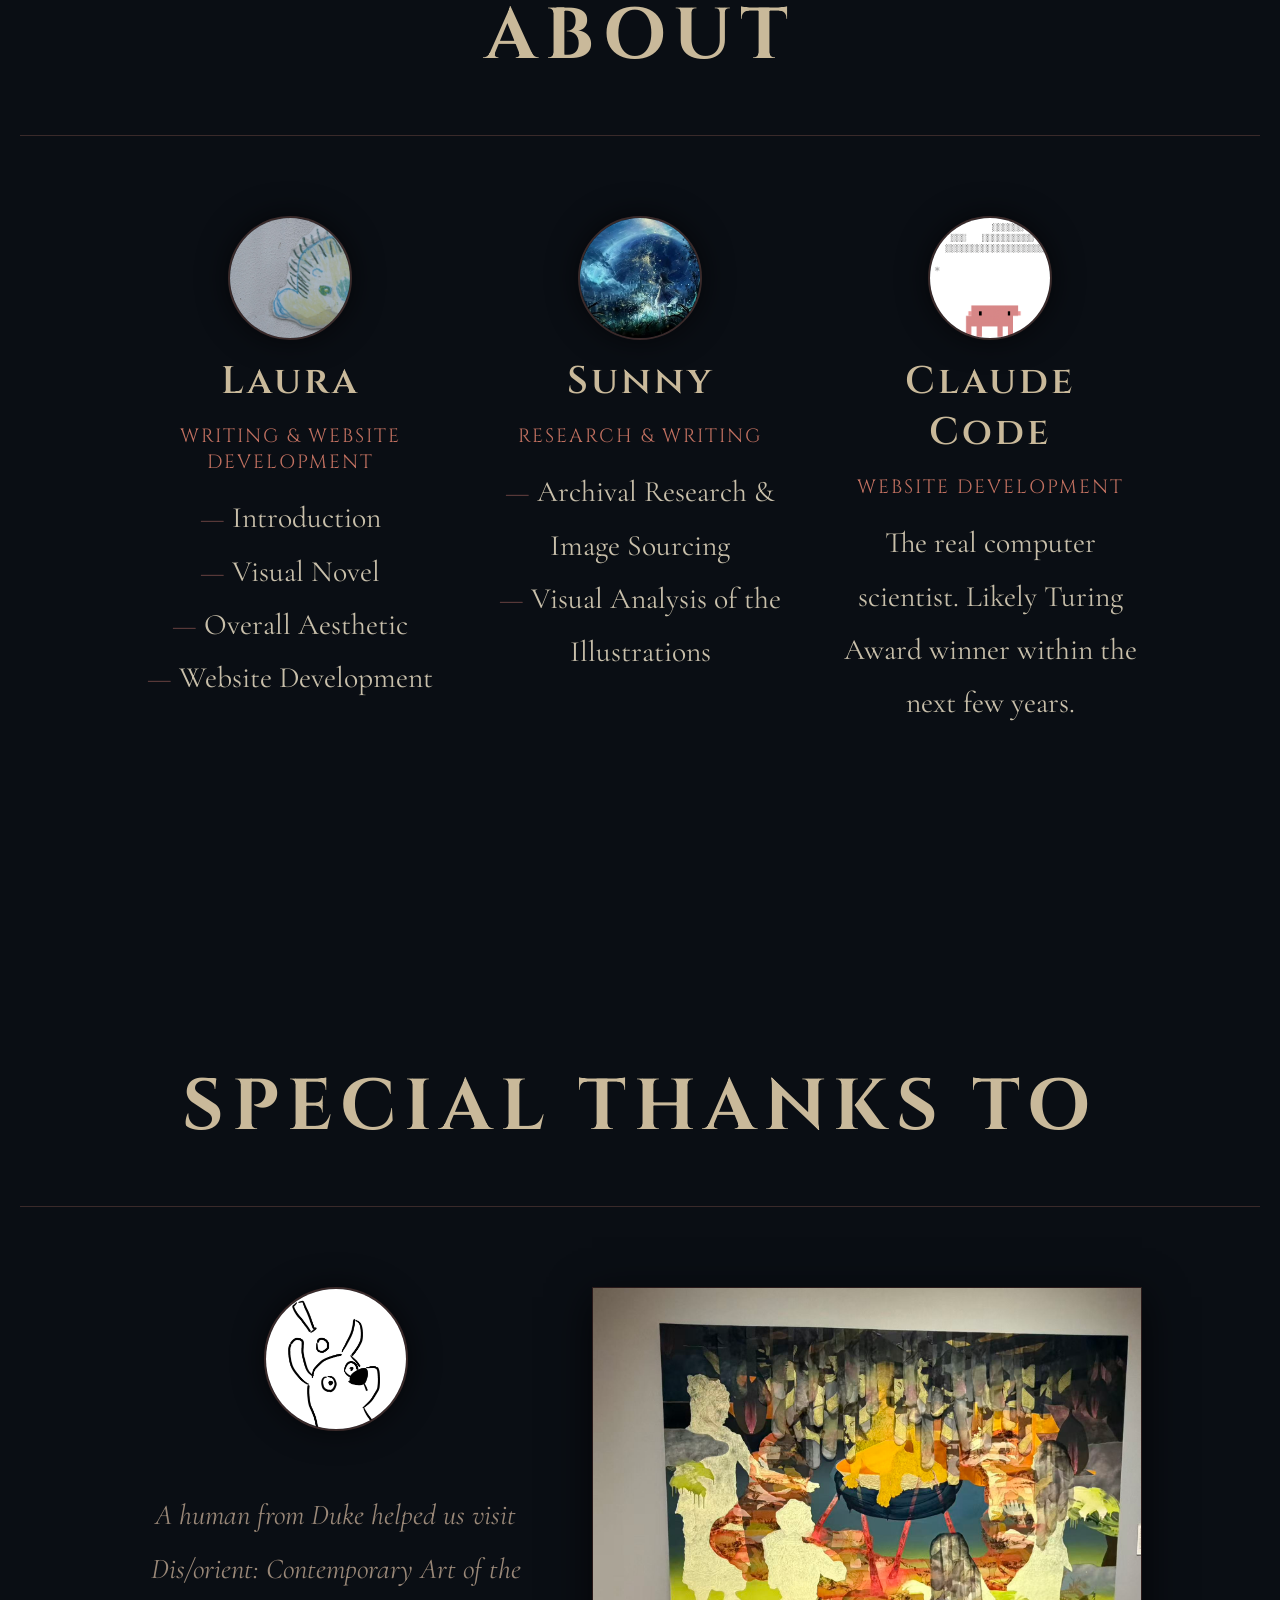
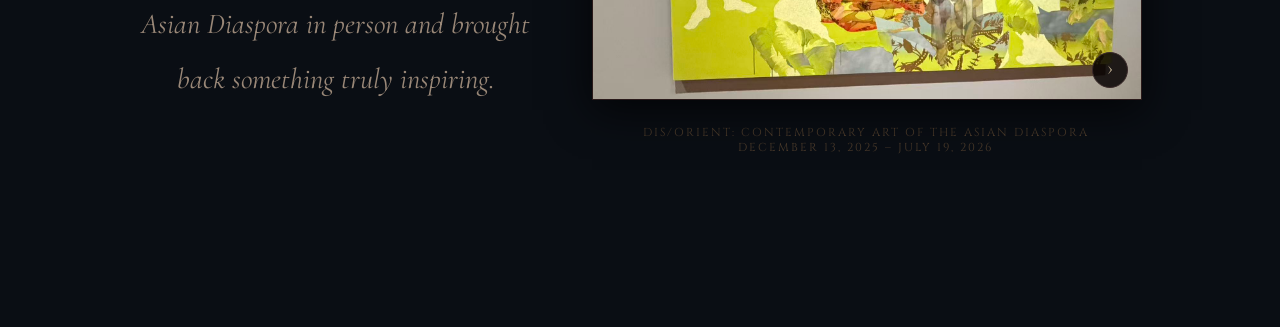
==== commit ef148ac0: "Add line break in discussion closing" ====
--- a/index.html
+++ b/index.html
@@ -163,7 +163,7 @@
             <p>The setting also solved a problem. Bluebeard is a husband who treats women as property. He collects wives. He locks doors. He kills. Such behaviour is difficult to reconcile with the image Victorian Britain liked to hold of itself. Placing the story elsewhere made it easier to look at. The violence remained, but it belonged to somebody else's world.</p>
             <p>That distance did not last. By the time Harry Clarke illustrated the tale in 1922, the Ottoman setting had begun to lose its force. Clarke still draws turbans and robes, but they no longer do much explanatory work. What dominates the images is the violence itself. In his final illustration, Bluebeard seems made from the bodies of his wives. The Eastern costume remains, but it feels almost incidental. The story has moved closer to its real subject.</p>
             <p>What survives across all five illustrators is not the Ottoman Empire but the forbidden room. Every artist returns to it. Some make it grand, some grotesque, some almost ordinary. Yet the room always carries the same question. Why is knowledge forbidden? Why must authority hide something? Bluebeard's power depends on secrecy. The moment the door opens, that power begins to fail.</p>
-            <p>Perhaps this is why the tale has endured when so many other fairy tales have faded. The costumes change while the empires rise and fall, and the room remains closed.</p>
+            <p>Perhaps this is why the tale has endured when so many other fairy tales have faded.<br>The costumes change while the empires rise and fall, and the room remains closed.</p>
         </div>
     </section>
 
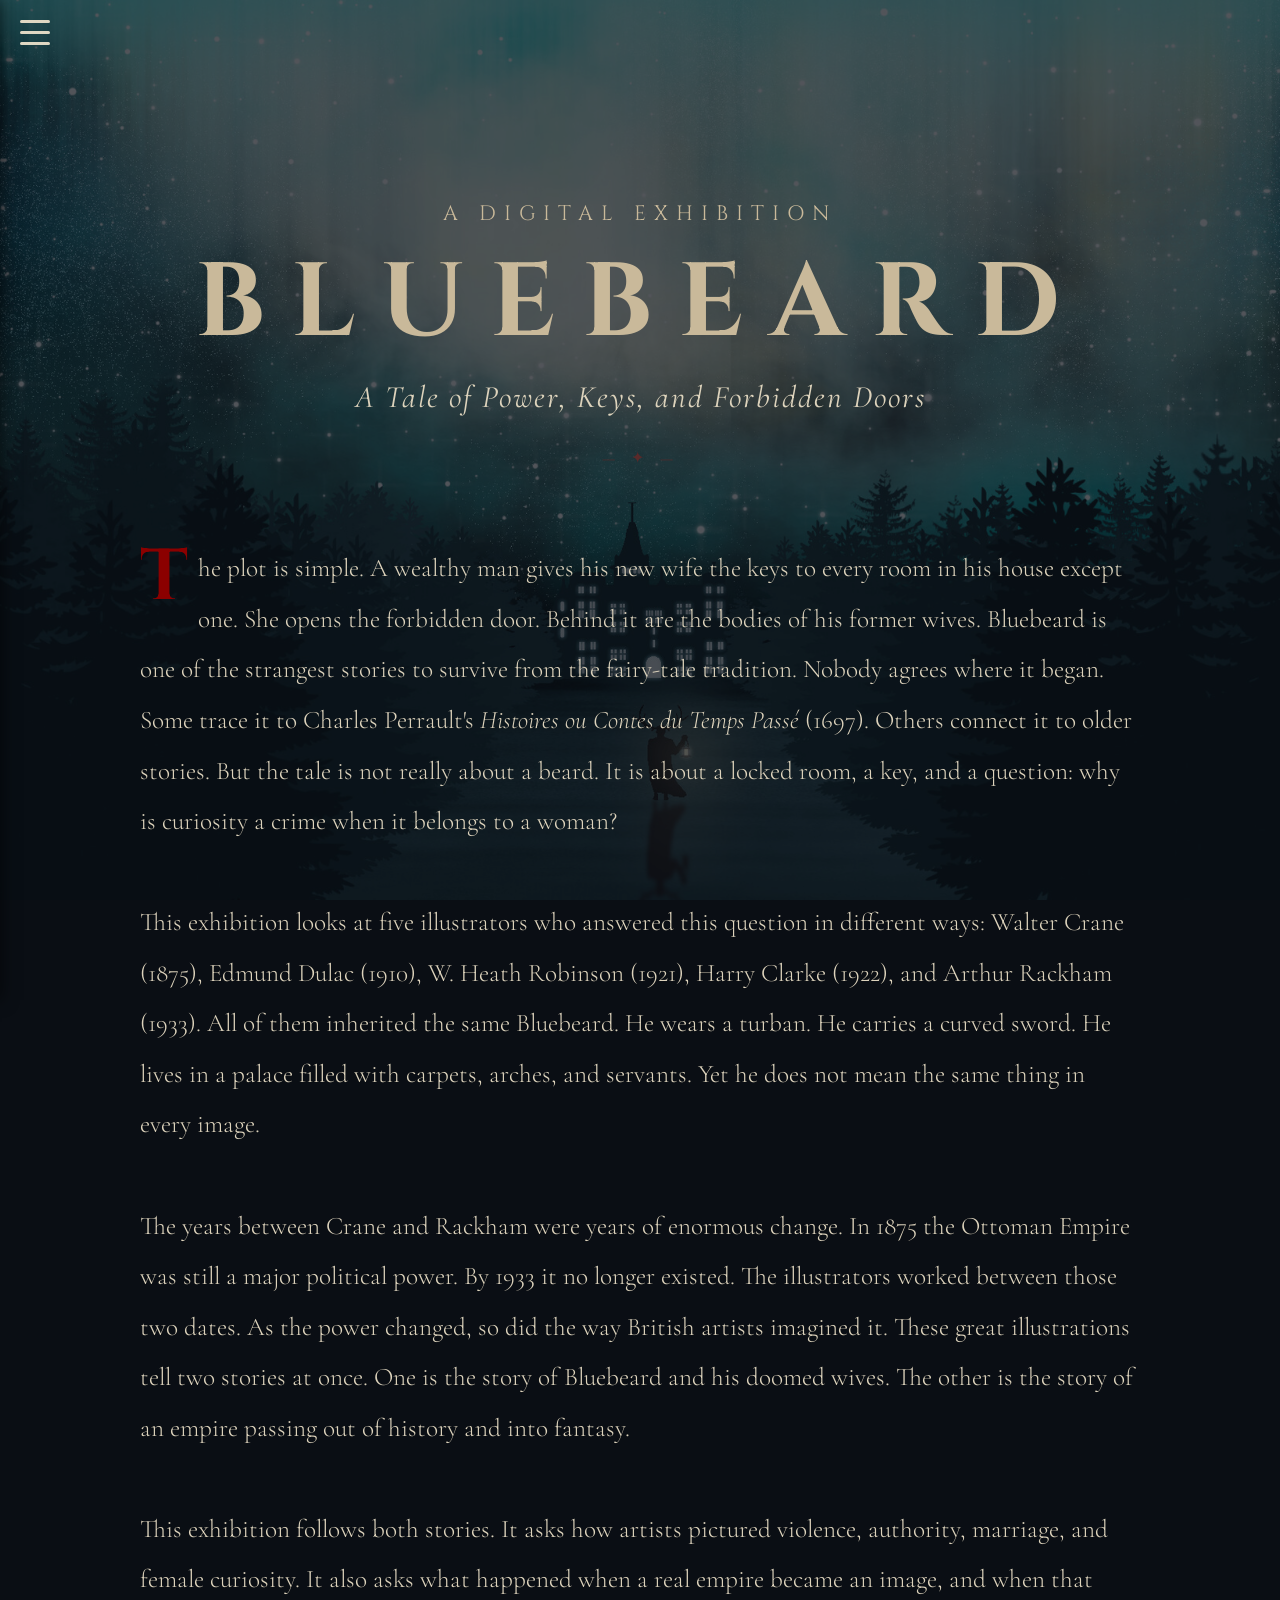
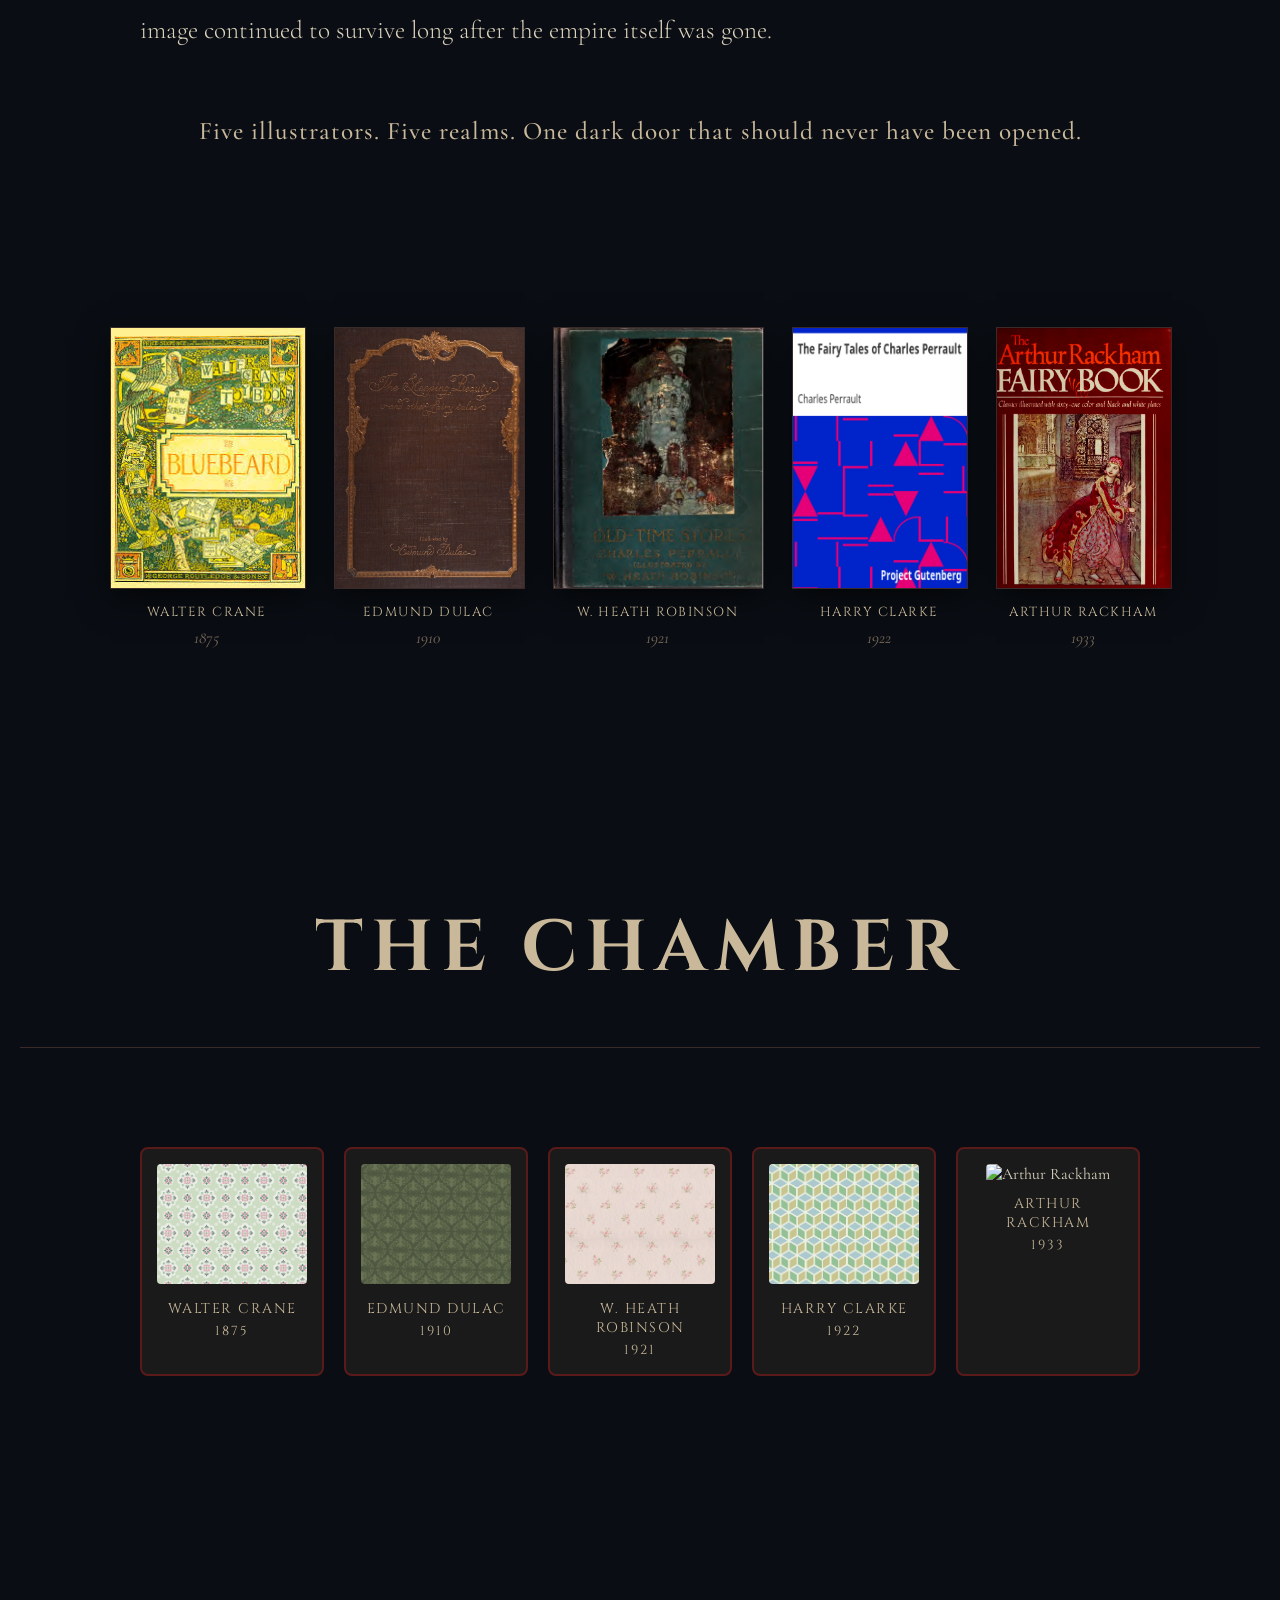
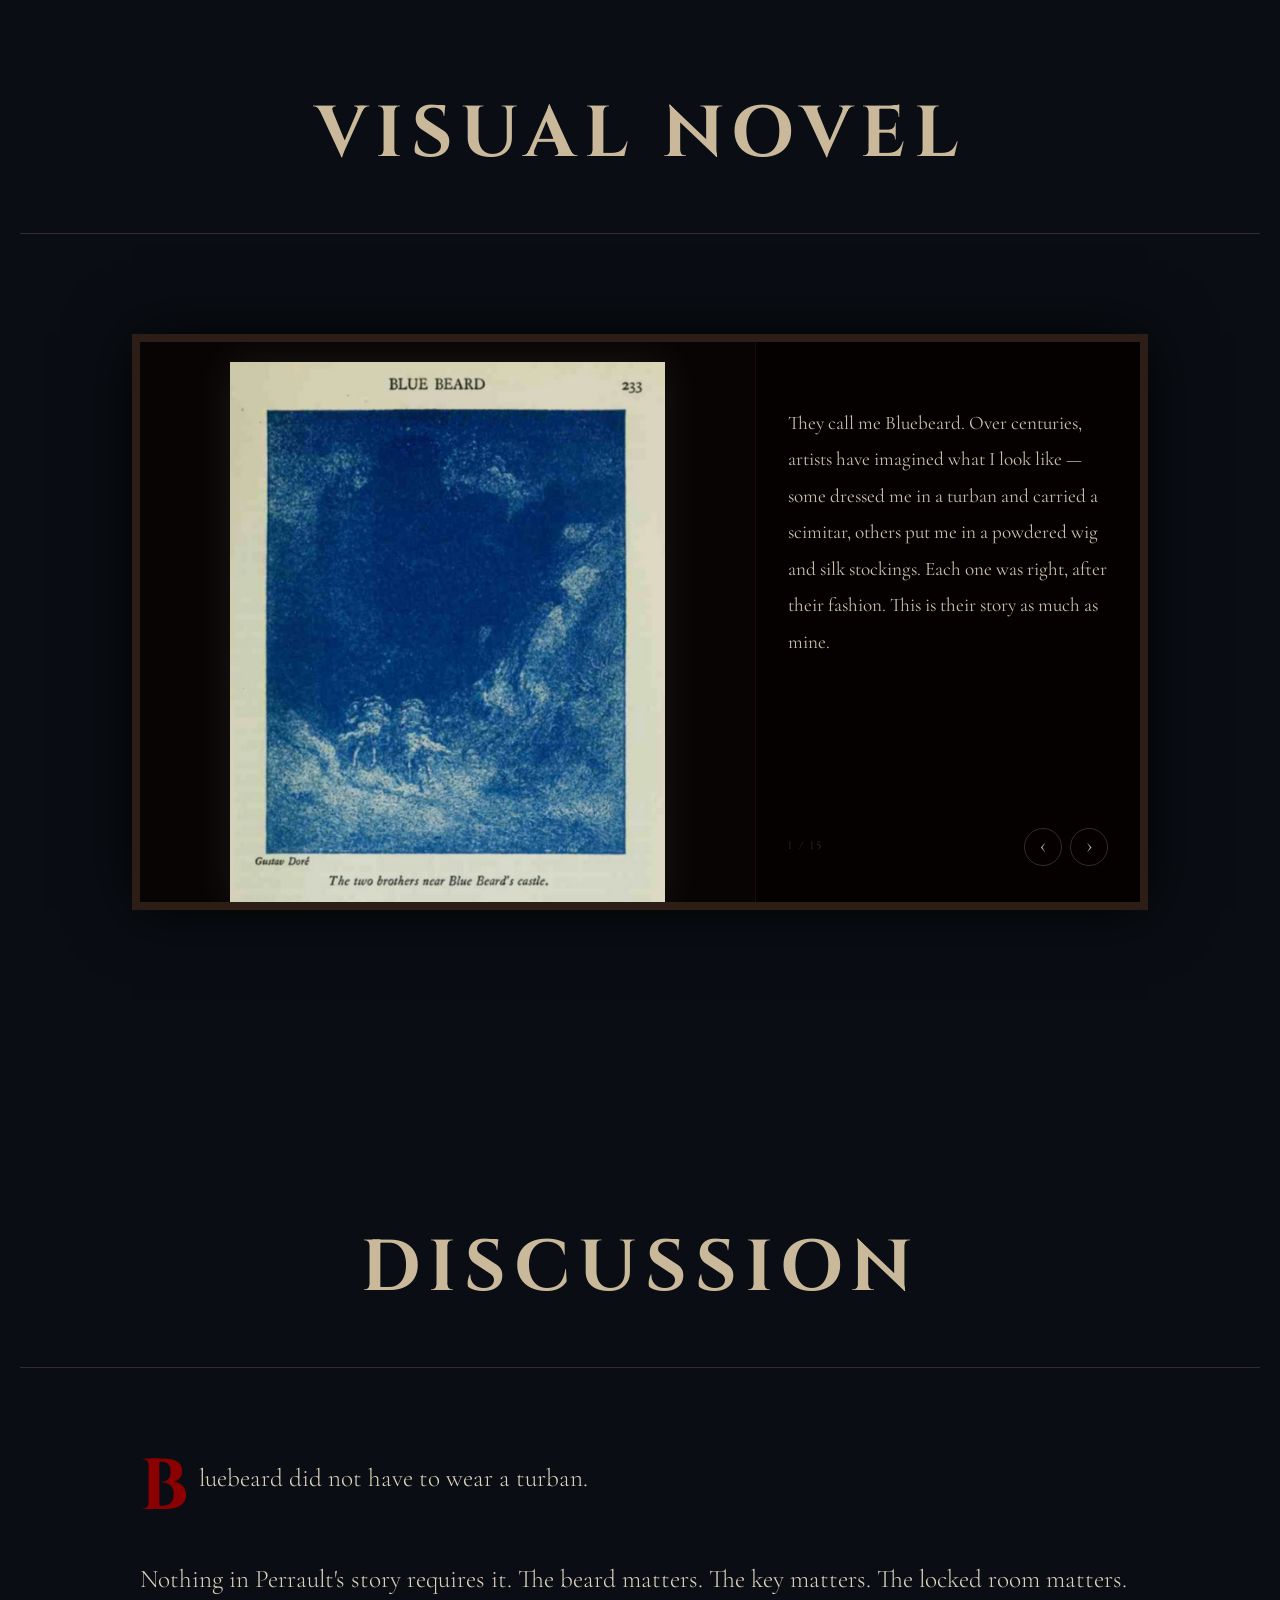
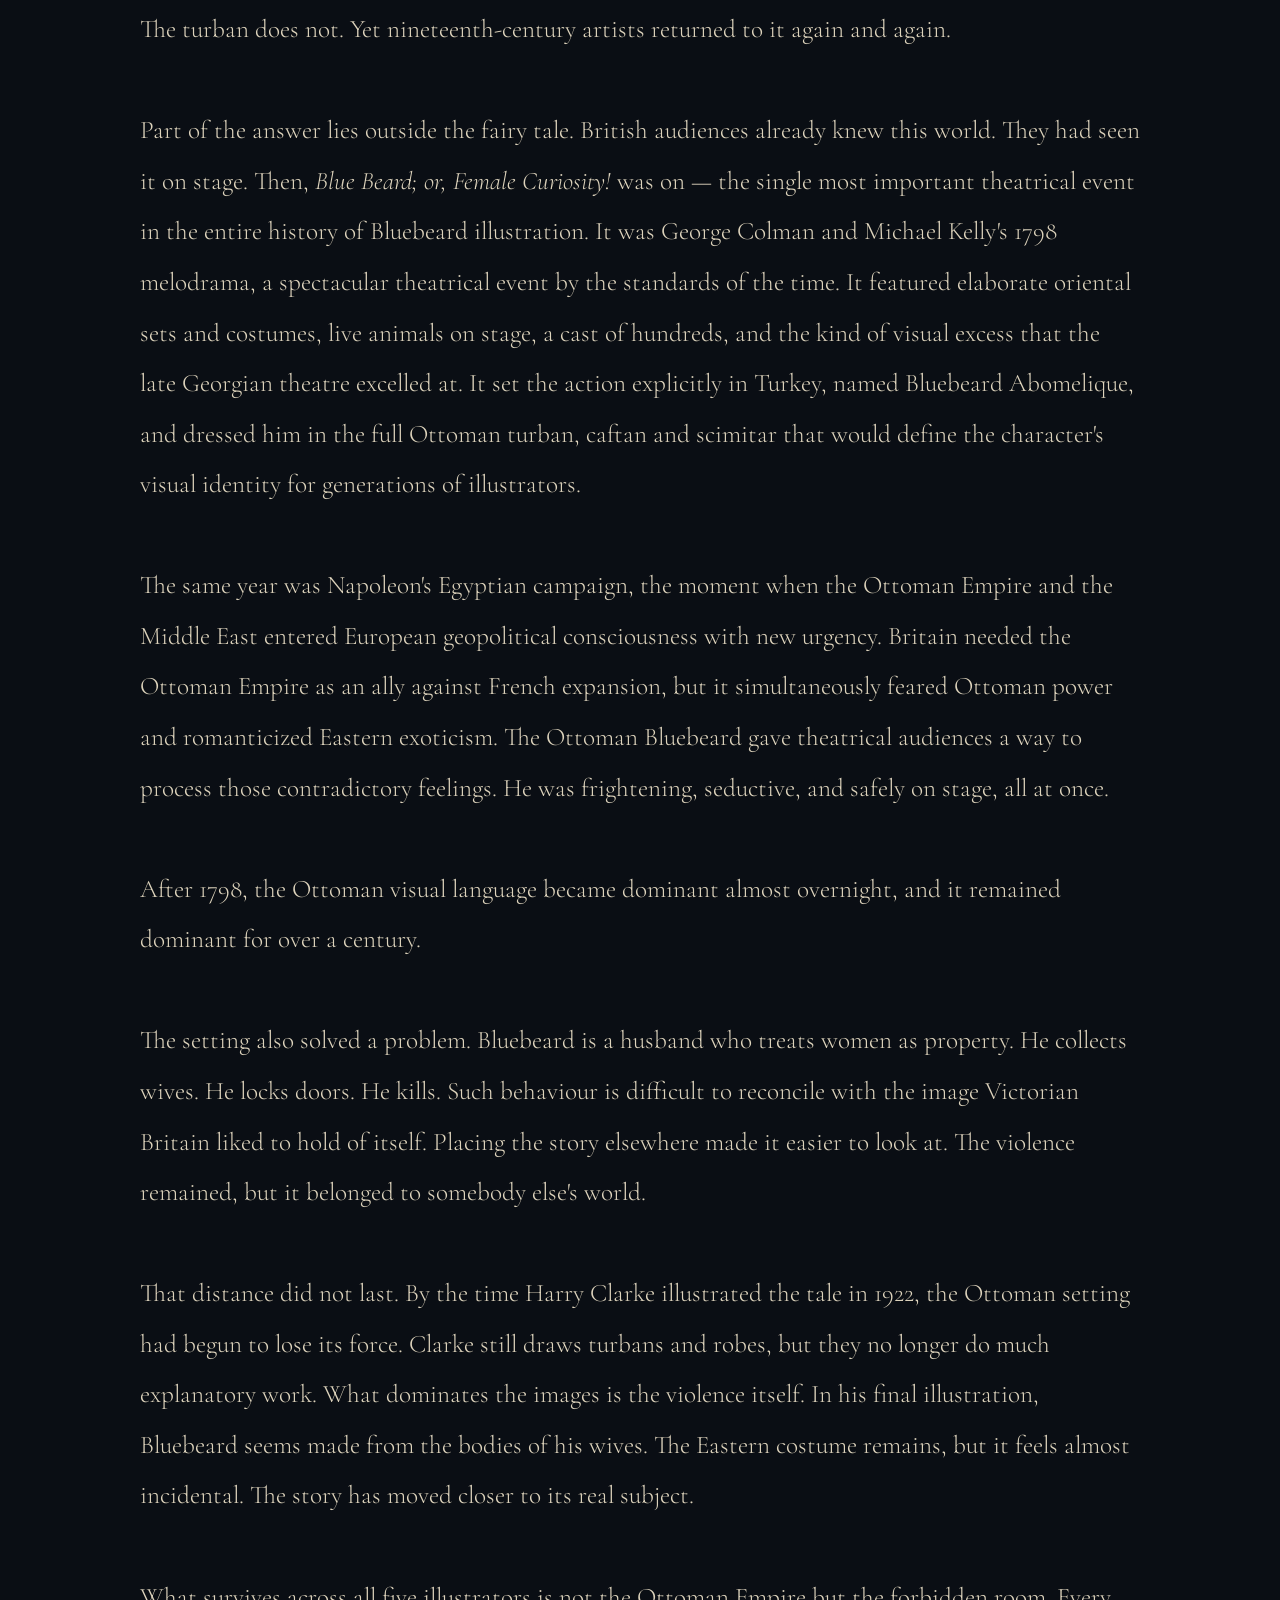
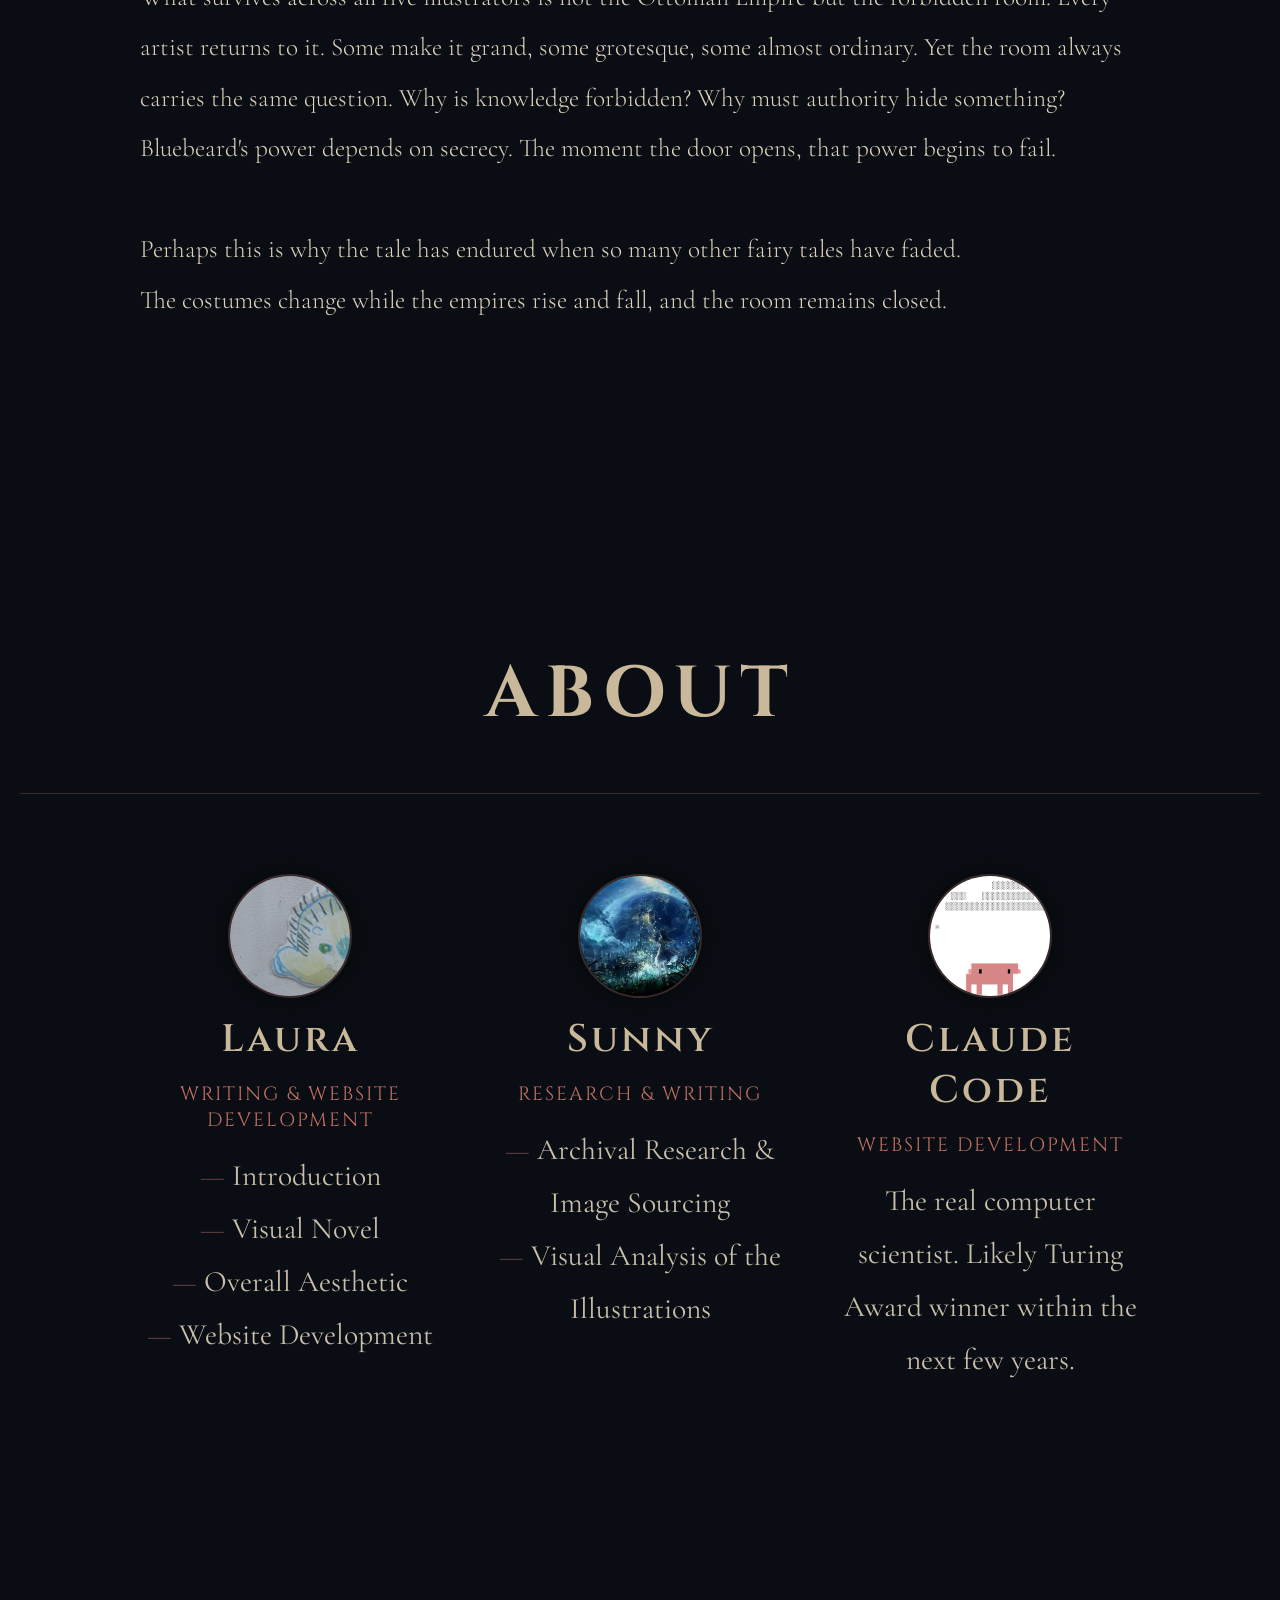
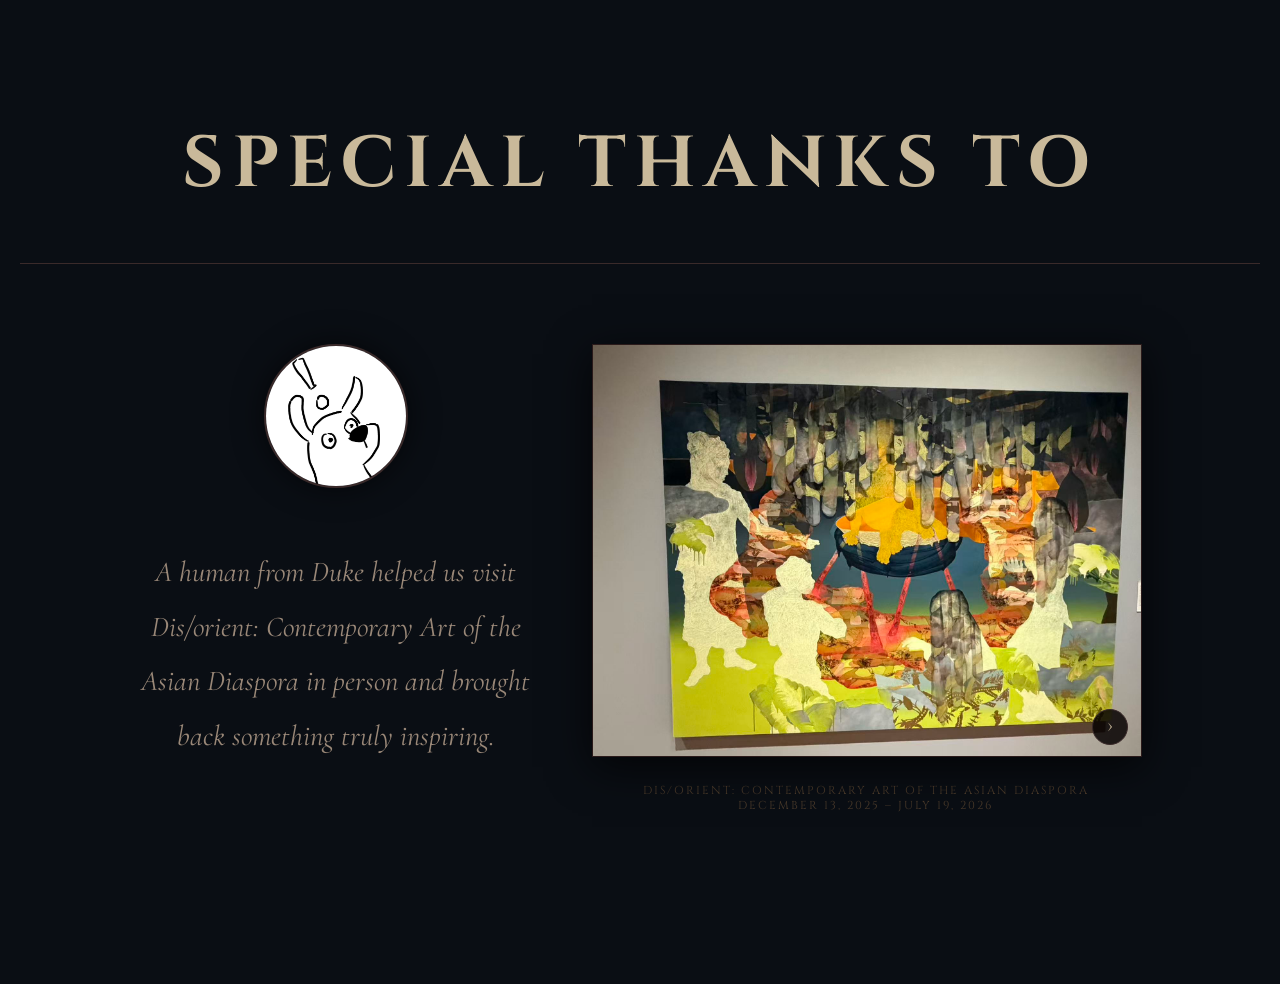
==== commit 6489955c: "Insert 1798 melodrama context in Discussion" ====
--- a/index.html
+++ b/index.html
@@ -159,7 +159,9 @@
         <div class="intro-content">
             <p>Bluebeard did not have to wear a turban.</p>
             <p>Nothing in Perrault's story requires it. The beard matters. The key matters. The locked room matters. The turban does not. Yet nineteenth-century artists returned to it again and again.</p>
-            <p>Part of the answer lies outside the fairy tale. British audiences already knew this world. They had seen it on stage. They had seen sultans, viziers, palaces, slaves, and scimitars in pantomimes, operas, and popular entertainments. The Ottoman East offered a ready-made setting for excess. It was rich, theatrical, and slightly dangerous. Bluebeard fit comfortably into that world.</p>
+            <p>Part of the answer lies outside the fairy tale. British audiences already knew this world. They had seen it on stage. Then, <em>Blue Beard; or, Female Curiosity!</em> was on — the single most important theatrical event in the entire history of Bluebeard illustration. It was George Colman and Michael Kelly's 1798 melodrama, a spectacular theatrical event by the standards of the time. It featured elaborate oriental sets and costumes, live animals on stage, a cast of hundreds, and the kind of visual excess that the late Georgian theatre excelled at. It set the action explicitly in Turkey, named Bluebeard Abomelique, and dressed him in the full Ottoman turban, caftan and scimitar that would define the character's visual identity for generations of illustrators.</p>
+            <p>The same year was Napoleon's Egyptian campaign, the moment when the Ottoman Empire and the Middle East entered European geopolitical consciousness with new urgency. Britain needed the Ottoman Empire as an ally against French expansion, but it simultaneously feared Ottoman power and romanticized Eastern exoticism. The Ottoman Bluebeard gave theatrical audiences a way to process those contradictory feelings. He was frightening, seductive, and safely on stage, all at once.</p>
+            <p>After 1798, the Ottoman visual language became dominant almost overnight, and it remained dominant for over a century.</p>
             <p>The setting also solved a problem. Bluebeard is a husband who treats women as property. He collects wives. He locks doors. He kills. Such behaviour is difficult to reconcile with the image Victorian Britain liked to hold of itself. Placing the story elsewhere made it easier to look at. The violence remained, but it belonged to somebody else's world.</p>
             <p>That distance did not last. By the time Harry Clarke illustrated the tale in 1922, the Ottoman setting had begun to lose its force. Clarke still draws turbans and robes, but they no longer do much explanatory work. What dominates the images is the violence itself. In his final illustration, Bluebeard seems made from the bodies of his wives. The Eastern costume remains, but it feels almost incidental. The story has moved closer to its real subject.</p>
             <p>What survives across all five illustrators is not the Ottoman Empire but the forbidden room. Every artist returns to it. Some make it grand, some grotesque, some almost ordinary. Yet the room always carries the same question. Why is knowledge forbidden? Why must authority hide something? Bluebeard's power depends on secrecy. The moment the door opens, that power begins to fail.</p>
